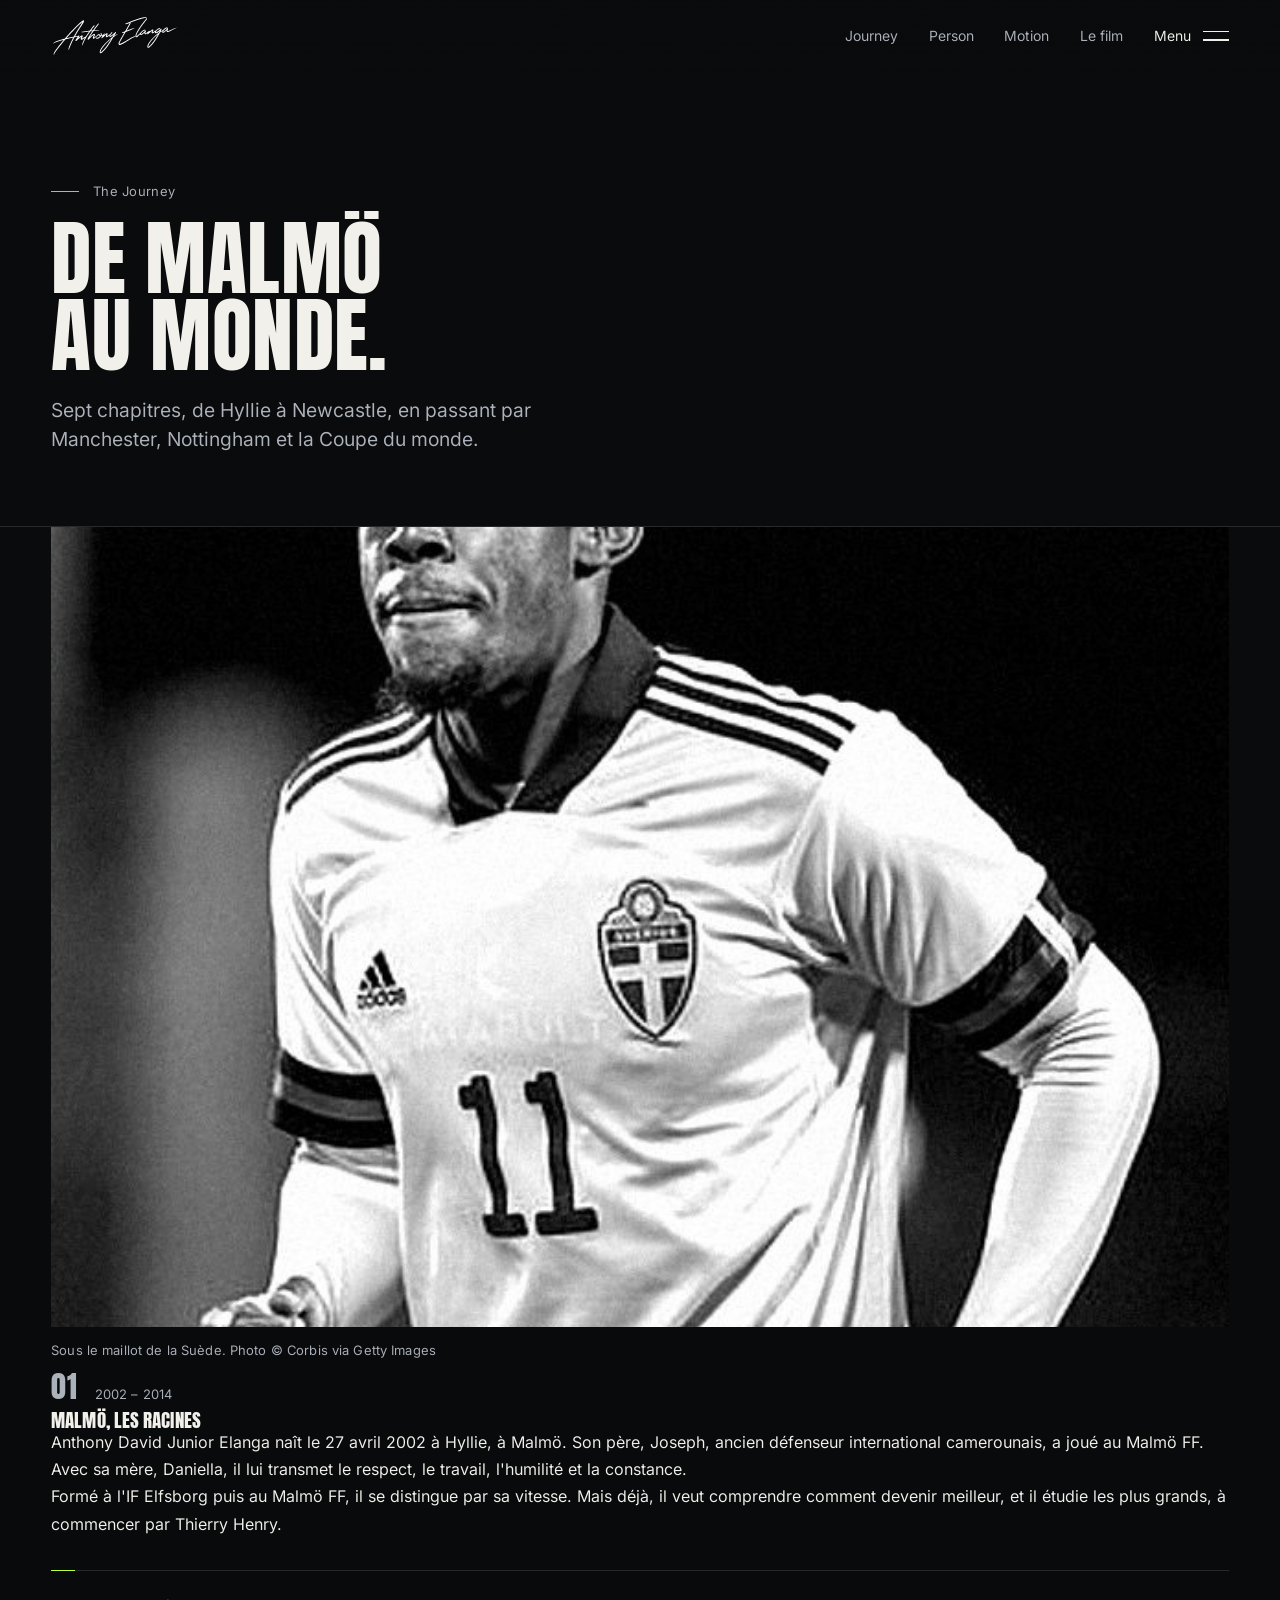
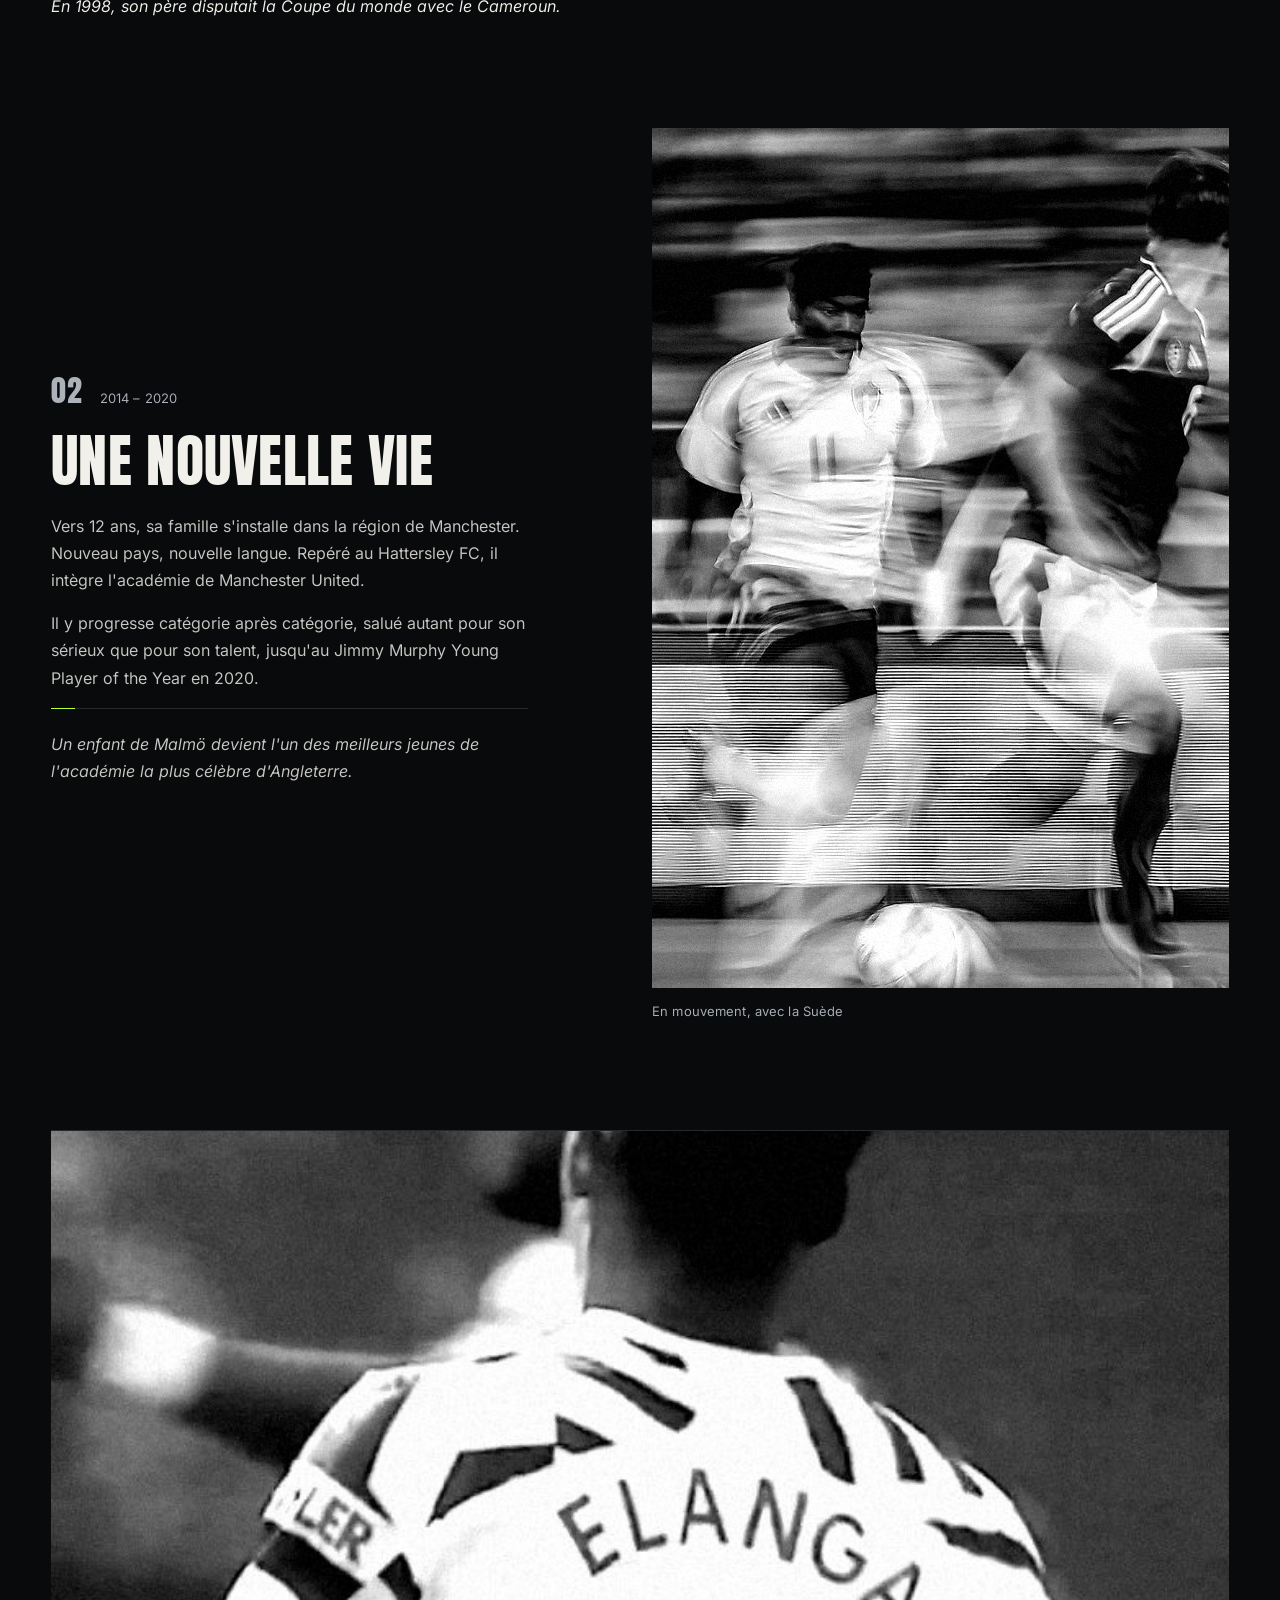
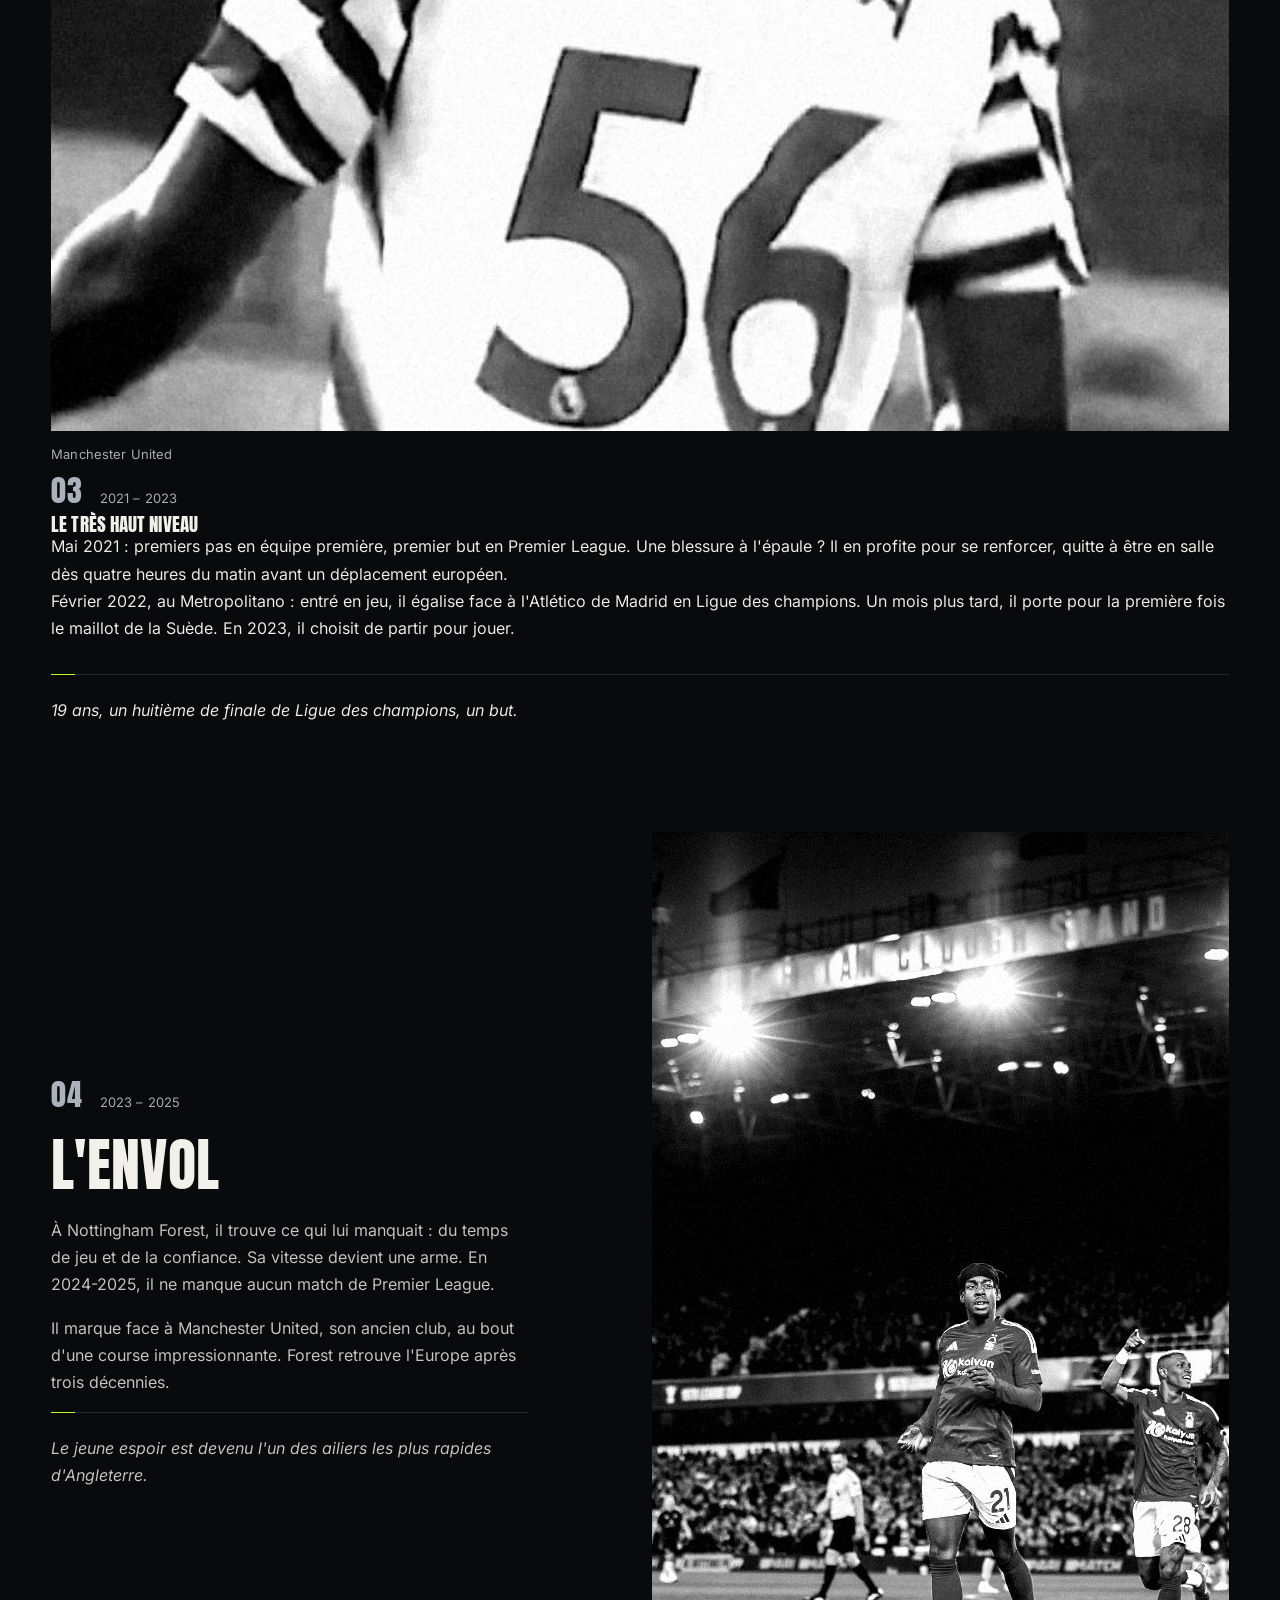
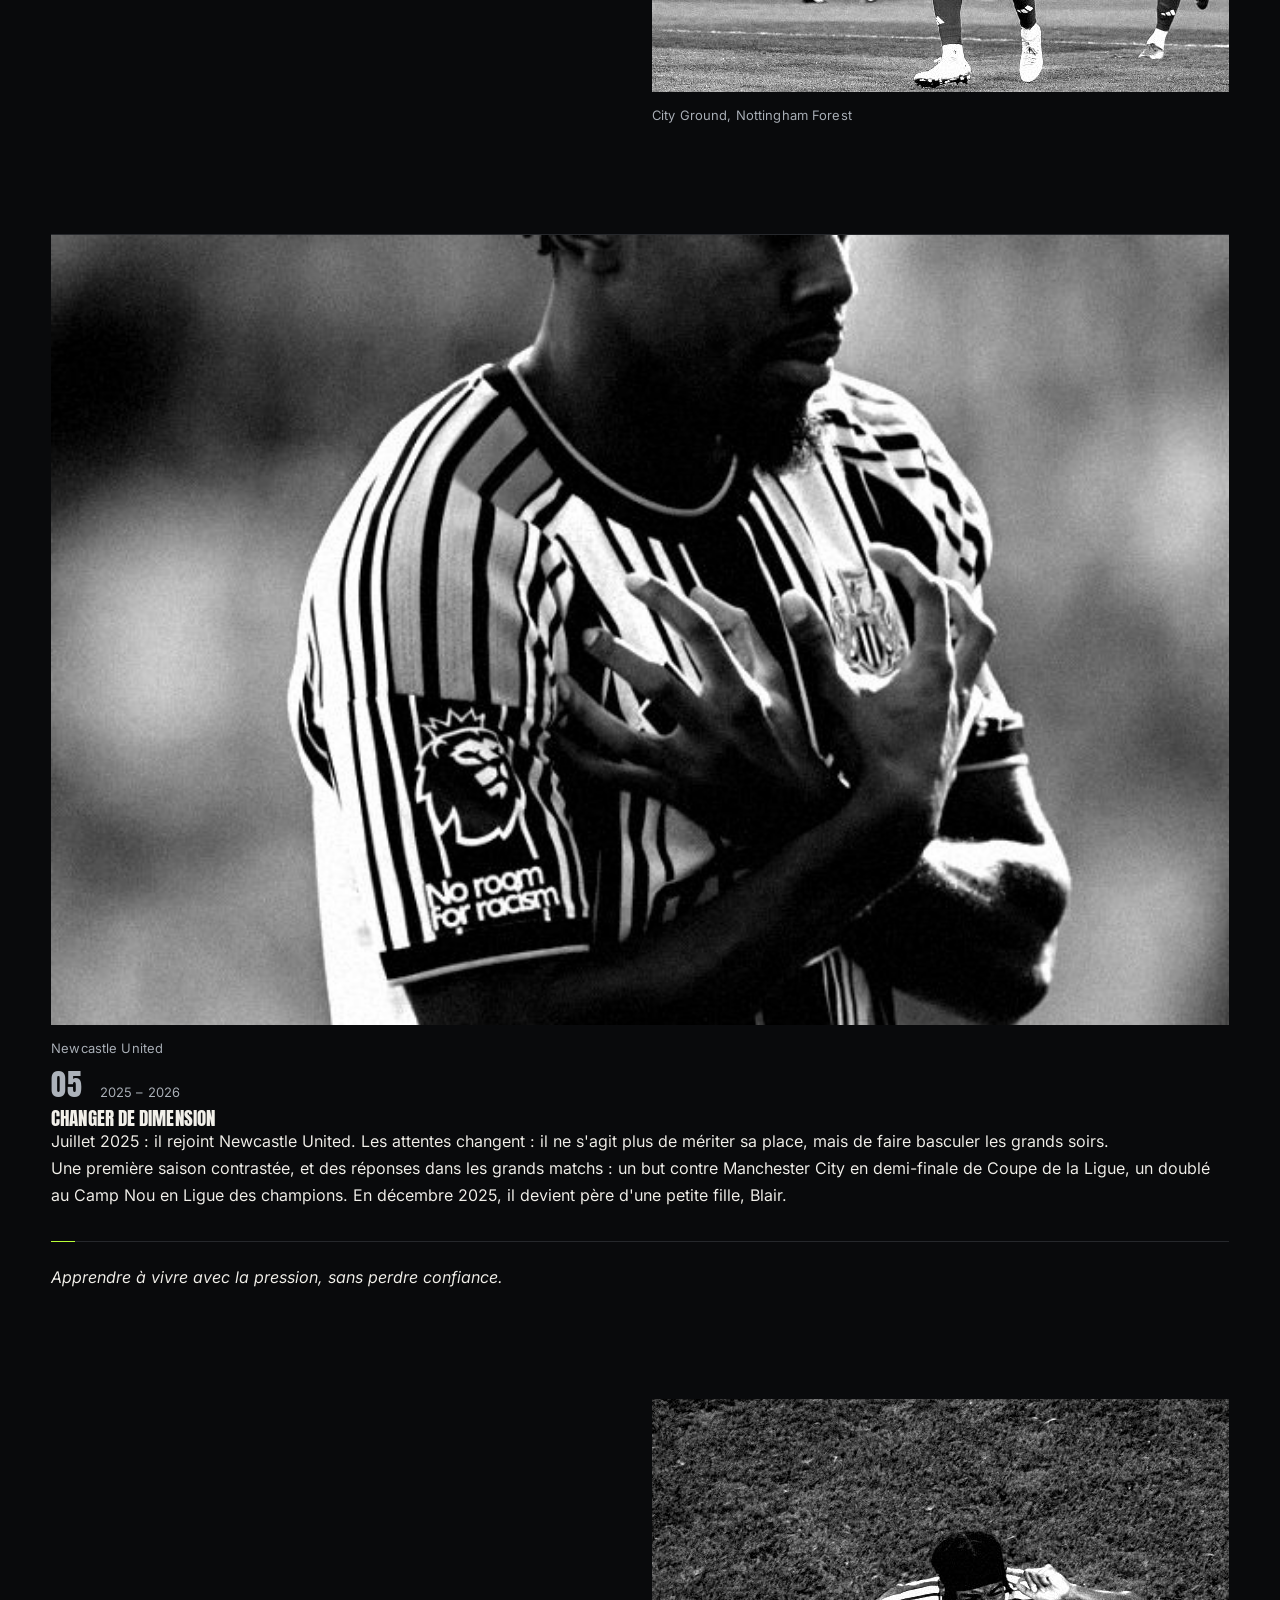
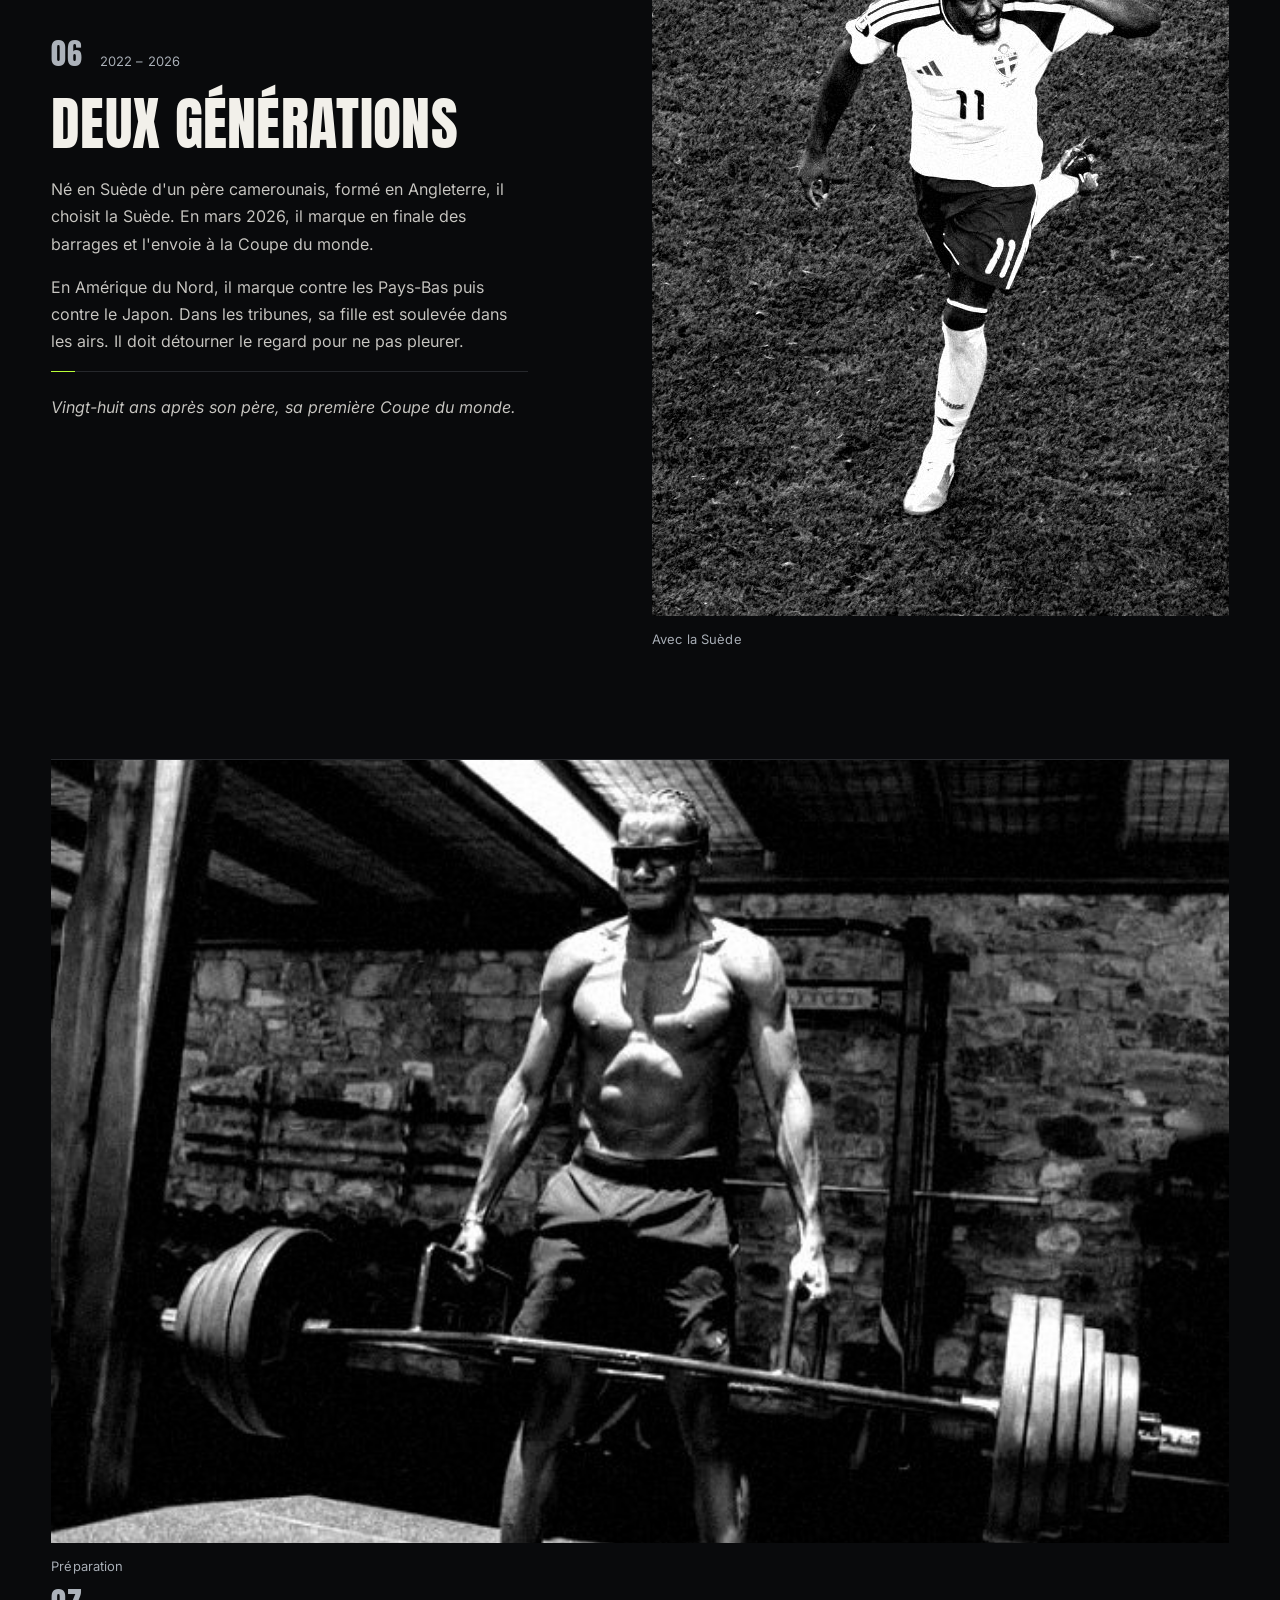
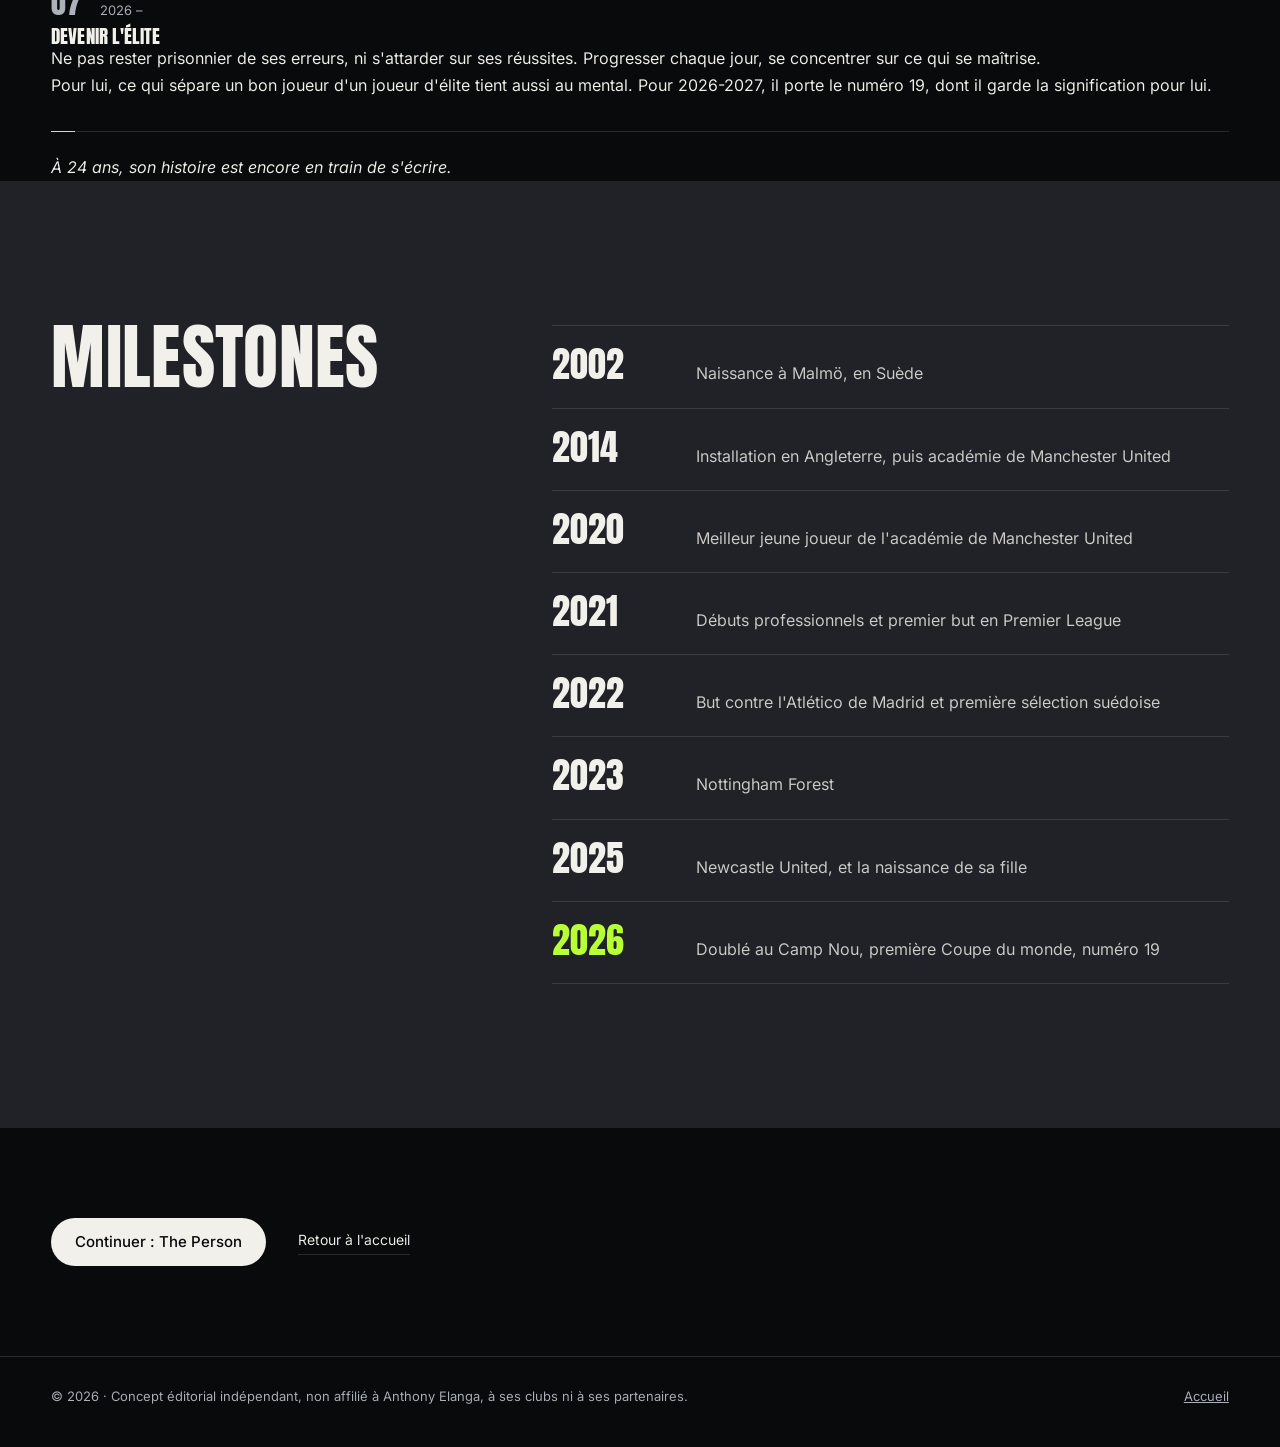
==== journey.html @ 8689186d "M2 : récit de la page d'accueil - 02 Statement : bascule vers fond Bone, « Speed is a gift. Progress" ====
<!DOCTYPE html>
<html lang="fr">
<head>
<meta charset="utf-8">
<meta name="viewport" content="width=device-width, initial-scale=1">
<title>The Journey — Anthony Elanga (concept éditorial)</title>
<meta name="description" content="Le parcours d'Anthony Elanga en sept chapitres, de Malmö à la Coupe du monde 2026. Concept éditorial indépendant.">
<meta name="theme-color" content="#090A0C">
<link rel="preload" href="fonts/anton-latin.woff2" as="font" type="font/woff2" crossorigin>
<link rel="preload" href="fonts/inter-latin.woff2" as="font" type="font/woff2" crossorigin>
<link rel="stylesheet" href="css/tokens.css">
<link rel="stylesheet" href="css/base.css">
<link rel="stylesheet" href="css/experience.css">
<link rel="stylesheet" href="css/home.css">
<link rel="stylesheet" href="css/legacy.css">
<script>
  (function () {
    var d = document.documentElement; d.classList.add('js');
    
  })();
</script>
</head>
<body class="page-journey is-ready">
<a class="skip-link" href="#main">Aller au contenu</a>

<!-- ===== Header ===== -->
<header class="site-header">
  <a class="brand" href="index.html" aria-label="Anthony Elanga, accueil">
    <img src="assets/signature-blanc.svg" width="1978" height="660" alt="">
  </a>
  <div class="header-actions">
    <nav class="header-nav" aria-label="Navigation principale">
      <a href="journey.html" aria-current="page">Journey</a>
      <a href="index.html#person">Person</a>
      <a href="index.html#motion">Motion</a>
    </nav>
    <button class="header-film" type="button" data-open-film>Le film</button>
    <button class="menu-btn" id="menu-btn" type="button" aria-expanded="false" aria-controls="menu">
      <span class="label">Menu</span><span class="bars" aria-hidden="true"></span>
    </button>
  </div>
  <div class="progress" aria-hidden="true"></div>
</header>

<!-- ===== Menu overlay ===== -->
<nav class="menu" id="menu" aria-label="Menu" inert>
  <div class="wrap">
    <ul>
      <li><a href="index.html">Experience</a></li>
      <li><a href="journey.html">The Journey</a></li>
      <li><a href="index.html#person">The Person</a></li>
      <li><a href="index.html#motion">The Motion</a></li>
      <li><span class="as-link is-soon" aria-disabled="true">Partnerships<span class="soon">bientôt</span></span></li>
    </ul>
    <p class="menu-foot">Concept éditorial indépendant. Always forward.</p>
  </div>
</nav>

<main id="main" class="legacy journey-page">
  <header class="page-head wrap">
    <p class="section-label">The Journey</p>
    <h1 class="display reveal"><span class="ln"><span>De Malmö</span></span><span class="ln"><span>au monde.</span></span></h1>
    <p class="page-lede">Sept chapitres, de Hyllie à Newcastle, en passant par Manchester, Nottingham et la Coupe du monde.</p>
  </header>
  <section id="parcours">
    <div class="wrap">

      <article class="sceneNone" id="chapitre-1">
        <figure class="media"><img src="media/photo-01.jpg" width="640" height="800" alt="Anthony Elanga sous le maillot de la Suède" loading="lazy" decoding="async"><figcaption class="meta">Sous le maillot de la Suède. Photo © Corbis via Getty Images</figcaption></figure>
        <div class="text">
          <div class="scene-no"><b>01</b><span class="meta">2002 – 2014</span></div>
          <h3 class="title">Malmö, les racines</h3>
          <p>Anthony David Junior Elanga naît le 27 avril 2002 à Hyllie, à Malmö. Son père, Joseph, ancien défenseur international camerounais, a joué au Malmö FF. Avec sa mère, Daniella, il lui transmet le respect, le travail, l'humilité et la constance.</p>
          <p>Formé à l'IF Elfsborg puis au Malmö FF, il se distingue par sa vitesse. Mais déjà, il veut comprendre comment devenir meilleur, et il étudie les plus grands, à commencer par Thierry Henry.</p>
          <p class="moment">En 1998, son père disputait la Coupe du monde avec le Cameroun.</p>
        </div>
      </article>

      <article class="scene flip" id="chapitre-2">
        <figure class="media"><img src="media/photo-02.jpg" width="688" height="860" alt="Anthony Elanga en pleine course, ballon au pied, avec la Suède" loading="lazy" decoding="async"><figcaption class="meta">En mouvement, avec la Suède</figcaption></figure>
        <div class="text">
          <div class="scene-no"><b>02</b><span class="meta">2014 – 2020</span></div>
          <h3 class="title">Une nouvelle vie</h3>
          <p>Vers 12 ans, sa famille s'installe dans la région de Manchester. Nouveau pays, nouvelle langue. Repéré au Hattersley FC, il intègre l'académie de Manchester United.</p>
          <p>Il y progresse catégorie après catégorie, salué autant pour son sérieux que pour son talent, jusqu'au Jimmy Murphy Young Player of the Year en 2020.</p>
          <p class="moment">Un enfant de Malmö devient l'un des meilleurs jeunes de l'académie la plus célèbre d'Angleterre.</p>
        </div>
      </article>

      <article class="sceneNone" id="chapitre-3">
        <figure class="media"><img src="media/bw-56.jpg" width="720" height="900" alt="Anthony Elanga de dos, maillot Elanga 56" loading="lazy" decoding="async"><figcaption class="meta">Manchester United</figcaption></figure>
        <div class="text">
          <div class="scene-no"><b>03</b><span class="meta">2021 – 2023</span></div>
          <h3 class="title">Le très haut niveau</h3>
          <p>Mai 2021 : premiers pas en équipe première, premier but en Premier League. Une blessure à l'épaule ? Il en profite pour se renforcer, quitte à être en salle dès quatre heures du matin avant un déplacement européen.</p>
          <p>Février 2022, au Metropolitano : entré en jeu, il égalise face à l'Atlético de Madrid en Ligue des champions. Un mois plus tard, il porte pour la première fois le maillot de la Suède. En 2023, il choisit de partir pour jouer.</p>
          <p class="moment">19 ans, un huitième de finale de Ligue des champions, un but.</p>
        </div>
      </article>

      <article class="scene flip" id="chapitre-4">
        <figure class="media"><img src="media/photo-04.jpg" width="688" height="860" alt="Anthony Elanga sous les projecteurs du City Ground, maillot de Nottingham Forest" loading="lazy" decoding="async"><figcaption class="meta">City Ground, Nottingham Forest</figcaption></figure>
        <div class="text">
          <div class="scene-no"><b>04</b><span class="meta">2023 – 2025</span></div>
          <h3 class="title">L'envol</h3>
          <p>À Nottingham Forest, il trouve ce qui lui manquait : du temps de jeu et de la confiance. Sa vitesse devient une arme. En 2024-2025, il ne manque aucun match de Premier League.</p>
          <p>Il marque face à Manchester United, son ancien club, au bout d'une course impressionnante. Forest retrouve l'Europe après trois décennies.</p>
          <p class="moment">Le jeune espoir est devenu l'un des ailiers les plus rapides d'Angleterre.</p>
        </div>
      </article>

      <article class="sceneNone" id="chapitre-5">
        <figure class="media"><img src="media/photo-05.jpg" width="632" height="790" alt="Anthony Elanga, mains croisées sur le cœur, maillot de Newcastle United" loading="lazy" decoding="async"><figcaption class="meta">Newcastle United</figcaption></figure>
        <div class="text">
          <div class="scene-no"><b>05</b><span class="meta">2025 – 2026</span></div>
          <h3 class="title">Changer de dimension</h3>
          <p>Juillet 2025 : il rejoint Newcastle United. Les attentes changent : il ne s'agit plus de mériter sa place, mais de faire basculer les grands soirs.</p>
          <p>Une première saison contrastée, et des réponses dans les grands matchs : un but contre Manchester City en demi-finale de Coupe de la Ligue, un doublé au Camp Nou en Ligue des champions. En décembre 2025, il devient père d'une petite fille, Blair.</p>
          <p class="moment">Apprendre à vivre avec la pression, sans perdre confiance.</p>
        </div>
      </article>

      <article class="scene flip" id="chapitre-6">
        <figure class="media"><img src="media/photo-06.jpg" width="654" height="817" alt="Anthony Elanga célèbre un but avec la Suède, main à l'oreille" loading="lazy" decoding="async"><figcaption class="meta">Avec la Suède</figcaption></figure>
        <div class="text">
          <div class="scene-no"><b>06</b><span class="meta">2022 – 2026</span></div>
          <h3 class="title">Deux générations</h3>
          <p>Né en Suède d'un père camerounais, formé en Angleterre, il choisit la Suède. En mars 2026, il marque en finale des barrages et l'envoie à la Coupe du monde.</p>
          <p>En Amérique du Nord, il marque contre les Pays-Bas puis contre le Japon. Dans les tribunes, sa fille est soulevée dans les airs. Il doit détourner le regard pour ne pas pleurer.</p>
          <p class="moment">Vingt-huit ans après son père, sa première Coupe du monde.</p>
        </div>
      </article>

      <article class="sceneNone" id="chapitre-7">
        <figure class="media"><img src="media/photo-07.jpg" width="627" height="783" alt="Anthony Elanga à l'entraînement, soulevé de terre en plein air" loading="lazy" decoding="async"><figcaption class="meta">Préparation</figcaption></figure>
        <div class="text">
          <div class="scene-no"><b>07</b><span class="meta">2026 –</span></div>
          <h3 class="title">Devenir l'élite</h3>
          <p>Ne pas rester prisonnier de ses erreurs, ni s'attarder sur ses réussites. Progresser chaque jour, se concentrer sur ce qui se maîtrise.</p>
          <p>Pour lui, ce qui sépare un bon joueur d'un joueur d'élite tient aussi au mental. Pour 2026-2027, il porte le numéro 19, dont il garde la signification pour lui.</p>
          <p class="moment">À 24 ans, son histoire est encore en train de s'écrire.</p>
        </div>
      </article>
    </div>
  </section>
  <section class="milestones">
    <div class="wrap">
      <h2 class="title">Milestones</h2>
      <ol class="credits">
        <li><span class="y">2002</span><span class="t">Naissance à Malmö, en Suède</span></li>
        <li><span class="y">2014</span><span class="t">Installation en Angleterre, puis académie de Manchester United</span></li>
        <li><span class="y">2020</span><span class="t">Meilleur jeune joueur de l'académie de Manchester United</span></li>
        <li><span class="y">2021</span><span class="t">Débuts professionnels et premier but en Premier League</span></li>
        <li><span class="y">2022</span><span class="t">But contre l'Atlético de Madrid et première sélection suédoise</span></li>
        <li><span class="y">2023</span><span class="t">Nottingham Forest</span></li>
        <li><span class="y">2025</span><span class="t">Newcastle United, et la naissance de sa fille</span></li>
        <li><span class="y">2026</span><span class="t">Doublé au Camp Nou, première Coupe du monde, numéro 19</span></li>
      </ol>
    </div>
  </section>

  <section class="page-end wrap">
    <a class="btn btn-primary" href="index.html#person">Continuer : The Person</a>
    <a class="link-btn" href="index.html">Retour à l'accueil</a>
  </section>
</main>

<footer class="site-footer">
  <div class="wrap">
    <span>© 2026 · Concept éditorial indépendant, non affilié à Anthony Elanga, à ses clubs ni à ses partenaires.</span>
    <a href="index.html">Accueil</a>
  </div>
</footer>

<!-- ===== Film dialog ===== -->
<dialog class="film-dialog" id="film" aria-labelledby="film-title">
  <div class="film-inner">
    <div class="film-head">
      <h2 id="film-title">Le film · Manchester United, 2014 – 2023</h2>
      <button class="film-close" type="button" aria-label="Fermer le film">
        <svg viewBox="0 0 14 14" aria-hidden="true"><path d="M1 1l12 12M13 1L1 13"/></svg>
      </button>
    </div>
    <div class="film-screen">
      <video data-src="media/elanga-manchester.mp4" poster="media/poster.jpg" controls playsinline loop preload="none"></video>
      <p class="film-error" hidden>La vidéo n'a pas pu être chargée.</p>
    </div>
    <div class="film-foot">
      <span class="meta">Lecture sans son par défaut</span>
      <button class="sound-btn" type="button" aria-pressed="false"><span>Activer le son</span></button>
    </div>
  </div>
</dialog>

<div class="grain" aria-hidden="true"></div>

<script src="data/signature.js"></script>
<script src="js/signature.js"></script>
<script src="js/main.js"></script>
</body>
</html>
---- css/tokens.css ----
/* ==========================================================
   THE ELANGA EXPERIENCE — design tokens
   Source : ELANGA_DESIGN_BRIEF.md (Design system)
   ========================================================== */

@font-face{
  font-family:"Anton";
  src:url("../fonts/anton-latin.woff2") format("woff2");
  font-weight:400;font-style:normal;font-display:swap;
}
@font-face{
  font-family:"Inter";
  src:url("../fonts/inter-latin.woff2") format("woff2");
  font-weight:100 900;font-style:normal;font-display:swap;
}
@font-face{
  font-family:"Inter";
  src:url("../fonts/inter-latin-italic.woff2") format("woff2");
  font-weight:100 900;font-style:italic;font-display:swap;
}

:root{
  /* Colour — 80 % dark, Volt ≈ 5 % */
  --obsidian:#090A0C;     /* background */
  --carbon:#202228;       /* surfaces */
  --bone:#F2F0EA;         /* primary text, light sections */
  --titanium:#ACB2BA;     /* muted text, details */
  --volt:#B8FF36;         /* interactive states, progress, fine rules */
  --hair:rgba(172,178,186,.18);
  --scrim:rgba(9,10,12,.94);

  /* Type */
  --font-display:"Anton","Impact","Arial Narrow",sans-serif;
  --font-body:"Inter",system-ui,-apple-system,"Segoe UI",sans-serif;
  --fs-hero:clamp(56px,min(10vw,17vh),160px);   /* brief : desktop 90–160, mobile 44–72 */
  --fs-h2:clamp(48px,6.4vw,112px);
  --fs-h3:clamp(40px,4.6vw,80px);
  --fs-lede:clamp(18px,1.5vw,22px);
  --fs-body:16px;
  --fs-small:13px;

  /* Layout — 12 columns, max ≈ 1440 */
  --max:1440px;
  --pad:clamp(20px,4vw,64px);
  --gutter:24px;
  --header-h:72px;

  /* Motion — 300–700 ms */
  --t-fast:300ms;
  --t-med:500ms;
  --t-slow:700ms;
  --ease:cubic-bezier(.7,0,.2,1);
  --ease-out:cubic-bezier(.2,.7,.2,1);
}
---- css/base.css ----
/* ==========================================================
   Base : reset, grid, utilities
   ========================================================== */
*,*::before,*::after{box-sizing:border-box;margin:0;padding:0}
html{background:var(--obsidian);color:var(--bone);scroll-behavior:smooth;-webkit-text-size-adjust:100%}
body{font-family:var(--font-body);font-size:var(--fs-body);line-height:1.7;font-weight:380;
  -webkit-font-smoothing:antialiased;text-rendering:optimizeLegibility}
img,video,svg{display:block;max-width:100%}
a{color:inherit}
button{font:inherit;color:inherit;background:none;border:0;cursor:pointer}
:focus-visible{outline:2px solid var(--volt);outline-offset:4px}
::selection{background:var(--volt);color:var(--obsidian)}

/* While the intro plays, the page underneath does not scroll */
html.intro-on body{overflow:hidden}

.wrap{max-width:var(--max);margin:0 auto;padding:0 var(--pad)}
.grid{display:grid;grid-template-columns:repeat(12,minmax(0,1fr));gap:var(--gutter)}

.display{font-family:var(--font-display);font-weight:400;text-transform:uppercase;line-height:.9;letter-spacing:.005em}
.meta{font-size:var(--fs-small);color:var(--titanium);letter-spacing:.01em}

.sr-only{position:absolute!important;width:1px;height:1px;padding:0;margin:-1px;overflow:hidden;clip:rect(0,0,0,0);white-space:nowrap;border:0}
.skip-link{position:fixed;left:var(--pad);top:12px;z-index:100;padding:10px 14px;background:var(--volt);color:var(--obsidian);
  font-weight:600;transform:translateY(-200%);transition:transform var(--t-fast) var(--ease)}
.skip-link:focus{transform:none}
[hidden]{display:none!important}

.grain{position:fixed;inset:0;z-index:90;pointer-events:none;opacity:.05;mix-blend-mode:overlay;
  background-image:url("data:image/svg+xml;utf8,<svg xmlns='http://www.w3.org/2000/svg' width='180' height='180'><filter id='n'><feTurbulence type='fractalNoise' baseFrequency='.85' numOctaves='2' stitchTiles='stitch'/></filter><rect width='100%' height='100%' filter='url(%23n)'/></svg>")}

@media (prefers-reduced-motion:reduce){
  html{scroll-behavior:auto}
  *,*::before,*::after{animation-duration:.01ms!important;animation-iteration-count:1!important;transition-duration:.01ms!important}
}
---- css/experience.css ----
/* ==========================================================
   M1 — Intro, header, menu, cinematic hero, film dialog
   ========================================================== */

/* ---------- Intro : the signature writes itself ---------- */
.intro{position:fixed;inset:0;z-index:80;display:none;place-items:center;background:var(--obsidian);
  transition:background-color var(--t-med) ease}
html.intro-on .intro{display:grid}
.intro::before{content:"";position:absolute;inset:-20%;pointer-events:none;
  background:radial-gradient(50% 40% at 50% 50%,rgba(242,240,234,.06),transparent 70%);transition:opacity var(--t-med)}
.intro-sig{position:relative;width:min(80vw,1040px);transform-origin:0 0}
.intro-skip{position:absolute;right:var(--pad);bottom:28px;padding:8px 0;font-size:var(--fs-small);color:var(--titanium);
  transition:color var(--t-fast)}
.intro-skip:hover{color:var(--bone)}
.intro.leaving{background-color:transparent}
.intro.leaving::before,.intro.leaving .intro-skip{opacity:0}
.intro-sig.fly{transition:transform 800ms var(--ease)}

.sig-svg{width:100%;height:auto;overflow:visible}
.sig-svg .strokes path{fill:none;stroke:#fff;stroke-linecap:round;stroke-linejoin:round;opacity:0}
.sig-svg .crisp{opacity:0;transition:opacity 400ms ease}
.sig-svg.written .crisp{opacity:1}

/* ---------- Header ---------- */
.site-header{position:fixed;inset:0 0 auto;z-index:50;height:var(--header-h);
  display:flex;align-items:center;justify-content:space-between;padding:0 var(--pad);
  background:linear-gradient(rgba(9,10,12,.82),rgba(9,10,12,0));transition:background-color var(--t-med)}
.brand{display:block;width:128px}
.brand img{width:100%;height:auto}
.header-actions{display:flex;align-items:center;gap:clamp(16px,2.4vw,36px);font-size:14px}
.header-nav{display:flex;gap:clamp(16px,2.4vw,36px)}
.header-nav a,.header-film{text-decoration:none;color:var(--titanium);transition:color var(--t-fast)}
.header-nav a:hover,.header-film:hover{color:var(--bone)}
.menu-btn{display:flex;align-items:center;gap:12px;padding:8px 0;color:var(--bone)}
.menu-btn .bars{position:relative;width:26px;height:10px}
.menu-btn .bars::before,.menu-btn .bars::after{content:"";position:absolute;left:0;right:0;height:1.5px;background:currentColor;
  transition:transform var(--t-fast) var(--ease),top var(--t-fast) var(--ease)}
.menu-btn .bars::before{top:0}
.menu-btn .bars::after{top:8.5px}
.menu-btn[aria-expanded="true"] .bars::before{top:4.25px;transform:rotate(45deg)}
.menu-btn[aria-expanded="true"] .bars::after{top:4.25px;transform:rotate(-45deg)}
.menu-btn:hover{color:var(--volt)}
.progress{position:absolute;left:0;bottom:0;width:100%;height:1px;background:var(--volt);transform-origin:0 50%;transform:scaleX(0)}

/* ---------- Menu overlay ---------- */
.menu{position:fixed;inset:0;z-index:45;background:var(--scrim);backdrop-filter:blur(6px);
  display:grid;align-items:center;opacity:0;visibility:hidden;transition:opacity var(--t-med) ease,visibility 0s linear var(--t-med)}
.menu.open{opacity:1;visibility:visible;transition:opacity var(--t-med) ease}
.menu .wrap{width:100%}
.menu ul{list-style:none}
.menu li{overflow:hidden}
.menu a,.menu .as-link{display:inline-block;font-family:var(--font-display);text-transform:uppercase;line-height:1.02;
  font-size:clamp(44px,7vw,104px);text-decoration:none;color:var(--bone);
  transform:translateY(105%);transition:transform var(--t-slow) var(--ease),color var(--t-fast)}
.menu.open a,.menu.open .as-link{transform:none}
.menu li:nth-child(2) a{transition-delay:40ms}
.menu li:nth-child(3) a{transition-delay:80ms}
.menu li:nth-child(4) .as-link{transition-delay:120ms}
.menu li:nth-child(5) a{transition-delay:160ms}
.menu a:hover,.menu .as-link:hover,.menu a:focus-visible,.menu .as-link:focus-visible{color:var(--volt)}
.menu .soon{display:inline-block;margin-left:14px;vertical-align:middle;font-family:var(--font-body);font-size:12px;
  text-transform:none;color:var(--titanium);letter-spacing:.02em}
.menu-foot{margin-top:clamp(32px,6vh,56px);color:var(--titanium);font-size:var(--fs-small)}

/* ---------- Hero ---------- */
.hero{position:relative;min-height:100svh;display:grid;grid-template-columns:minmax(0,1fr) min(50vw,calc(100svh * .8));
  background:var(--obsidian);overflow:hidden}
.hero-copy{align-self:center;padding:calc(var(--header-h) + 24px) var(--pad) 96px;
  padding-left:max(var(--pad),calc((100vw - var(--max)) / 2 + var(--pad)))}
.kicker{display:flex;align-items:center;gap:16px;font-family:var(--font-display);text-transform:uppercase;
  font-size:clamp(18px,1.6vw,26px);letter-spacing:.06em}
.kicker::before{content:"";width:40px;height:1px;background:var(--volt)}
.hero-name{margin-top:clamp(18px,3vh,32px);font-size:var(--fs-hero)}
.hero-name .line{display:block;overflow:hidden;padding:.12em 0 .02em;margin-top:-.12em}
.hero-name .line > span{display:block;transition:transform var(--t-slow) var(--ease)}
.js .hero-name .line > span{transform:translateY(105%)}
.hero-name .line + .line > span{transition-delay:90ms}
.is-ready .hero-name .line > span{transform:none}
.hero-lede{margin-top:clamp(20px,3.4vh,36px);max-width:40ch;font-size:var(--fs-lede);font-weight:300;line-height:1.5;color:var(--bone)}
.hero-ctas{margin-top:clamp(28px,4.4vh,44px);display:flex;flex-wrap:wrap;gap:14px 28px;align-items:center}
.btn{display:inline-flex;align-items:center;gap:12px;min-height:48px;padding:0 24px;border-radius:999px;
  font-size:15px;font-weight:500;text-decoration:none;transition:background-color var(--t-fast),color var(--t-fast),border-color var(--t-fast)}
.btn-primary{background:var(--bone);color:var(--obsidian)}
.btn-primary:hover{background:var(--volt)}
.btn-ghost{padding:0;color:var(--bone)}
.btn-ghost .play{display:grid;place-items:center;width:48px;height:48px;border:1px solid var(--hair);border-radius:50%;
  transition:border-color var(--t-fast),background-color var(--t-fast)}
.btn-ghost .play svg{width:12px;height:14px;margin-left:2px;fill:currentColor}
.btn-ghost:hover .play{border-color:var(--volt);background:var(--volt);color:var(--obsidian)}
.hero-copy > *:not(.hero-name){transition:opacity var(--t-slow) ease,transform var(--t-slow) var(--ease-out)}
.js .hero-copy > *:not(.hero-name){opacity:0;transform:translateY(12px)}
.js.is-ready .hero-copy > *:not(.hero-name),.is-ready .hero-copy > *:not(.hero-name){opacity:1;transform:none}
.is-ready .hero-lede{transition-delay:250ms}
.is-ready .hero-ctas{transition-delay:350ms}

.hero-media{position:relative;margin:0;overflow:hidden;background:var(--carbon)}
.hero-media img{width:100%;height:100%;object-fit:cover;object-position:50% 20%;
  transform:scale(1.05);transition:transform 1400ms var(--ease-out)}
.is-ready .hero-media img{transform:scale(1)}
.hero-media::after{content:"";position:absolute;inset:0;pointer-events:none;
  background:linear-gradient(90deg,var(--obsidian) 0,rgba(9,10,12,0) 22%),linear-gradient(0deg,rgba(9,10,12,.55),rgba(9,10,12,0) 30%)}
.hero-media figcaption{position:absolute;right:var(--pad);bottom:28px;z-index:1}

.scroll-cue{position:absolute;left:max(var(--pad),calc((100vw - var(--max)) / 2 + var(--pad)));bottom:28px;
  display:flex;align-items:center;gap:14px;text-decoration:none;transition:opacity var(--t-slow) ease 600ms}
.js .scroll-cue{opacity:0}
.is-ready .scroll-cue{opacity:1}
.scroll-cue .rail{position:relative;width:1px;height:44px;background:var(--hair);overflow:hidden}
.scroll-cue .rail::after{content:"";position:absolute;left:0;top:-40%;width:1px;height:40%;background:var(--volt);animation:cue 2.4s var(--ease) infinite}
@keyframes cue{to{top:100%}}

/* ---------- Film dialog ---------- */
.film-dialog{width:100%;height:100%;max-width:none;max-height:none;margin:0;border:0;padding:0;background:transparent;color:var(--bone)}
.film-dialog::backdrop{background:var(--scrim)}
.film-dialog[open]{display:grid;place-items:center;animation:fade var(--t-med) ease}
@keyframes fade{from{opacity:0}}
.film-inner{width:min(92vw,calc(78svh * .8));}
.film-head{display:flex;justify-content:space-between;align-items:center;gap:16px;margin-bottom:14px}
.film-head h2{font-family:var(--font-display);text-transform:uppercase;font-weight:400;font-size:24px;letter-spacing:.03em}
.film-close{display:grid;place-items:center;width:44px;height:44px;border:1px solid var(--hair);border-radius:50%;transition:border-color var(--t-fast),color var(--t-fast)}
.film-close:hover{border-color:var(--volt);color:var(--volt)}
.film-close svg{width:14px;height:14px;stroke:currentColor;stroke-width:1.6}
.film-screen{position:relative;aspect-ratio:4/5;background:#000}
.film-screen video{position:absolute;inset:0;width:100%;height:100%;object-fit:cover}
.film-error{position:absolute;inset:0;display:grid;place-items:center;padding:24px;text-align:center;background:rgba(9,10,12,.7)}
.film-foot{display:flex;justify-content:space-between;align-items:center;gap:16px;margin-top:14px}
.sound-btn{display:inline-flex;align-items:center;gap:10px;min-height:44px;padding:0 18px;border:1px solid var(--hair);border-radius:999px;
  font-size:14px;transition:border-color var(--t-fast),background-color var(--t-fast),color var(--t-fast)}
.sound-btn:hover,.sound-btn[aria-pressed="true"]{border-color:var(--volt)}
.sound-btn[aria-pressed="true"]{background:var(--volt);color:var(--obsidian)}

/* ---------- Footer ---------- */
.site-footer{padding:28px 0 40px;border-top:1px solid var(--hair)}
.site-footer .wrap{display:flex;flex-wrap:wrap;gap:12px 40px;justify-content:space-between;font-size:var(--fs-small);color:var(--titanium)}
.site-footer button:hover{color:var(--bone)}

/* ---------- Responsive ---------- */
@media (max-width:1023px){
  .header-nav,.header-film{display:none}
}
@media (max-width:900px){
  .hero{grid-template-columns:1fr;grid-template-rows:auto auto;min-height:auto}
  .hero-media{grid-row:1;height:min(64svh,560px)}
  .hero-media::after{background:linear-gradient(0deg,var(--obsidian) 0,rgba(9,10,12,0) 45%)}
  .hero-media figcaption{top:calc(var(--header-h) + 4px);bottom:auto}
  .hero-copy{grid-row:2;margin-top:-96px;position:relative;z-index:1;padding:0 var(--pad) 88px}
  .hero-name{font-size:clamp(44px,18vw,72px)}
  .scroll-cue{display:none}
}
@media (max-width:480px){
  .btn-primary{flex:1 1 100%;justify-content:center}
}
@media (min-width:1600px){
  .brand{width:148px}
}
---- css/home.css ----
/* ==========================================================
   M2 — Home narrative
   02 Statement · 03 Motion · 04 Journey · 05 Person · 06 Next Chapter
   ========================================================== */

section[id]{scroll-margin-top:var(--header-h)}
.section-label{display:flex;align-items:center;gap:14px;font-size:var(--fs-small);color:var(--titanium);letter-spacing:.02em}
.section-label::before{content:"";width:28px;height:1px;background:currentColor}

/* Header turns solid once the hero is behind us (needed over Bone sections) */
.site-header.solid{background:rgba(9,10,12,.92);backdrop-filter:blur(8px)}

/* ---------- Reversible text-mask reveal ---------- */
.reveal .ln{display:block;overflow:hidden;padding:.14em 0 .04em;margin-top:-.14em}
.reveal .ln > span{display:block;transition:transform var(--t-slow) var(--ease)}
.js .reveal .ln > span{transform:translateY(105%)}
.js .reveal.in .ln > span{transform:none}
.reveal .ln:nth-child(2) > span{transition-delay:80ms}
.reveal .ln:nth-child(3) > span{transition-delay:160ms}
.reveal .ln:nth-child(4) > span{transition-delay:240ms}
.fade{transition:opacity var(--t-slow) ease,transform var(--t-slow) var(--ease-out)}
.js .fade{opacity:0;transform:translateY(16px)}
.js .fade.in{opacity:1;transform:none}

/* ---------- 02 Statement (abrupt shift to Bone) ---------- */
.statement{background:var(--bone);color:var(--obsidian);padding:clamp(110px,18vh,200px) 0 clamp(96px,16vh,180px)}
.statement .section-label{color:#5d636b}
.statement h2{margin-top:clamp(28px,5vh,48px);font-size:clamp(52px,9.2vw,168px);line-height:.9}
.statement-body{margin-top:clamp(40px,7vh,72px);display:grid;grid-template-columns:repeat(12,minmax(0,1fr));gap:var(--gutter)}
.statement-body p{grid-column:7/12;font-size:var(--fs-lede);line-height:1.55;font-weight:350;color:#2a2d33;max-width:46ch}
.statement-body .note{grid-column:1/5;align-self:end;font-size:var(--fs-small);color:#5d636b}

/* ---------- 03 Motion ---------- */
.motion{padding:clamp(100px,16vh,180px) 0;border-bottom:1px solid var(--hair)}
.motion-grid{display:grid;grid-template-columns:repeat(12,minmax(0,1fr));gap:var(--gutter)}
.motion-stage{grid-column:1/6;position:sticky;top:calc(var(--header-h) + 24px);align-self:start}
.motion-stage .screen{position:relative;aspect-ratio:4/5;background:var(--carbon);overflow:hidden}
.motion-stage video,.motion-stage img{position:absolute;inset:0;width:100%;height:100%;object-fit:cover}
.motion-stage .bar{display:flex;justify-content:space-between;align-items:center;gap:16px;margin-top:14px}
.link-btn{font-size:14px;color:var(--bone);text-decoration:none;border-bottom:1px solid var(--hair);padding-bottom:2px;transition:border-color var(--t-fast),color var(--t-fast)}
.link-btn:hover{border-color:var(--volt);color:var(--volt)}
.motion-text{grid-column:7/13;position:relative;padding-left:clamp(24px,3vw,48px)}
.motion-text h2{margin-top:20px;font-size:var(--fs-h2)}
.motion-text > p{margin-top:20px;color:var(--titanium);max-width:44ch}
.motion-track{position:absolute;left:0;top:0;bottom:0;width:1px;background:var(--hair)}
.motion-track span{position:absolute;left:0;top:0;width:1px;height:100%;background:var(--volt);transform-origin:50% 0;transform:scaleY(0)}
.beat{min-height:min(62vh,560px);display:flex;flex-direction:column;justify-content:center;padding:48px 0;border-top:1px solid var(--hair)}
.beat:first-of-type{margin-top:clamp(48px,8vh,88px)}
.beat .k{font-size:var(--fs-small);color:var(--titanium)}
.beat h3{margin-top:10px;font-size:var(--fs-h3)}
.beat p{margin-top:16px;max-width:42ch;color:rgba(242,240,234,.82)}

/* ---------- 04 Journey teasers ---------- */
.journey{position:relative;padding:clamp(100px,16vh,180px) 0}
.journey-top{display:flex;justify-content:space-between;align-items:flex-end;gap:24px;flex-wrap:wrap}
.journey-top h2{margin-top:20px;font-size:var(--fs-h2)}
.stops{list-style:none;margin-top:clamp(40px,7vh,72px);border-top:1px solid var(--hair)}
.stop a{display:grid;grid-template-columns:120px minmax(0,1fr) minmax(0,.9fr) 40px;gap:var(--gutter);align-items:center;
  padding:clamp(22px,3.4vh,34px) 0;border-bottom:1px solid var(--hair);text-decoration:none;transition:color var(--t-fast)}
.stop .yr{font-size:var(--fs-small);color:var(--titanium);font-variant-numeric:tabular-nums}
.stop .place{font-family:var(--font-display);text-transform:uppercase;font-size:clamp(40px,6vw,96px);line-height:.95;transition:transform var(--t-med) var(--ease)}
.stop .what{color:var(--titanium);max-width:40ch;font-size:15px}
.stop .go{justify-self:end;width:40px;height:40px;border:1px solid var(--hair);border-radius:50%;display:grid;place-items:center;
  transition:border-color var(--t-fast),background-color var(--t-fast),color var(--t-fast)}
.stop .go svg{width:14px;height:14px;stroke:currentColor;stroke-width:1.5;fill:none}
.stop .thumb{display:none}
.stop a:focus-visible .place{transform:translateX(14px)}
@media (hover:hover) and (pointer:fine){.stop a:hover .place{transform:translateX(14px)}}
.stop a:hover .go,.stop a:focus-visible .go{border-color:var(--volt);background:var(--volt);color:var(--obsidian)}
.journey-cta{margin-top:clamp(36px,6vh,56px)}
.stop a{position:relative}
.preview{position:fixed;left:0;top:0;z-index:0;width:clamp(240px,22vw,320px);aspect-ratio:4/5;pointer-events:none;overflow:hidden;
  opacity:0;transform:translate(-50%,-50%) scale(.92);transition:opacity var(--t-fast) ease,transform var(--t-fast) var(--ease)}
.preview.on{opacity:1;transform:translate(-50%,-50%) scale(1)}
.journey.previewing .stop .place,.journey.previewing .stop .what,.journey.previewing .stop .yr{mix-blend-mode:difference}
.preview img{width:100%;height:100%;object-fit:cover}
@media (hover:none),(pointer:coarse){
  .preview{display:none}
  .stop a{grid-template-columns:88px minmax(0,1fr);grid-template-areas:"thumb place" "thumb what" "thumb yr";row-gap:4px;column-gap:18px}
  .stop .thumb{display:block;grid-area:thumb;align-self:start;width:88px;height:auto;aspect-ratio:4/5;object-fit:cover}
  .stop .place{grid-area:place;font-size:clamp(34px,9vw,56px)}
  .stop .what{grid-area:what}
  .stop .yr{grid-area:yr}
  .stop .go{display:none}
}

/* ---------- 05 Person (magazine on Bone) ---------- */
.person{background:var(--bone);color:var(--obsidian);padding:clamp(100px,16vh,180px) 0}
.person .section-label{color:#5d636b}
.person-head{display:grid;grid-template-columns:repeat(12,minmax(0,1fr));gap:var(--gutter);align-items:end}
.person-head > div{grid-column:1/8}
.person-head h2{margin-top:20px;font-size:var(--fs-h2)}
.person-head p{grid-column:8/13;color:#3a3e45;max-width:36ch;font-size:var(--fs-lede);line-height:1.5}
.spread{margin-top:clamp(48px,8vh,96px);display:grid;grid-template-columns:repeat(12,minmax(0,1fr));gap:clamp(32px,5vh,56px) var(--gutter)}
.spread figure{margin:0}
.spread figure img{width:100%;height:auto;aspect-ratio:4/5;object-fit:cover}
.spread figcaption{margin-top:10px;font-size:var(--fs-small);color:#5d636b}
.fig-a{grid-column:1/6;grid-row:1/3}
.fig-b{grid-column:9/13;grid-row:3/5}
.trait{border-top:1.5px solid var(--obsidian);padding-top:18px}
.trait h3{font-size:clamp(34px,3.6vw,56px)}
.trait p{margin-top:12px;color:#2a2d33;max-width:40ch}
.t-roots{grid-column:7/12;grid-row:1}
.t-mind{grid-column:7/12;grid-row:2;align-self:end}
.t-style{grid-column:1/6;grid-row:3}
.t-amb{grid-column:1/6;grid-row:4;align-self:end}

/* ---------- 06 Next chapter ---------- */
.next{padding:clamp(120px,20vh,220px) 0 clamp(64px,10vh,110px);text-align:left}
.next h2{font-size:clamp(52px,9.2vw,168px);line-height:.9}
.next h2 .ln:nth-child(2) > span{color:var(--titanium)}
.next-sig{width:min(100%,820px);margin:clamp(64px,10vh,120px) 0 0 auto}
.next-foot{margin-top:clamp(40px,7vh,72px);display:flex;flex-wrap:wrap;gap:20px 40px;justify-content:space-between;align-items:center;
  padding-top:28px;border-top:1px solid var(--hair)}
.next-foot .kicker{font-size:clamp(20px,1.8vw,28px)}
.next-links{display:flex;flex-wrap:wrap;gap:12px 28px;font-size:15px}
.next-links a,.next-links button{color:var(--titanium);text-decoration:none;transition:color var(--t-fast)}
.next-links a:hover,.next-links button:hover{color:var(--volt)}

/* ---------- Responsive ---------- */
@media (max-width:900px){
  .statement-body p,.statement-body .note{grid-column:1/-1}
  .statement-body .note{order:2}
  .motion-stage,.motion-text{grid-column:1/-1;position:static}
  .motion-text{margin-top:40px}
  .beat{min-height:0;padding:36px 0}
  .person-head > div,.person-head p{grid-column:1/-1}
  .fig-a,.fig-b,.t-roots,.t-mind,.t-style,.t-amb{grid-column:1/-1;grid-row:auto}
  .fig-b{grid-column:3/-1}
}
@media (max-width:900px) and (hover:hover) and (pointer:fine){
  .stop a{grid-template-columns:72px minmax(0,1fr) 40px}
  .stop .what{grid-column:2/3}
}

/* ---------- Menu : item not available yet ---------- */
.menu .is-soon{cursor:default;color:var(--titanium)}
.menu .is-soon:hover{color:var(--titanium)}
.menu li:nth-child(4) a{transition-delay:120ms}

/* ---------- Journey page (chapters kept from the previous version until M3) ---------- */
.journey-page{padding-top:var(--header-h)}
.page-head{padding-top:clamp(64px,12vh,140px);padding-bottom:clamp(48px,8vh,88px);border-bottom:1px solid var(--hair)}
.page-head h1{margin-top:20px;font-size:var(--fs-h2)}
.page-lede{margin-top:20px;max-width:46ch;color:var(--titanium);font-size:var(--fs-lede);line-height:1.5}
.page-end{display:flex;flex-wrap:wrap;gap:20px 32px;align-items:center;padding-top:clamp(64px,10vh,120px);padding-bottom:clamp(64px,10vh,120px)}
---- css/legacy.css ----
/* ==========================================================
   LEGACY — sections from the previous version, kept as-is until
   they are rebuilt in M2 (statement, motion, journey, person, closing).
   Old variable names are mapped onto the new tokens.
   ========================================================== */
.legacy{--ivory:var(--bone);--steel:var(--titanium);--gold:var(--volt);--graphite:var(--carbon)}
.legacy .title{font-family:var(--font-display);font-weight:400;line-height:.92;letter-spacing:.005em;text-transform:uppercase}

.legacy section[id]{scroll-margin-top:80px}
  /* ============ BEYOND THE GAME ============ */
.legacy .beyond{padding:clamp(120px,20vh,220px) 0}
.legacy .beyond .wrap{display:grid;grid-template-columns:repeat(12,1fr);gap:24px;align-items:end}
.legacy .beyond h2{grid-column:1/8;font-size:clamp(67px,8.8vw,152px)}
.legacy .beyond .lede{grid-column:1/7;margin-top:clamp(32px,5vh,56px);font-size:clamp(20px,1.8vw,26px);line-height:1.45;font-weight:300;max-width:34ch}
.legacy .beyond .lede + p{grid-column:1/7;margin-top:20px;color:var(--steel);max-width:52ch}
.legacy .beyond figure{grid-column:8/13;grid-row:1/4;align-self:stretch}
.legacy .beyond figure img{width:100%;aspect-ratio:4/5;object-fit:cover}
.legacy .beyond figcaption{margin-top:12px}
.legacy .rule-gold{display:block;width:32px;height:1px;background:var(--gold);margin-bottom:22px}

/* ============ THE JOURNEY ============ */
.legacy .journey-head{display:flex;justify-content:space-between;align-items:flex-end;gap:24px;padding-bottom:clamp(40px,6vh,64px);border-bottom:1px solid var(--hair)}
.legacy .journey-head h2{font-size:clamp(58px,7.2vw,128px)}
.legacy .journey-head p{max-width:30ch;color:var(--steel);text-align:right}
.legacy .scene{display:grid;grid-template-columns:repeat(12,1fr);gap:24px;align-items:center;padding:clamp(72px,12vh,140px) 0;border-bottom:1px solid var(--hair)}
.legacy .scene .media{grid-column:1/7}
.legacy .scene .text{grid-column:8/13;max-width:56ch}
.legacy .scene.flip .media{grid-column:7/13;grid-row:1}
.legacy .scene.flip .text{grid-column:1/6;grid-row:1}
.legacy .media img,.ph{width:100%;aspect-ratio:4/5;object-fit:cover;background:var(--graphite)}
.legacy .media figcaption{margin-top:12px}
.legacy .ph{position:relative;display:flex;align-items:flex-end;padding:18px;color:var(--steel);font-size:13px;
  background:radial-gradient(80% 60% at 30% 35%,#2a2e35,var(--graphite) 70%)}
.legacy .scene-no{display:flex;align-items:baseline;gap:16px}
.legacy .scene-no b{font-family:var(--font-display);font-weight:400;font-size:30px;color:var(--steel);letter-spacing:.04em}
.legacy .scene h3{margin:18px 0 26px;font-size:clamp(42px,4.5vw,77px)}
.legacy .scene p{color:rgba(244,241,235,.82)}
.legacy .scene p + p{margin-top:1em}
.legacy .moment{margin-top:32px;padding-top:22px;border-top:1px solid var(--hair);font-style:italic;color:var(--ivory)}
.legacy .moment::before{content:"";display:block;width:24px;height:1px;background:var(--gold);margin:-23px 0 22px}

/* ============ BEYOND FOOTBALL ============ */
.legacy .man{padding:clamp(120px,18vh,200px) 0}
.legacy .man h2{font-size:clamp(58px,7.2vw,128px)}
.legacy .man > .wrap > p{margin-top:24px;color:var(--steel);max-width:52ch}
.legacy .pillars{margin-top:clamp(48px,8vh,88px);display:grid;grid-template-columns:repeat(4,1fr);gap:24px}
.legacy .pillars .ph{aspect-ratio:3/4}
.legacy .pillars h3{margin:22px 0 10px;font-size:32px}
.legacy .pillars p{font-size:15px;color:rgba(244,241,235,.78)}

/* ============ MILESTONES (credits) ============ */
.legacy .milestones{padding:clamp(100px,16vh,180px) 0;background:var(--graphite)}
.legacy .milestones .wrap{display:grid;grid-template-columns:repeat(12,1fr);gap:24px}
.legacy .milestones h2{grid-column:1/5;font-size:clamp(51px,5.6vw,96px);align-self:start;position:sticky;top:110px}
.legacy .credits{grid-column:6/13;list-style:none}
.legacy .credits li{display:grid;grid-template-columns:120px 1fr;gap:24px;align-items:baseline;padding:20px 0;border-bottom:1px solid var(--hair)}
.legacy .credits li:first-child{border-top:1px solid var(--hair)}
.legacy .credits .y{font-family:var(--font-display);font-size:36px;line-height:1}
.legacy .credits li:last-child .y{color:var(--gold)}
.legacy .credits .t{color:rgba(244,241,235,.82)}

/* ============ CLOSING ============ */
.legacy .closing{padding:clamp(120px,18vh,220px) 0 clamp(60px,8vh,96px)}
.legacy .closing blockquote{font-size:clamp(24px,2.6vw,38px);line-height:1.3;font-weight:300;max-width:30ch}
.legacy .foot-sig{width:min(100%,900px);margin:clamp(72px,12vh,140px) 0 0 auto}
.legacy .still{margin-top:18px;text-align:right}
.legacy .contact{margin-top:clamp(80px,12vh,140px);display:grid;grid-template-columns:repeat(12,1fr);gap:24px;
  padding-top:40px;border-top:1px solid var(--hair)}
.legacy .contact h2{grid-column:1/6;font-size:clamp(38px,4.0vw,64px)}
.legacy .contact div{grid-column:7/13;color:var(--steel)}
.legacy .contact div strong{display:block;color:var(--ivory);font-weight:450;margin-bottom:6px}

@media (max-width:900px){
  .legacy .beyond .wrap,.legacy .scene,.legacy .contact,.legacy .milestones .wrap{grid-template-columns:1fr}
  .legacy .beyond h2,.legacy .beyond .lede,.legacy .beyond .lede + p,.legacy .beyond figure,
  .legacy .scene .media,.legacy .scene .text,.legacy .scene.flip .media,.legacy .scene.flip .text,
  .legacy .contact h2,.legacy .contact div,.legacy .milestones h2,.legacy .credits{grid-column:1/-1;grid-row:auto}
  .legacy .beyond figure{margin-top:40px}
  .legacy .milestones h2{position:static}
  .legacy .journey-head{flex-direction:column;align-items:flex-start}
  .legacy .journey-head p{text-align:left}
  .legacy .pillars{grid-template-columns:1fr 1fr}
  .legacy .credits li{grid-template-columns:72px 1fr}
  .legacy .credits .y{font-size:34px}
}
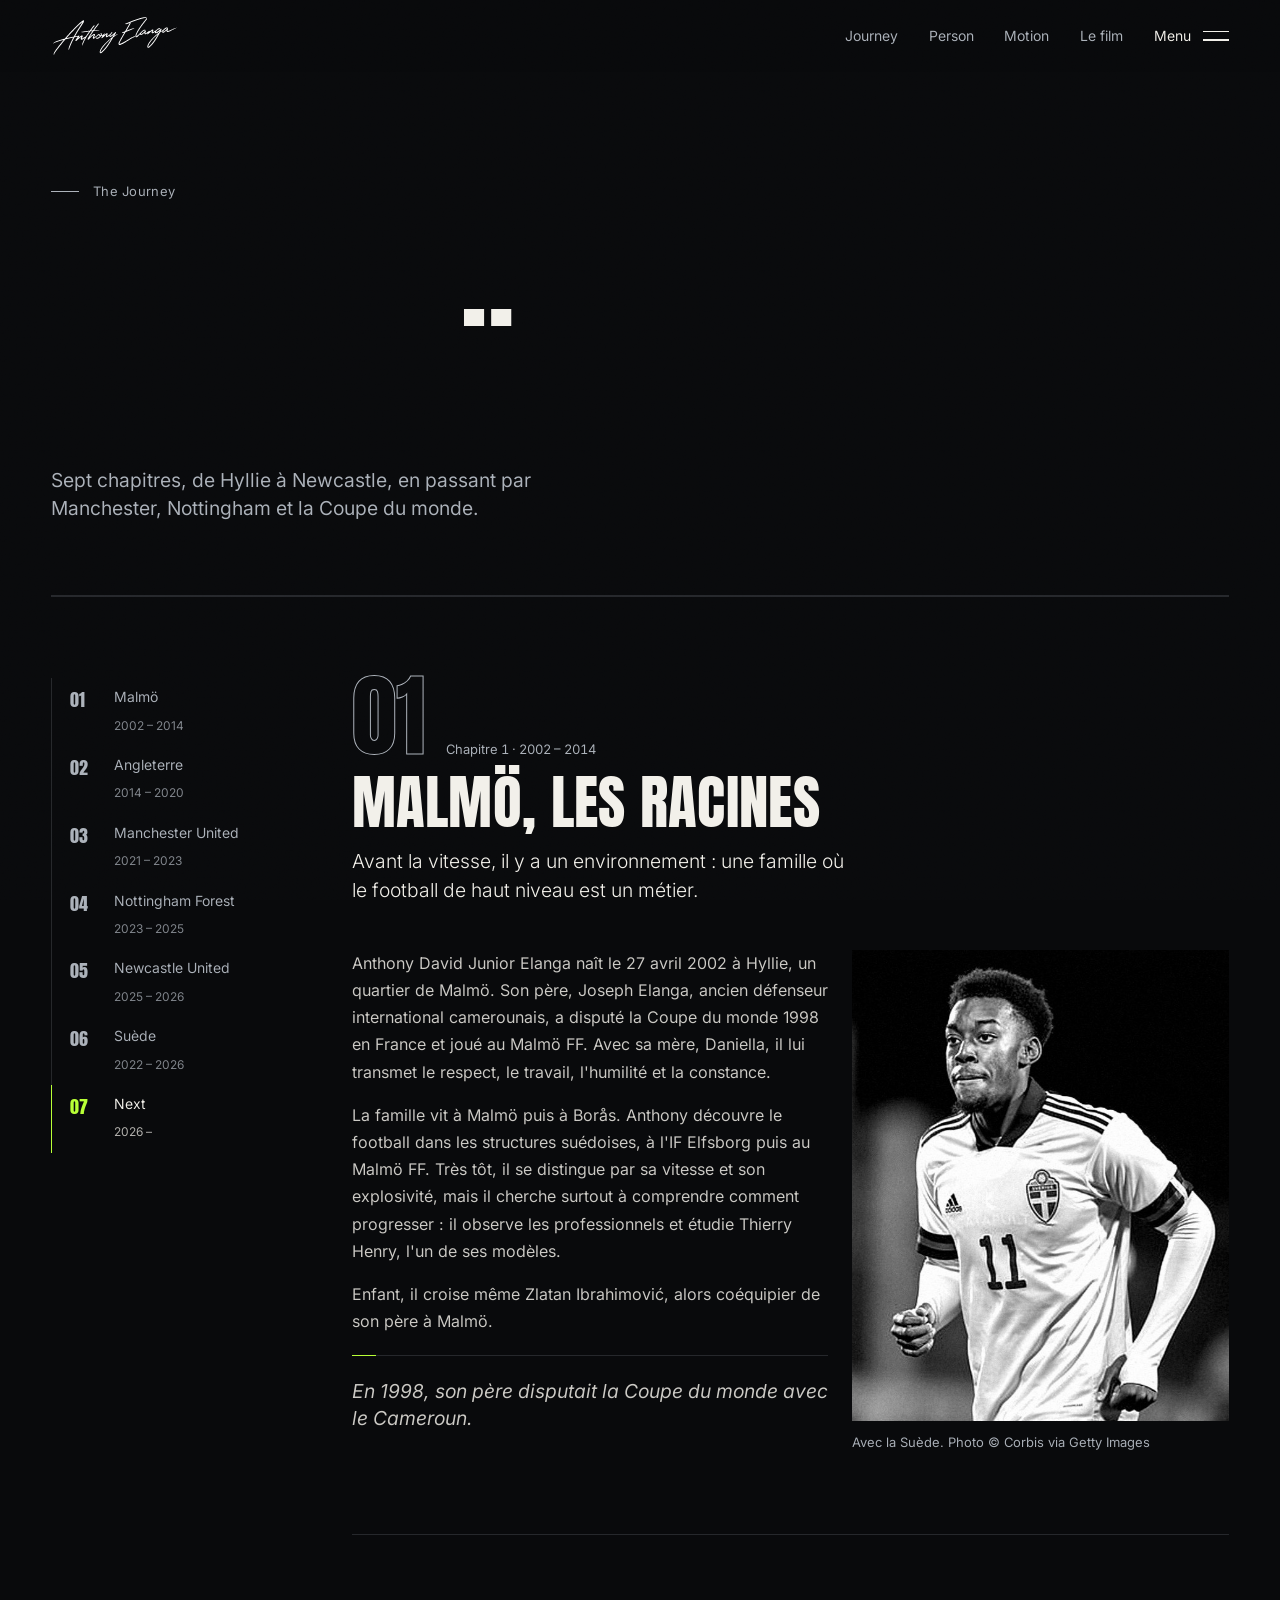
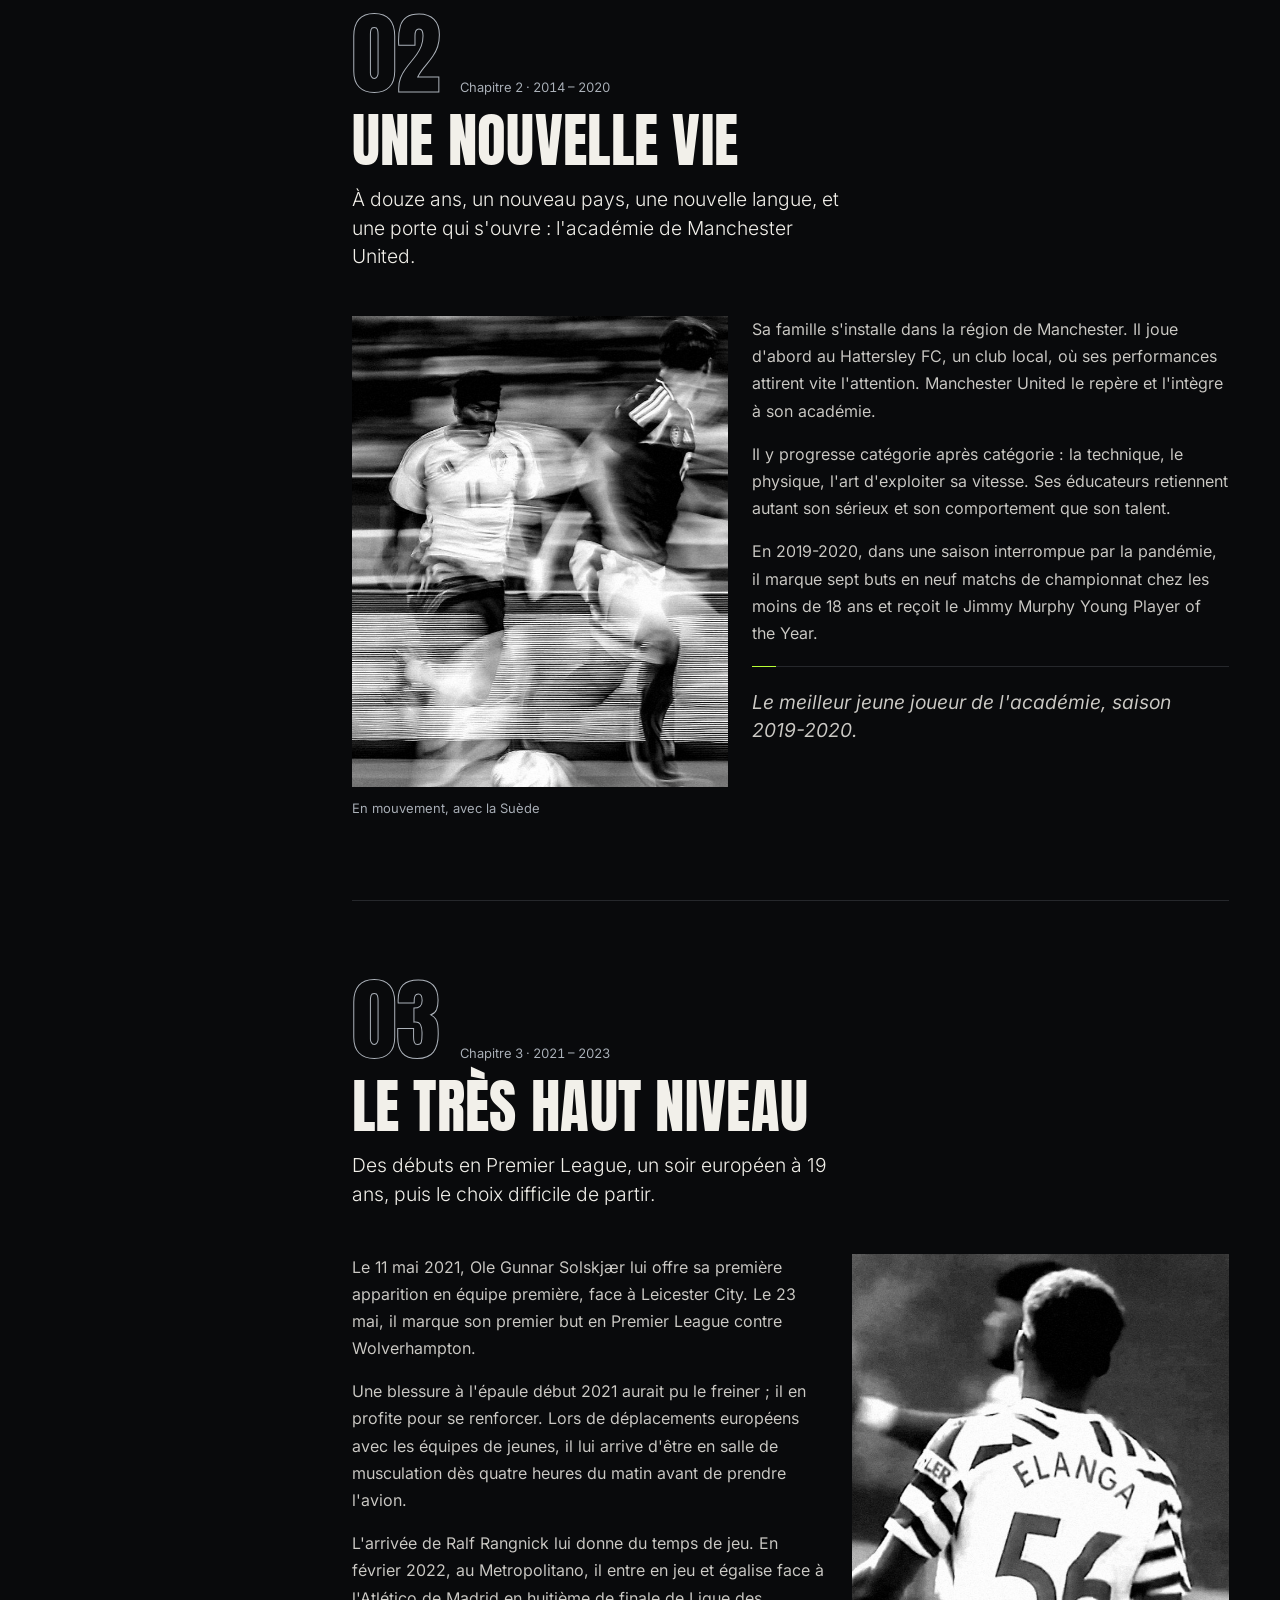
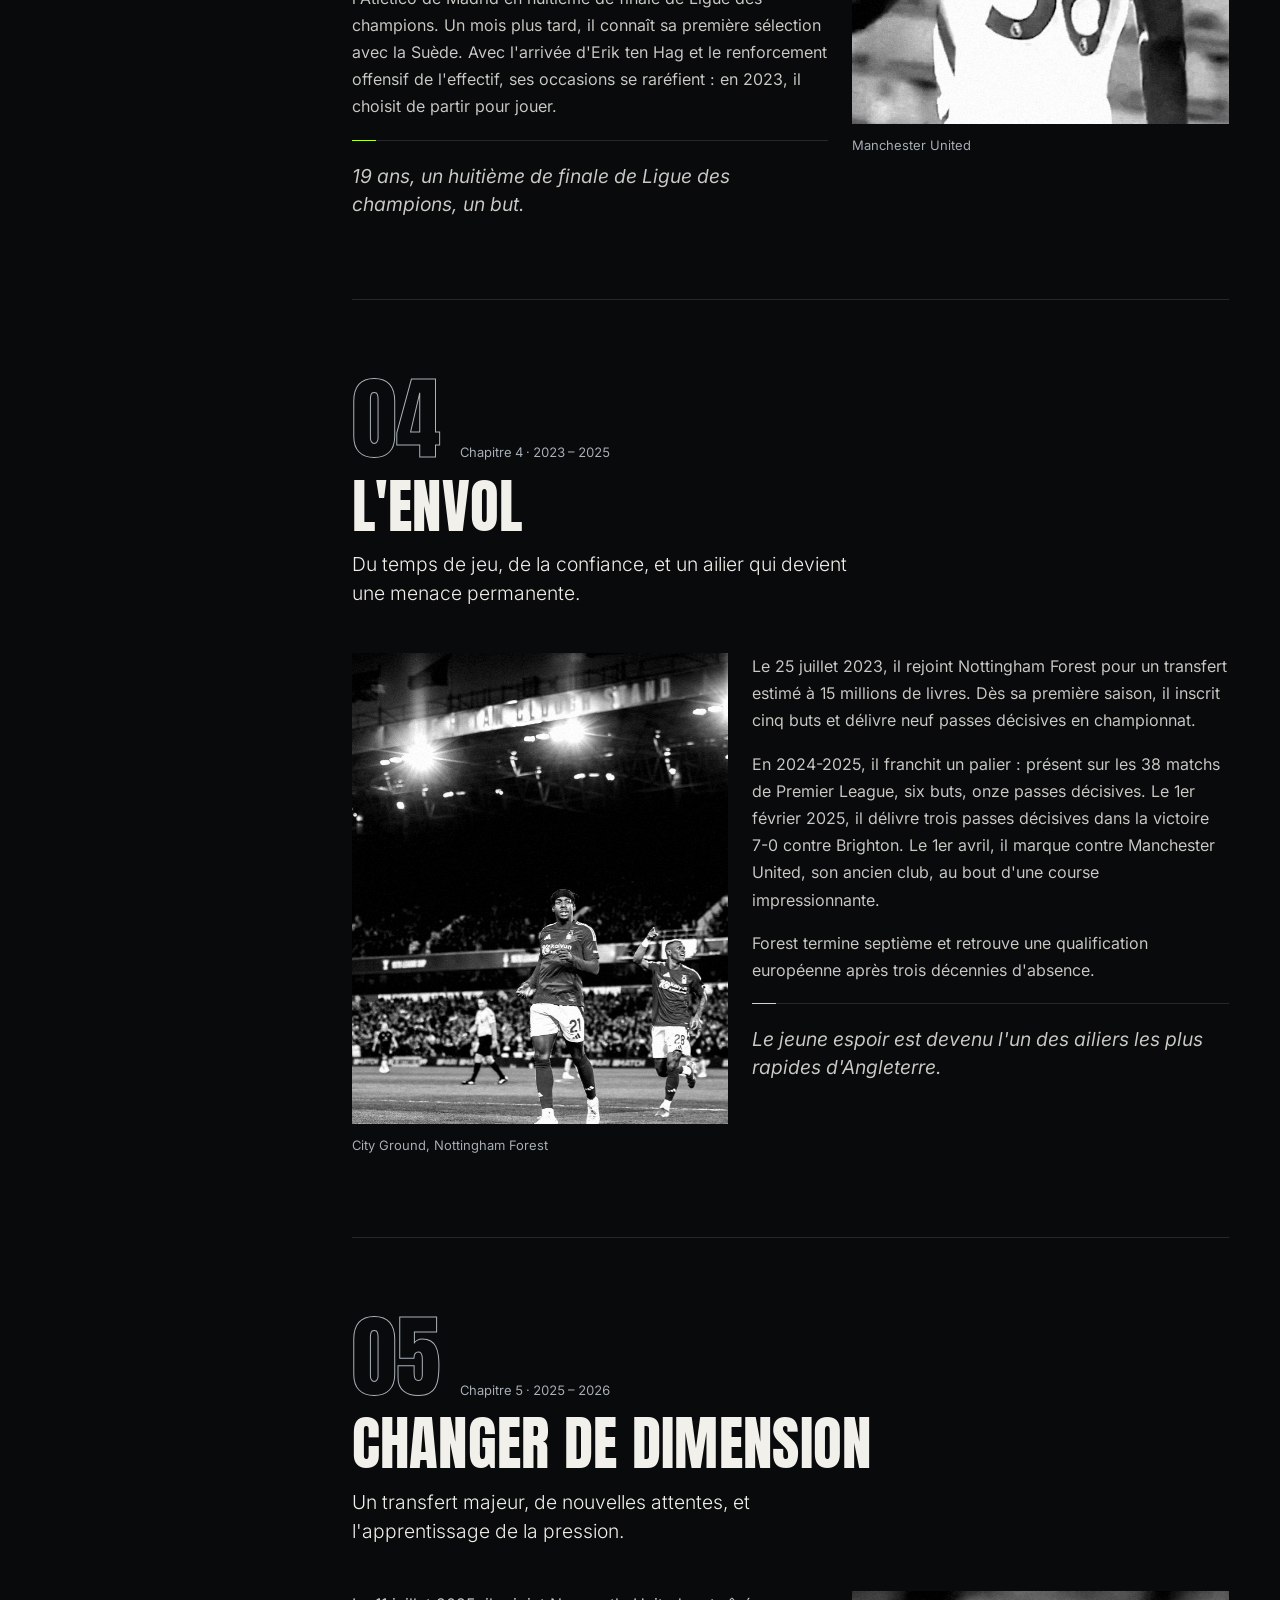
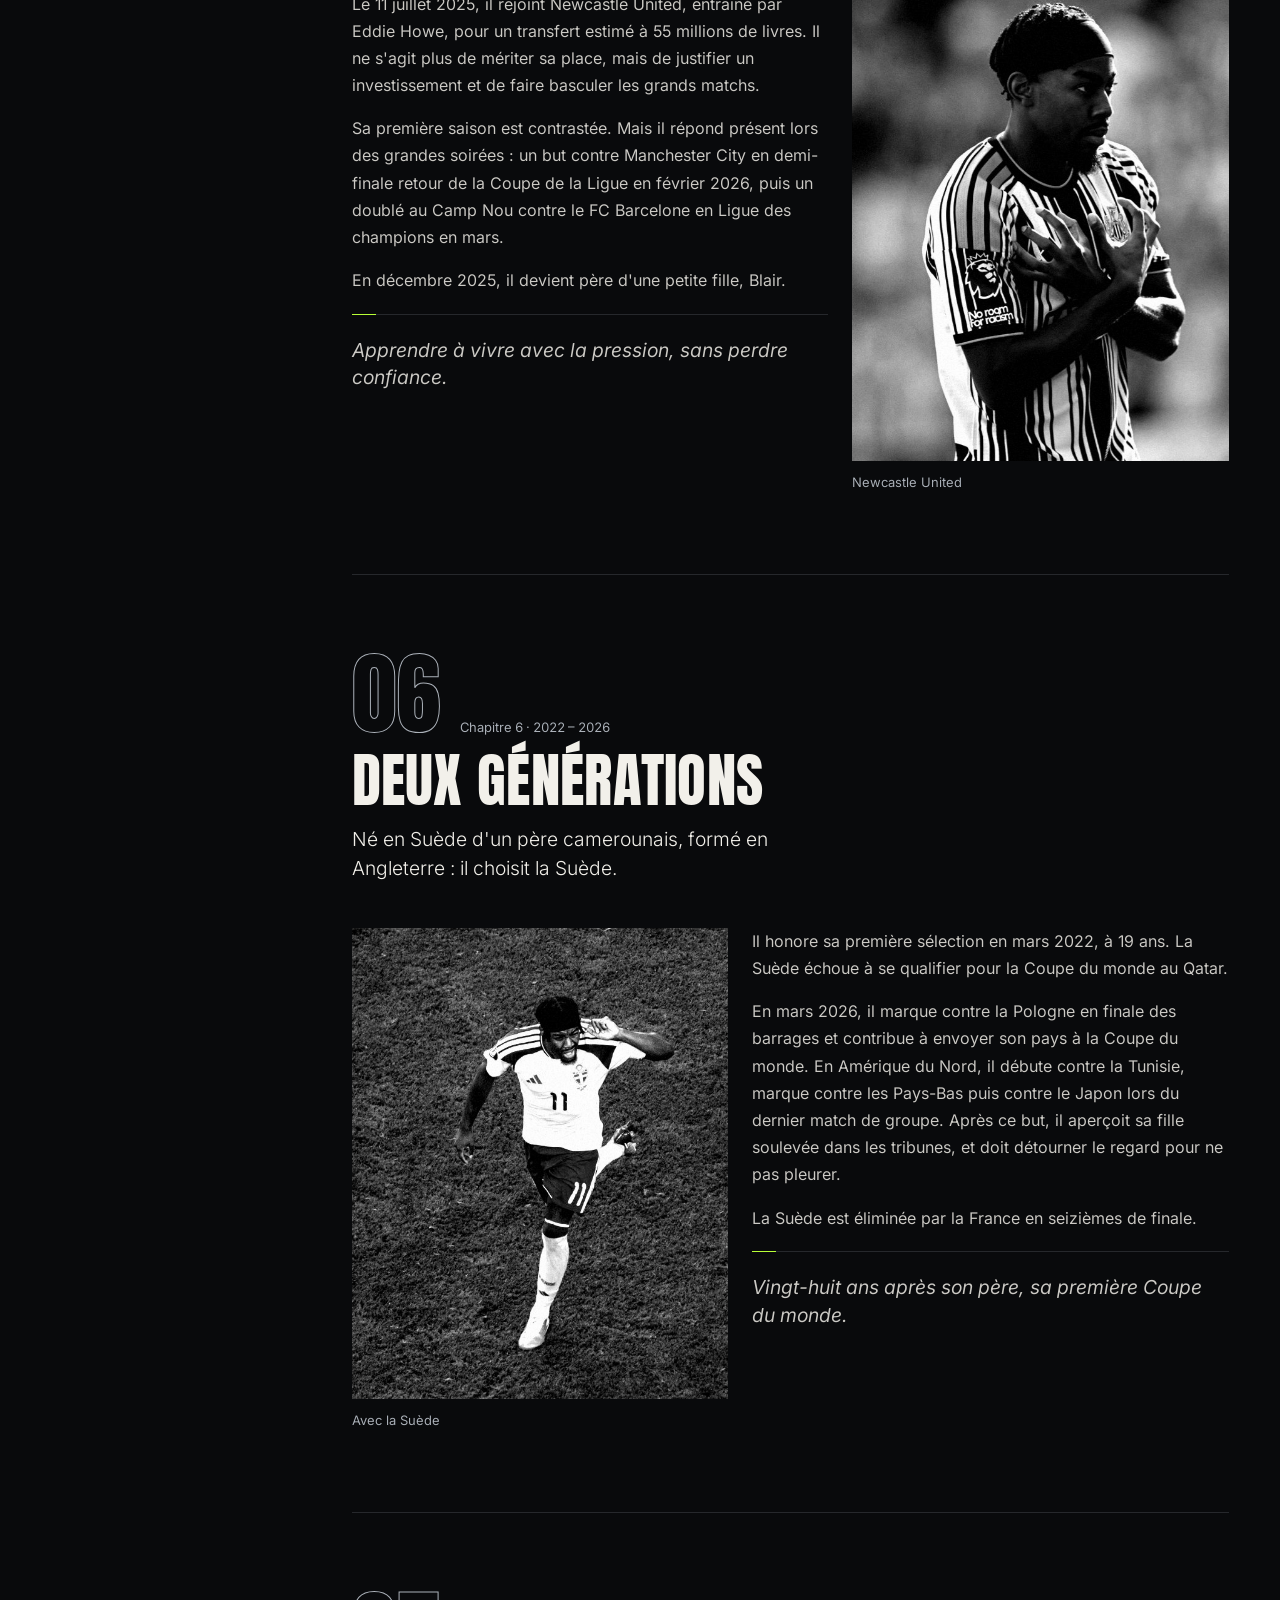
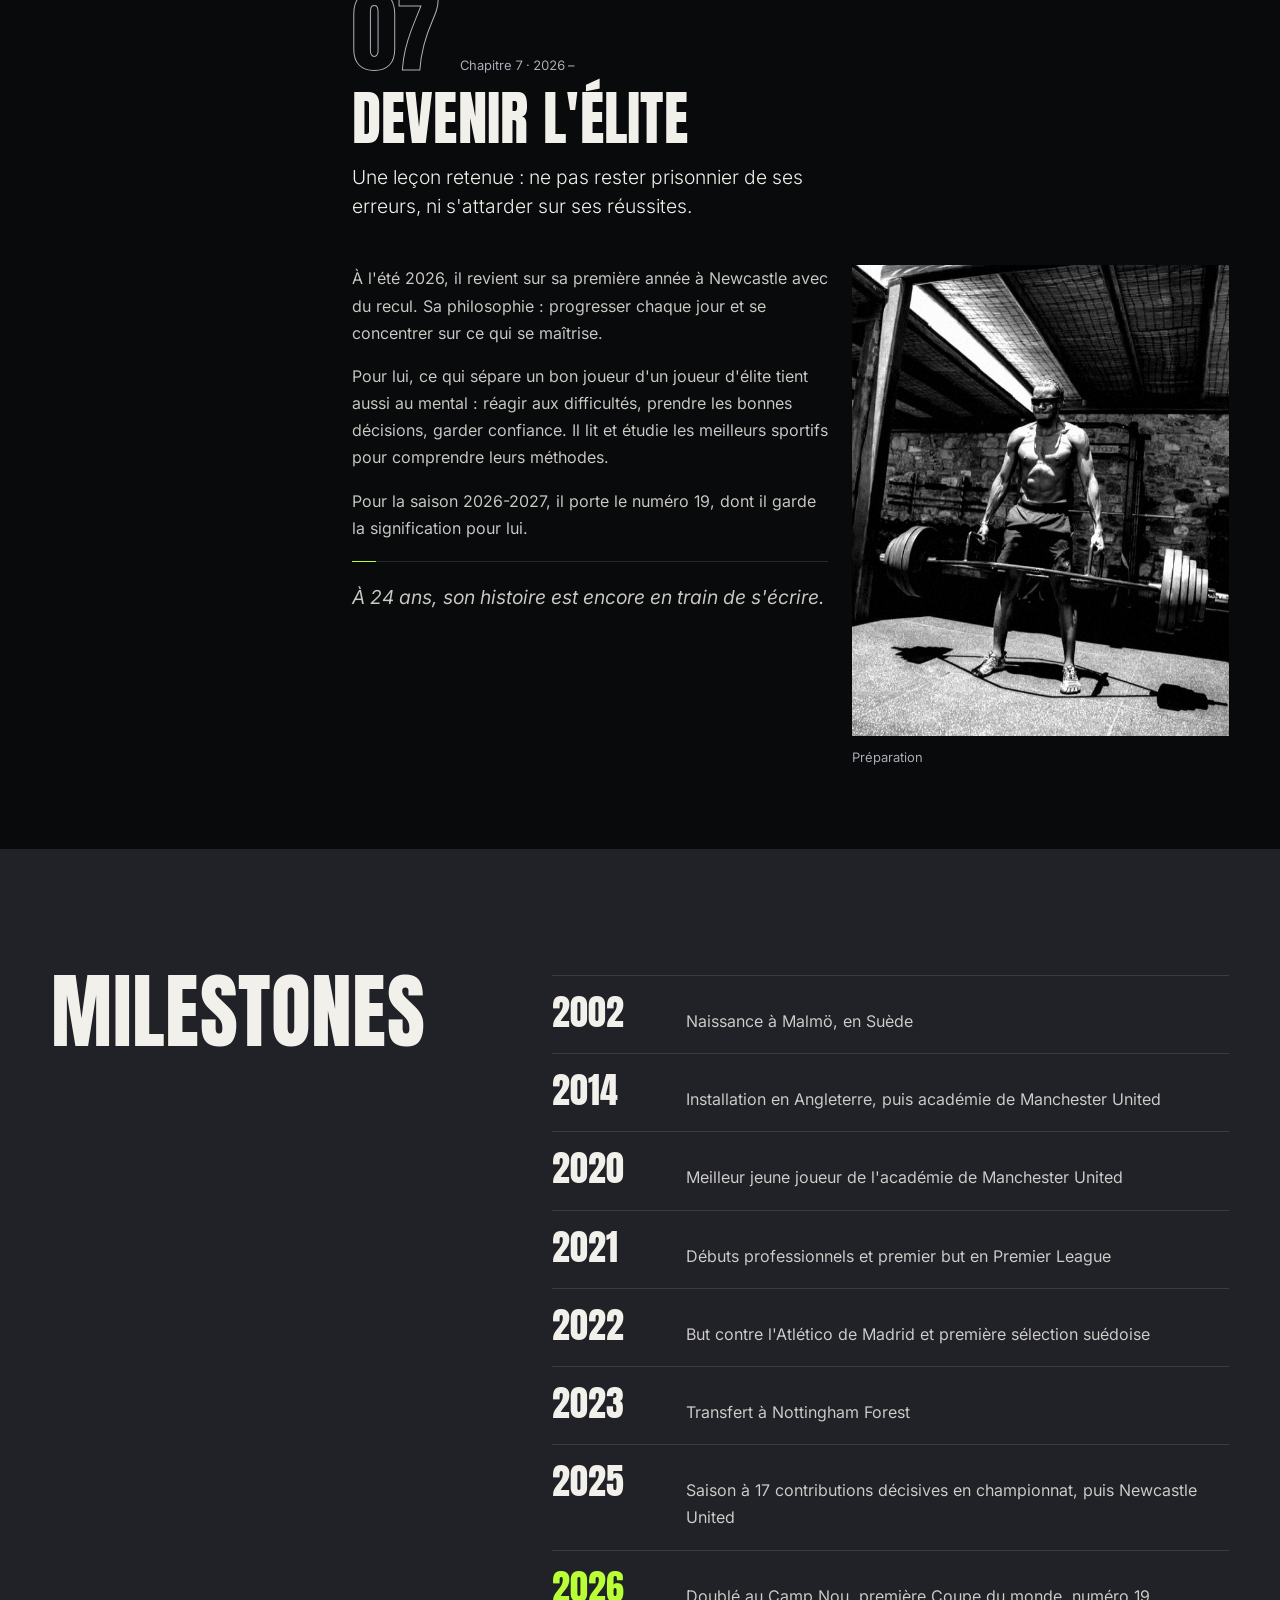
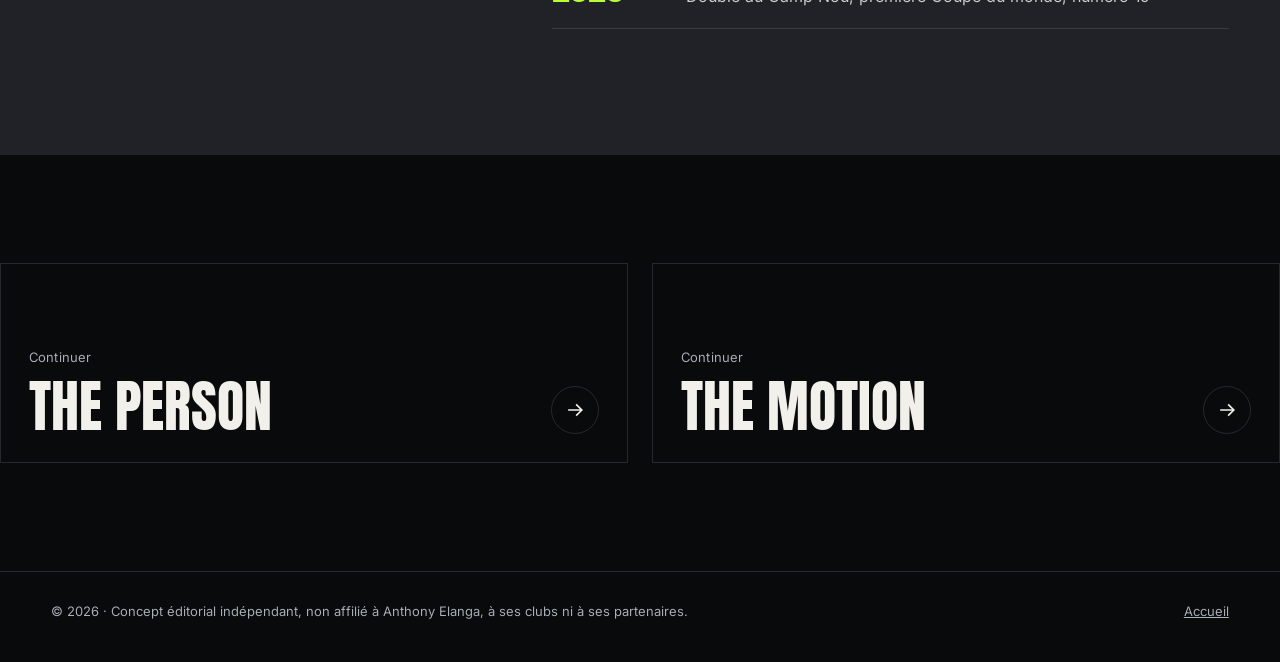
==== commit be361da4: "M3 : pages Journey, Person et Motion - journey.html : format documentaire, rail de chapitres collant" ====
--- a/journey.html
+++ b/journey.html
@@ -12,7 +12,7 @@
 <link rel="stylesheet" href="css/base.css">
 <link rel="stylesheet" href="css/experience.css">
 <link rel="stylesheet" href="css/home.css">
-<link rel="stylesheet" href="css/legacy.css">
+<link rel="stylesheet" href="css/pages.css">
 <script>
   (function () {
     var d = document.documentElement; d.classList.add('js');
@@ -20,7 +20,7 @@
   })();
 </script>
 </head>
-<body class="page-journey is-ready">
+<body class="page-journey">
 <a class="skip-link" href="#main">Aller au contenu</a>
 
 <!-- ===== Header ===== -->
@@ -31,8 +31,8 @@
   <div class="header-actions">
     <nav class="header-nav" aria-label="Navigation principale">
       <a href="journey.html" aria-current="page">Journey</a>
-      <a href="index.html#person">Person</a>
-      <a href="index.html#motion">Motion</a>
+      <a href="person.html">Person</a>
+      <a href="motion.html">Motion</a>
     </nav>
     <button class="header-film" type="button" data-open-film>Le film</button>
     <button class="menu-btn" id="menu-btn" type="button" aria-expanded="false" aria-controls="menu">
@@ -47,122 +47,103 @@
   <div class="wrap">
     <ul>
       <li><a href="index.html">Experience</a></li>
-      <li><a href="journey.html">The Journey</a></li>
-      <li><a href="index.html#person">The Person</a></li>
-      <li><a href="index.html#motion">The Motion</a></li>
+      <li><a href="journey.html" aria-current="page">The Journey</a></li>
+      <li><a href="person.html">The Person</a></li>
+      <li><a href="motion.html">The Motion</a></li>
       <li><span class="as-link is-soon" aria-disabled="true">Partnerships<span class="soon">bientôt</span></span></li>
     </ul>
     <p class="menu-foot">Concept éditorial indépendant. Always forward.</p>
   </div>
 </nav>
 
-<main id="main" class="legacy journey-page">
-  <header class="page-head wrap">
-    <p class="section-label">The Journey</p>
-    <h1 class="display reveal"><span class="ln"><span>De Malmö</span></span><span class="ln"><span>au monde.</span></span></h1>
-    <p class="page-lede">Sept chapitres, de Hyllie à Newcastle, en passant par Manchester, Nottingham et la Coupe du monde.</p>
-  </header>
-  <section id="parcours">
-    <div class="wrap">
-
-      <article class="sceneNone" id="chapitre-1">
-        <figure class="media"><img src="media/photo-01.jpg" width="640" height="800" alt="Anthony Elanga sous le maillot de la Suède" loading="lazy" decoding="async"><figcaption class="meta">Sous le maillot de la Suède. Photo © Corbis via Getty Images</figcaption></figure>
-        <div class="text">
-          <div class="scene-no"><b>01</b><span class="meta">2002 – 2014</span></div>
-          <h3 class="title">Malmö, les racines</h3>
-          <p>Anthony David Junior Elanga naît le 27 avril 2002 à Hyllie, à Malmö. Son père, Joseph, ancien défenseur international camerounais, a joué au Malmö FF. Avec sa mère, Daniella, il lui transmet le respect, le travail, l'humilité et la constance.</p>
-          <p>Formé à l'IF Elfsborg puis au Malmö FF, il se distingue par sa vitesse. Mais déjà, il veut comprendre comment devenir meilleur, et il étudie les plus grands, à commencer par Thierry Henry.</p>
-          <p class="moment">En 1998, son père disputait la Coupe du monde avec le Cameroun.</p>
+<main id="main" class="page">
+  <div class="wrap">
+    <header class="page-head">
+      <p class="section-label">The Journey</p>
+      <h1 class="display reveal"><span class="ln"><span>De Malmö</span></span><span class="ln"><span>au monde.</span></span></h1>
+      <p class="page-lede">Sept chapitres, de Hyllie à Newcastle, en passant par Manchester, Nottingham et la Coupe du monde.</p>
+    </header>
+    <div class="jr">
+      <nav class="rail" aria-label="Chapitres"><ol><li><a href="#chapitre-1"><span class="n">01</span><span class="t">Malmö</span><span class="y">2002 – 2014</span></a></li><li><a href="#chapitre-2"><span class="n">02</span><span class="t">Angleterre</span><span class="y">2014 – 2020</span></a></li><li><a href="#chapitre-3"><span class="n">03</span><span class="t">Manchester United</span><span class="y">2021 – 2023</span></a></li><li><a href="#chapitre-4"><span class="n">04</span><span class="t">Nottingham Forest</span><span class="y">2023 – 2025</span></a></li><li><a href="#chapitre-5"><span class="n">05</span><span class="t">Newcastle United</span><span class="y">2025 – 2026</span></a></li><li><a href="#chapitre-6"><span class="n">06</span><span class="t">Suède</span><span class="y">2022 – 2026</span></a></li><li><a href="#chapitre-7"><span class="n">07</span><span class="t">Next</span><span class="y">2026 –</span></a></li></ol></nav>
+      <div class="chapters">
+      <article class="chapter" id="chapitre-1" aria-labelledby="ch1-title">
+        <div class="ch-top"><span class="ch-n" aria-hidden="true">01</span><span class="ch-years">Chapitre 1 · 2002 – 2014</span></div>
+        <h2 class="display" id="ch1-title">Malmö, les racines</h2>
+        <p class="ch-lede">Avant la vitesse, il y a un environnement : une famille où le football de haut niveau est un métier.</p>
+        <div class="ch-body">
+          <div class="ch-text"><p>Anthony David Junior Elanga naît le 27 avril 2002 à Hyllie, un quartier de Malmö. Son père, Joseph Elanga, ancien défenseur international camerounais, a disputé la Coupe du monde 1998 en France et joué au Malmö FF. Avec sa mère, Daniella, il lui transmet le respect, le travail, l'humilité et la constance.</p><p>La famille vit à Malmö puis à Borås. Anthony découvre le football dans les structures suédoises, à l'IF Elfsborg puis au Malmö FF. Très tôt, il se distingue par sa vitesse et son explosivité, mais il cherche surtout à comprendre comment progresser : il observe les professionnels et étudie Thierry Henry, l'un de ses modèles.</p><p>Enfant, il croise même Zlatan Ibrahimović, alors coéquipier de son père à Malmö.</p><p class="moment">En 1998, son père disputait la Coupe du monde avec le Cameroun.</p></div>
+          <figure class="fig portrait"><div class="frame"><img src="media/photo-01.jpg" width="640" height="800" alt="Anthony Elanga sous le maillot de la Suède" loading="lazy" decoding="async"></div><figcaption>Avec la Suède. Photo © Corbis via Getty Images</figcaption></figure>
         </div>
       </article>
-
-      <article class="scene flip" id="chapitre-2">
-        <figure class="media"><img src="media/photo-02.jpg" width="688" height="860" alt="Anthony Elanga en pleine course, ballon au pied, avec la Suède" loading="lazy" decoding="async"><figcaption class="meta">En mouvement, avec la Suède</figcaption></figure>
-        <div class="text">
-          <div class="scene-no"><b>02</b><span class="meta">2014 – 2020</span></div>
-          <h3 class="title">Une nouvelle vie</h3>
-          <p>Vers 12 ans, sa famille s'installe dans la région de Manchester. Nouveau pays, nouvelle langue. Repéré au Hattersley FC, il intègre l'académie de Manchester United.</p>
-          <p>Il y progresse catégorie après catégorie, salué autant pour son sérieux que pour son talent, jusqu'au Jimmy Murphy Young Player of the Year en 2020.</p>
-          <p class="moment">Un enfant de Malmö devient l'un des meilleurs jeunes de l'académie la plus célèbre d'Angleterre.</p>
+      <article class="chapter alt" id="chapitre-2" aria-labelledby="ch2-title">
+        <div class="ch-top"><span class="ch-n" aria-hidden="true">02</span><span class="ch-years">Chapitre 2 · 2014 – 2020</span></div>
+        <h2 class="display" id="ch2-title">Une nouvelle vie</h2>
+        <p class="ch-lede">À douze ans, un nouveau pays, une nouvelle langue, et une porte qui s'ouvre : l'académie de Manchester United.</p>
+        <div class="ch-body">
+          <div class="ch-text"><p>Sa famille s'installe dans la région de Manchester. Il joue d'abord au Hattersley FC, un club local, où ses performances attirent vite l'attention. Manchester United le repère et l'intègre à son académie.</p><p>Il y progresse catégorie après catégorie : la technique, le physique, l'art d'exploiter sa vitesse. Ses éducateurs retiennent autant son sérieux et son comportement que son talent.</p><p>En 2019-2020, dans une saison interrompue par la pandémie, il marque sept buts en neuf matchs de championnat chez les moins de 18 ans et reçoit le Jimmy Murphy Young Player of the Year.</p><p class="moment">Le meilleur jeune joueur de l'académie, saison 2019-2020.</p></div>
+          <figure class="fig portrait"><div class="frame"><img src="media/photo-02.jpg" width="688" height="860" alt="Anthony Elanga en pleine course, ballon au pied, avec la Suède" loading="lazy" decoding="async"></div><figcaption>En mouvement, avec la Suède</figcaption></figure>
         </div>
       </article>
-
-      <article class="sceneNone" id="chapitre-3">
-        <figure class="media"><img src="media/bw-56.jpg" width="720" height="900" alt="Anthony Elanga de dos, maillot Elanga 56" loading="lazy" decoding="async"><figcaption class="meta">Manchester United</figcaption></figure>
-        <div class="text">
-          <div class="scene-no"><b>03</b><span class="meta">2021 – 2023</span></div>
-          <h3 class="title">Le très haut niveau</h3>
-          <p>Mai 2021 : premiers pas en équipe première, premier but en Premier League. Une blessure à l'épaule ? Il en profite pour se renforcer, quitte à être en salle dès quatre heures du matin avant un déplacement européen.</p>
-          <p>Février 2022, au Metropolitano : entré en jeu, il égalise face à l'Atlético de Madrid en Ligue des champions. Un mois plus tard, il porte pour la première fois le maillot de la Suède. En 2023, il choisit de partir pour jouer.</p>
-          <p class="moment">19 ans, un huitième de finale de Ligue des champions, un but.</p>
+      <article class="chapter" id="chapitre-3" aria-labelledby="ch3-title">
+        <div class="ch-top"><span class="ch-n" aria-hidden="true">03</span><span class="ch-years">Chapitre 3 · 2021 – 2023</span></div>
+        <h2 class="display" id="ch3-title">Le très haut niveau</h2>
+        <p class="ch-lede">Des débuts en Premier League, un soir européen à 19 ans, puis le choix difficile de partir.</p>
+        <div class="ch-body">
+          <div class="ch-text"><p>Le 11 mai 2021, Ole Gunnar Solskjær lui offre sa première apparition en équipe première, face à Leicester City. Le 23 mai, il marque son premier but en Premier League contre Wolverhampton.</p><p>Une blessure à l'épaule début 2021 aurait pu le freiner ; il en profite pour se renforcer. Lors de déplacements européens avec les équipes de jeunes, il lui arrive d'être en salle de musculation dès quatre heures du matin avant de prendre l'avion.</p><p>L'arrivée de Ralf Rangnick lui donne du temps de jeu. En février 2022, au Metropolitano, il entre en jeu et égalise face à l'Atlético de Madrid en huitième de finale de Ligue des champions. Un mois plus tard, il connaît sa première sélection avec la Suède. Avec l'arrivée d'Erik ten Hag et le renforcement offensif de l'effectif, ses occasions se raréfient : en 2023, il choisit de partir pour jouer.</p><p class="moment">19 ans, un huitième de finale de Ligue des champions, un but.</p></div>
+          <figure class="fig portrait"><div class="frame"><img src="media/bw-56.jpg" width="720" height="900" alt="Anthony Elanga de dos, maillot Elanga 56" loading="lazy" decoding="async"></div><figcaption>Manchester United</figcaption></figure>
         </div>
       </article>
-
-      <article class="scene flip" id="chapitre-4">
-        <figure class="media"><img src="media/photo-04.jpg" width="688" height="860" alt="Anthony Elanga sous les projecteurs du City Ground, maillot de Nottingham Forest" loading="lazy" decoding="async"><figcaption class="meta">City Ground, Nottingham Forest</figcaption></figure>
-        <div class="text">
-          <div class="scene-no"><b>04</b><span class="meta">2023 – 2025</span></div>
-          <h3 class="title">L'envol</h3>
-          <p>À Nottingham Forest, il trouve ce qui lui manquait : du temps de jeu et de la confiance. Sa vitesse devient une arme. En 2024-2025, il ne manque aucun match de Premier League.</p>
-          <p>Il marque face à Manchester United, son ancien club, au bout d'une course impressionnante. Forest retrouve l'Europe après trois décennies.</p>
-          <p class="moment">Le jeune espoir est devenu l'un des ailiers les plus rapides d'Angleterre.</p>
+      <article class="chapter alt" id="chapitre-4" aria-labelledby="ch4-title">
+        <div class="ch-top"><span class="ch-n" aria-hidden="true">04</span><span class="ch-years">Chapitre 4 · 2023 – 2025</span></div>
+        <h2 class="display" id="ch4-title">L'envol</h2>
+        <p class="ch-lede">Du temps de jeu, de la confiance, et un ailier qui devient une menace permanente.</p>
+        <div class="ch-body">
+          <div class="ch-text"><p>Le 25 juillet 2023, il rejoint Nottingham Forest pour un transfert estimé à 15 millions de livres. Dès sa première saison, il inscrit cinq buts et délivre neuf passes décisives en championnat.</p><p>En 2024-2025, il franchit un palier : présent sur les 38 matchs de Premier League, six buts, onze passes décisives. Le 1er février 2025, il délivre trois passes décisives dans la victoire 7-0 contre Brighton. Le 1er avril, il marque contre Manchester United, son ancien club, au bout d'une course impressionnante.</p><p>Forest termine septième et retrouve une qualification européenne après trois décennies d'absence.</p><p class="moment">Le jeune espoir est devenu l'un des ailiers les plus rapides d'Angleterre.</p></div>
+          <figure class="fig portrait"><div class="frame"><img src="media/photo-04.jpg" width="688" height="860" alt="Anthony Elanga sous les projecteurs du City Ground, maillot de Nottingham Forest" loading="lazy" decoding="async"></div><figcaption>City Ground, Nottingham Forest</figcaption></figure>
         </div>
       </article>
-
-      <article class="sceneNone" id="chapitre-5">
-        <figure class="media"><img src="media/photo-05.jpg" width="632" height="790" alt="Anthony Elanga, mains croisées sur le cœur, maillot de Newcastle United" loading="lazy" decoding="async"><figcaption class="meta">Newcastle United</figcaption></figure>
-        <div class="text">
-          <div class="scene-no"><b>05</b><span class="meta">2025 – 2026</span></div>
-          <h3 class="title">Changer de dimension</h3>
-          <p>Juillet 2025 : il rejoint Newcastle United. Les attentes changent : il ne s'agit plus de mériter sa place, mais de faire basculer les grands soirs.</p>
-          <p>Une première saison contrastée, et des réponses dans les grands matchs : un but contre Manchester City en demi-finale de Coupe de la Ligue, un doublé au Camp Nou en Ligue des champions. En décembre 2025, il devient père d'une petite fille, Blair.</p>
-          <p class="moment">Apprendre à vivre avec la pression, sans perdre confiance.</p>
+      <article class="chapter" id="chapitre-5" aria-labelledby="ch5-title">
+        <div class="ch-top"><span class="ch-n" aria-hidden="true">05</span><span class="ch-years">Chapitre 5 · 2025 – 2026</span></div>
+        <h2 class="display" id="ch5-title">Changer de dimension</h2>
+        <p class="ch-lede">Un transfert majeur, de nouvelles attentes, et l'apprentissage de la pression.</p>
+        <div class="ch-body">
+          <div class="ch-text"><p>Le 11 juillet 2025, il rejoint Newcastle United, entraîné par Eddie Howe, pour un transfert estimé à 55 millions de livres. Il ne s'agit plus de mériter sa place, mais de justifier un investissement et de faire basculer les grands matchs.</p><p>Sa première saison est contrastée. Mais il répond présent lors des grandes soirées : un but contre Manchester City en demi-finale retour de la Coupe de la Ligue en février 2026, puis un doublé au Camp Nou contre le FC Barcelone en Ligue des champions en mars.</p><p>En décembre 2025, il devient père d'une petite fille, Blair.</p><p class="moment">Apprendre à vivre avec la pression, sans perdre confiance.</p></div>
+          <figure class="fig portrait"><div class="frame"><img src="media/photo-05.jpg" width="632" height="790" alt="Anthony Elanga, mains croisées sur la poitrine, maillot de Newcastle United" loading="lazy" decoding="async"></div><figcaption>Newcastle United</figcaption></figure>
         </div>
       </article>
-
-      <article class="scene flip" id="chapitre-6">
-        <figure class="media"><img src="media/photo-06.jpg" width="654" height="817" alt="Anthony Elanga célèbre un but avec la Suède, main à l'oreille" loading="lazy" decoding="async"><figcaption class="meta">Avec la Suède</figcaption></figure>
-        <div class="text">
-          <div class="scene-no"><b>06</b><span class="meta">2022 – 2026</span></div>
-          <h3 class="title">Deux générations</h3>
-          <p>Né en Suède d'un père camerounais, formé en Angleterre, il choisit la Suède. En mars 2026, il marque en finale des barrages et l'envoie à la Coupe du monde.</p>
-          <p>En Amérique du Nord, il marque contre les Pays-Bas puis contre le Japon. Dans les tribunes, sa fille est soulevée dans les airs. Il doit détourner le regard pour ne pas pleurer.</p>
-          <p class="moment">Vingt-huit ans après son père, sa première Coupe du monde.</p>
+      <article class="chapter alt" id="chapitre-6" aria-labelledby="ch6-title">
+        <div class="ch-top"><span class="ch-n" aria-hidden="true">06</span><span class="ch-years">Chapitre 6 · 2022 – 2026</span></div>
+        <h2 class="display" id="ch6-title">Deux générations</h2>
+        <p class="ch-lede">Né en Suède d'un père camerounais, formé en Angleterre : il choisit la Suède.</p>
+        <div class="ch-body">
+          <div class="ch-text"><p>Il honore sa première sélection en mars 2022, à 19 ans. La Suède échoue à se qualifier pour la Coupe du monde au Qatar.</p><p>En mars 2026, il marque contre la Pologne en finale des barrages et contribue à envoyer son pays à la Coupe du monde. En Amérique du Nord, il débute contre la Tunisie, marque contre les Pays-Bas puis contre le Japon lors du dernier match de groupe. Après ce but, il aperçoit sa fille soulevée dans les tribunes, et doit détourner le regard pour ne pas pleurer.</p><p>La Suède est éliminée par la France en seizièmes de finale.</p><p class="moment">Vingt-huit ans après son père, sa première Coupe du monde.</p></div>
+          <figure class="fig portrait"><div class="frame"><img src="media/photo-06.jpg" width="654" height="817" alt="Anthony Elanga célèbre un but avec la Suède, main à l'oreille" loading="lazy" decoding="async"></div><figcaption>Avec la Suède</figcaption></figure>
         </div>
       </article>
-
-      <article class="sceneNone" id="chapitre-7">
-        <figure class="media"><img src="media/photo-07.jpg" width="627" height="783" alt="Anthony Elanga à l'entraînement, soulevé de terre en plein air" loading="lazy" decoding="async"><figcaption class="meta">Préparation</figcaption></figure>
-        <div class="text">
-          <div class="scene-no"><b>07</b><span class="meta">2026 –</span></div>
-          <h3 class="title">Devenir l'élite</h3>
-          <p>Ne pas rester prisonnier de ses erreurs, ni s'attarder sur ses réussites. Progresser chaque jour, se concentrer sur ce qui se maîtrise.</p>
-          <p>Pour lui, ce qui sépare un bon joueur d'un joueur d'élite tient aussi au mental. Pour 2026-2027, il porte le numéro 19, dont il garde la signification pour lui.</p>
-          <p class="moment">À 24 ans, son histoire est encore en train de s'écrire.</p>
+      <article class="chapter" id="chapitre-7" aria-labelledby="ch7-title">
+        <div class="ch-top"><span class="ch-n" aria-hidden="true">07</span><span class="ch-years">Chapitre 7 · 2026 –</span></div>
+        <h2 class="display" id="ch7-title">Devenir l'élite</h2>
+        <p class="ch-lede">Une leçon retenue : ne pas rester prisonnier de ses erreurs, ni s'attarder sur ses réussites.</p>
+        <div class="ch-body">
+          <div class="ch-text"><p>À l'été 2026, il revient sur sa première année à Newcastle avec du recul. Sa philosophie : progresser chaque jour et se concentrer sur ce qui se maîtrise.</p><p>Pour lui, ce qui sépare un bon joueur d'un joueur d'élite tient aussi au mental : réagir aux difficultés, prendre les bonnes décisions, garder confiance. Il lit et étudie les meilleurs sportifs pour comprendre leurs méthodes.</p><p>Pour la saison 2026-2027, il porte le numéro 19, dont il garde la signification pour lui.</p><p class="moment">À 24 ans, son histoire est encore en train de s'écrire.</p></div>
+          <figure class="fig portrait"><div class="frame"><img src="media/photo-07.jpg" width="627" height="783" alt="Anthony Elanga à l'entraînement, soulevé de terre en plein air" loading="lazy" decoding="async"></div><figcaption>Préparation</figcaption></figure>
         </div>
       </article>
+      </div>
     </div>
-  </section>
-  <section class="milestones">
-    <div class="wrap">
-      <h2 class="title">Milestones</h2>
-      <ol class="credits">
-        <li><span class="y">2002</span><span class="t">Naissance à Malmö, en Suède</span></li>
-        <li><span class="y">2014</span><span class="t">Installation en Angleterre, puis académie de Manchester United</span></li>
-        <li><span class="y">2020</span><span class="t">Meilleur jeune joueur de l'académie de Manchester United</span></li>
-        <li><span class="y">2021</span><span class="t">Débuts professionnels et premier but en Premier League</span></li>
-        <li><span class="y">2022</span><span class="t">But contre l'Atlético de Madrid et première sélection suédoise</span></li>
-        <li><span class="y">2023</span><span class="t">Nottingham Forest</span></li>
-        <li><span class="y">2025</span><span class="t">Newcastle United, et la naissance de sa fille</span></li>
-        <li><span class="y">2026</span><span class="t">Doublé au Camp Nou, première Coupe du monde, numéro 19</span></li>
-      </ol>
+  </div>
+
+  <section class="credits-sec" aria-labelledby="credits-title">
+    <div class="wrap grid">
+      <h2 class="display" id="credits-title">Milestones</h2>
+      <ol class="credits"><li><span class="y">2002</span><span class="t">Naissance à Malmö, en Suède</span></li><li><span class="y">2014</span><span class="t">Installation en Angleterre, puis académie de Manchester United</span></li><li><span class="y">2020</span><span class="t">Meilleur jeune joueur de l'académie de Manchester United</span></li><li><span class="y">2021</span><span class="t">Débuts professionnels et premier but en Premier League</span></li><li><span class="y">2022</span><span class="t">But contre l'Atlético de Madrid et première sélection suédoise</span></li><li><span class="y">2023</span><span class="t">Transfert à Nottingham Forest</span></li><li><span class="y">2025</span><span class="t">Saison à 17 contributions décisives en championnat, puis Newcastle United</span></li><li><span class="y">2026</span><span class="t">Doublé au Camp Nou, première Coupe du monde, numéro 19</span></li></ol>
     </div>
   </section>
 
-  <section class="page-end wrap">
-    <a class="btn btn-primary" href="index.html#person">Continuer : The Person</a>
-    <a class="link-btn" href="index.html">Retour à l'accueil</a>
-  </section>
+  <div class="wrap next-pages">
+    <a class="next-card" href="person.html"><span><span class="meta">Continuer</span><strong>The Person</strong></span><span class="go"><svg viewBox="0 0 14 14" aria-hidden="true"><path d="M1 7h12M8 2l5 5-5 5"/></svg></span></a>
+    <a class="next-card" href="motion.html"><span><span class="meta">Continuer</span><strong>The Motion</strong></span><span class="go"><svg viewBox="0 0 14 14" aria-hidden="true"><path d="M1 7h12M8 2l5 5-5 5"/></svg></span></a>
+  </div>
 </main>
 
 <footer class="site-footer">
--- a/css/pages.css
+++ b/css/pages.css
@@ -0,0 +1,151 @@
+/* ==========================================================
+   M3 — Detail pages : Journey · Person · Motion
+   ========================================================== */
+
+main.page{padding-top:var(--header-h)}
+.page-head{padding-top:clamp(64px,12vh,140px);padding-bottom:clamp(48px,8vh,88px)}
+.page-head h1{margin-top:20px;font-size:clamp(56px,9vw,160px);line-height:.9}
+.page-lede{margin-top:clamp(20px,3vh,32px);max-width:46ch;color:var(--titanium);font-size:var(--fs-lede);line-height:1.5}
+.page-meta{margin-top:18px}
+
+.fig{margin:0}
+.fig img{width:100%;height:auto;object-fit:cover;transform:scale(1.05);transition:transform 900ms var(--ease-out)}
+.fig .frame{overflow:hidden;background:var(--carbon)}
+.fig.in img,.no-js .fig img{transform:none}
+.fig figcaption{margin-top:10px;font-size:var(--fs-small);color:var(--titanium)}
+html:not(.js) .fig img{transform:none}
+
+.moment{margin-top:32px;padding-top:22px;border-top:1px solid var(--hair);font-style:italic;font-size:var(--fs-lede);line-height:1.45}
+.moment::before{content:"";display:block;width:24px;height:1px;background:var(--volt);margin:-23px 0 22px}
+
+.next-pages{display:grid;grid-template-columns:repeat(2,minmax(0,1fr));gap:var(--gutter);padding:clamp(72px,12vh,140px) 0}
+.next-card{display:flex;justify-content:space-between;align-items:flex-end;gap:16px;min-height:200px;padding:28px;
+  border:1px solid var(--hair);text-decoration:none;transition:border-color var(--t-fast),background-color var(--t-fast)}
+.next-card .meta{display:block;margin-bottom:12px}
+.next-card strong{display:block;font-family:var(--font-display);font-weight:400;text-transform:uppercase;font-size:clamp(40px,4.4vw,72px);line-height:.95}
+.next-card .go{flex:none;width:48px;height:48px;border:1px solid var(--hair);border-radius:50%;display:grid;place-items:center;transition:all var(--t-fast)}
+.next-card .go svg{width:16px;height:16px;stroke:currentColor;stroke-width:1.5;fill:none}
+.next-card:hover,.next-card:focus-visible{border-color:var(--volt)}
+.next-card:hover .go,.next-card:focus-visible .go{background:var(--volt);border-color:var(--volt);color:var(--obsidian)}
+
+/* ---------------- Journey ---------------- */
+.jr{display:grid;grid-template-columns:repeat(12,minmax(0,1fr));gap:var(--gutter);border-top:1px solid var(--hair)}
+.rail{grid-column:1/4;position:sticky;top:calc(var(--header-h) + 32px);align-self:start;padding-top:clamp(56px,9vh,104px)}
+.rail ol{list-style:none;border-left:1px solid var(--hair)}
+.rail a{display:grid;grid-template-columns:34px 1fr;gap:4px 10px;padding:10px 0 10px 18px;margin-left:-1px;border-left:1px solid transparent;
+  text-decoration:none;color:var(--titanium);transition:color var(--t-fast),border-color var(--t-fast)}
+.rail .n{font-family:var(--font-display);font-size:18px;line-height:1.3}
+.rail .t{font-size:14px;line-height:1.35}
+.rail .y{grid-column:2;font-size:12px;opacity:.75}
+.rail a:hover{color:var(--bone)}
+.rail a[aria-current="true"]{color:var(--bone);border-left-color:var(--volt)}
+.rail a[aria-current="true"] .n{color:var(--volt)}
+.chapters{grid-column:4/13}
+.chapter{padding:clamp(56px,9vh,104px) 0;border-bottom:1px solid var(--hair);scroll-margin-top:var(--header-h)}
+.chapter:last-child{border-bottom:0}
+.ch-top{display:flex;align-items:baseline;gap:20px}
+.ch-n{font-family:var(--font-display);font-size:clamp(64px,7vw,120px);line-height:.85;color:transparent;-webkit-text-stroke:1px var(--titanium)}
+.ch-years{font-size:var(--fs-small);color:var(--titanium);font-variant-numeric:tabular-nums}
+.chapter h2{margin-top:16px;font-size:var(--fs-h3)}
+.ch-lede{margin-top:18px;max-width:42ch;font-size:var(--fs-lede);font-weight:300;line-height:1.5}
+.ch-body{margin-top:clamp(32px,5vh,48px);display:grid;grid-template-columns:repeat(9,minmax(0,1fr));gap:var(--gutter);align-items:start}
+.ch-text{grid-column:1/6;max-width:60ch}
+.ch-text p{color:rgba(242,240,234,.84)}
+.ch-text p + p{margin-top:1em}
+.ch-body .fig{grid-column:6/10}
+.chapter.alt .ch-text{grid-column:5/10;grid-row:1}
+.chapter.alt .fig{grid-column:1/5;grid-row:1}
+.fig.portrait img{aspect-ratio:4/5}
+
+.credits-sec{background:var(--carbon);padding:clamp(88px,14vh,160px) 0}
+.credits-sec .grid > h2{grid-column:1/5;font-size:var(--fs-h2);align-self:start;position:sticky;top:calc(var(--header-h) + 32px)}
+.credits{grid-column:6/13;list-style:none}
+.credits li{display:grid;grid-template-columns:110px 1fr;gap:var(--gutter);align-items:baseline;padding:18px 0;border-bottom:1px solid var(--hair)}
+.credits li:first-child{border-top:1px solid var(--hair)}
+.credits .y{font-family:var(--font-display);font-size:36px;line-height:1}
+.credits li:last-child .y{color:var(--volt)}
+.credits .t{color:rgba(242,240,234,.84)}
+
+/* ---------------- Person (Bone page) ---------------- */
+.page-person{background:var(--bone);color:var(--obsidian)}
+.page-person .section-label,.page-person .page-lede,.page-person .fig figcaption,.page-person .meta{color:#555b63}
+.page-person .moment{border-color:rgba(9,10,12,.18)}
+.page-person .moment::before{background:var(--obsidian)}
+.p-hero{display:grid;grid-template-columns:repeat(12,minmax(0,1fr));gap:var(--gutter);align-items:end;padding-bottom:clamp(64px,10vh,120px)}
+.p-hero .page-head{grid-column:1/8;padding-bottom:0}
+.p-hero .fig{grid-column:9/13}
+.p-sec{display:grid;grid-template-columns:repeat(12,minmax(0,1fr));gap:var(--gutter);padding:clamp(72px,12vh,140px) 0;border-top:1.5px solid var(--obsidian)}
+.p-sec .p-head{grid-column:1/5}
+.p-sec .p-head h2{margin-top:16px;font-size:clamp(52px,6vw,104px)}
+.p-sec .p-text{grid-column:6/10}
+.p-sec .p-text p{color:#2a2d33}
+.p-sec .p-text p + p{margin-top:1em}
+.p-sec .fig{grid-column:10/13}
+.p-sec.wide .p-text{grid-column:6/12}
+.style-panel{grid-column:10/13;display:flex;flex-direction:column;justify-content:space-between;aspect-ratio:4/5;padding:24px;
+  background:var(--obsidian);color:var(--bone)}
+.style-panel strong{font-family:var(--font-display);font-weight:400;text-transform:uppercase;font-size:clamp(56px,6vw,96px);line-height:.85}
+.style-panel span{font-size:var(--fs-small);color:var(--titanium)}
+.gen{margin-top:28px;display:grid;grid-template-columns:1fr 1fr;border-top:1px solid rgba(9,10,12,.18)}
+.gen div{padding:18px 0}
+.gen div + div{padding-left:var(--gutter);border-left:1px solid rgba(9,10,12,.18)}
+.gen b{display:block;font-family:var(--font-display);font-weight:400;font-size:clamp(44px,4.6vw,72px);line-height:1}
+.gen span{font-size:14px;color:#3a3e45}
+.page-person .next-card{border-color:rgba(9,10,12,.18)}
+.page-person .next-card .go{border-color:rgba(9,10,12,.25)}
+.page-person .next-card:hover,.page-person .next-card:focus-visible{border-color:var(--obsidian);background:var(--obsidian);color:var(--bone)}
+.page-person .next-card:hover .meta{color:var(--titanium)}
+
+/* ---------------- Motion ---------------- */
+.feature{display:grid;grid-template-columns:repeat(12,minmax(0,1fr));gap:var(--gutter);align-items:center;padding-bottom:clamp(72px,12vh,140px)}
+.player{grid-column:1/7}
+.player .screen{position:relative;aspect-ratio:4/5;max-height:80svh;margin:0 auto;background:#000}
+.player video{position:absolute;inset:0;width:100%;height:100%;object-fit:cover}
+.player .film-error{position:absolute;inset:0;display:grid;place-items:center;padding:24px;text-align:center;background:rgba(9,10,12,.7)}
+.feature-info{grid-column:8/13}
+.feature-info h2{font-size:var(--fs-h3)}
+.feature-info dl{margin-top:24px;display:grid;grid-template-columns:auto 1fr;gap:8px 24px;font-size:14px}
+.feature-info dt{color:var(--titanium)}
+.feature-info p{margin-top:24px;color:rgba(242,240,234,.84);max-width:44ch}
+.feature-info .actions{margin-top:28px;display:flex;flex-wrap:wrap;gap:12px}
+.stills{border-top:1px solid var(--hair);padding:clamp(72px,12vh,140px) 0}
+.stills h2,.moments h2{margin-top:16px;font-size:var(--fs-h2)}
+.stills-grid{margin-top:clamp(40px,6vh,64px);display:grid;grid-template-columns:repeat(12,minmax(0,1fr));gap:var(--gutter);align-items:start}
+.stills-grid .fig img{aspect-ratio:4/5}
+.stills-grid .fig:nth-child(1){grid-column:1/6}
+.stills-grid .fig:nth-child(2){grid-column:7/10;margin-top:18vh}
+.stills-grid .fig:nth-child(3){grid-column:10/13}
+.stills-grid .fig:nth-child(4){grid-column:2/5}
+.stills-grid .fig:nth-child(5){grid-column:6/11;margin-top:-10vh}
+.moments{border-top:1px solid var(--hair);padding:clamp(72px,12vh,140px) 0}
+.moment-list{margin-top:clamp(40px,6vh,64px);list-style:none;border-top:1px solid var(--hair)}
+.moment-list li{display:grid;grid-template-columns:170px minmax(0,1.2fr) minmax(0,1fr) 150px;gap:var(--gutter);align-items:baseline;padding:22px 0;border-bottom:1px solid var(--hair)}
+.moment-list time{font-size:14px;color:var(--titanium);font-variant-numeric:tabular-nums}
+.moment-list strong{font-family:var(--font-display);font-weight:400;text-transform:uppercase;font-size:clamp(26px,2.4vw,38px);line-height:1}
+.moment-list .ctx{color:rgba(242,240,234,.8);font-size:15px}
+.moment-list .st{justify-self:end;font-size:12px;color:var(--titanium);border:1px solid var(--hair);border-radius:999px;padding:3px 10px;white-space:nowrap}
+.sources{margin-top:24px}
+
+/* ---------------- Responsive ---------------- */
+@media (max-width:900px){
+  .jr{display:block}
+  .rail{position:sticky;top:var(--header-h);z-index:20;padding:0;margin:0 calc(var(--pad) * -1);background:rgba(9,10,12,.95);backdrop-filter:blur(8px);
+    border-bottom:1px solid var(--hair);overflow-x:auto;scrollbar-width:none}
+  .rail ol{display:flex;border:0;padding:0 var(--pad)}
+  .rail a{grid-template-columns:auto auto;padding:12px 14px 12px 0;margin:0;border:0;border-bottom:2px solid transparent;white-space:nowrap}
+  .rail .y{display:none}
+  .rail a[aria-current="true"]{border-bottom-color:var(--volt)}
+  .ch-body,.chapter.alt .ch-body{grid-template-columns:1fr}
+  .ch-text,.ch-body .fig,.chapter.alt .ch-text,.chapter.alt .fig{grid-column:1/-1;grid-row:auto}
+  .credits-sec .grid > h2,.credits{grid-column:1/-1;position:static}
+  .credits li{grid-template-columns:72px 1fr}
+  .next-pages{grid-template-columns:1fr}
+  .p-hero .page-head,.p-hero .fig,.p-sec .p-head,.p-sec .p-text,.p-sec.wide .p-text,.p-sec .fig,.style-panel{grid-column:1/-1}
+  .p-hero .fig,.p-sec .fig,.style-panel{max-width:440px}
+  .player,.feature-info{grid-column:1/-1}
+  .stills-grid .fig:nth-child(n){grid-column:span 6;margin-top:0}
+  .stills-grid .fig:nth-child(1){grid-column:1/-1}
+  .moment-list li{grid-template-columns:1fr;gap:6px}
+  .moment-list .st{justify-self:start}
+}
+.page-person .site-footer{background:var(--obsidian);border-top:0}
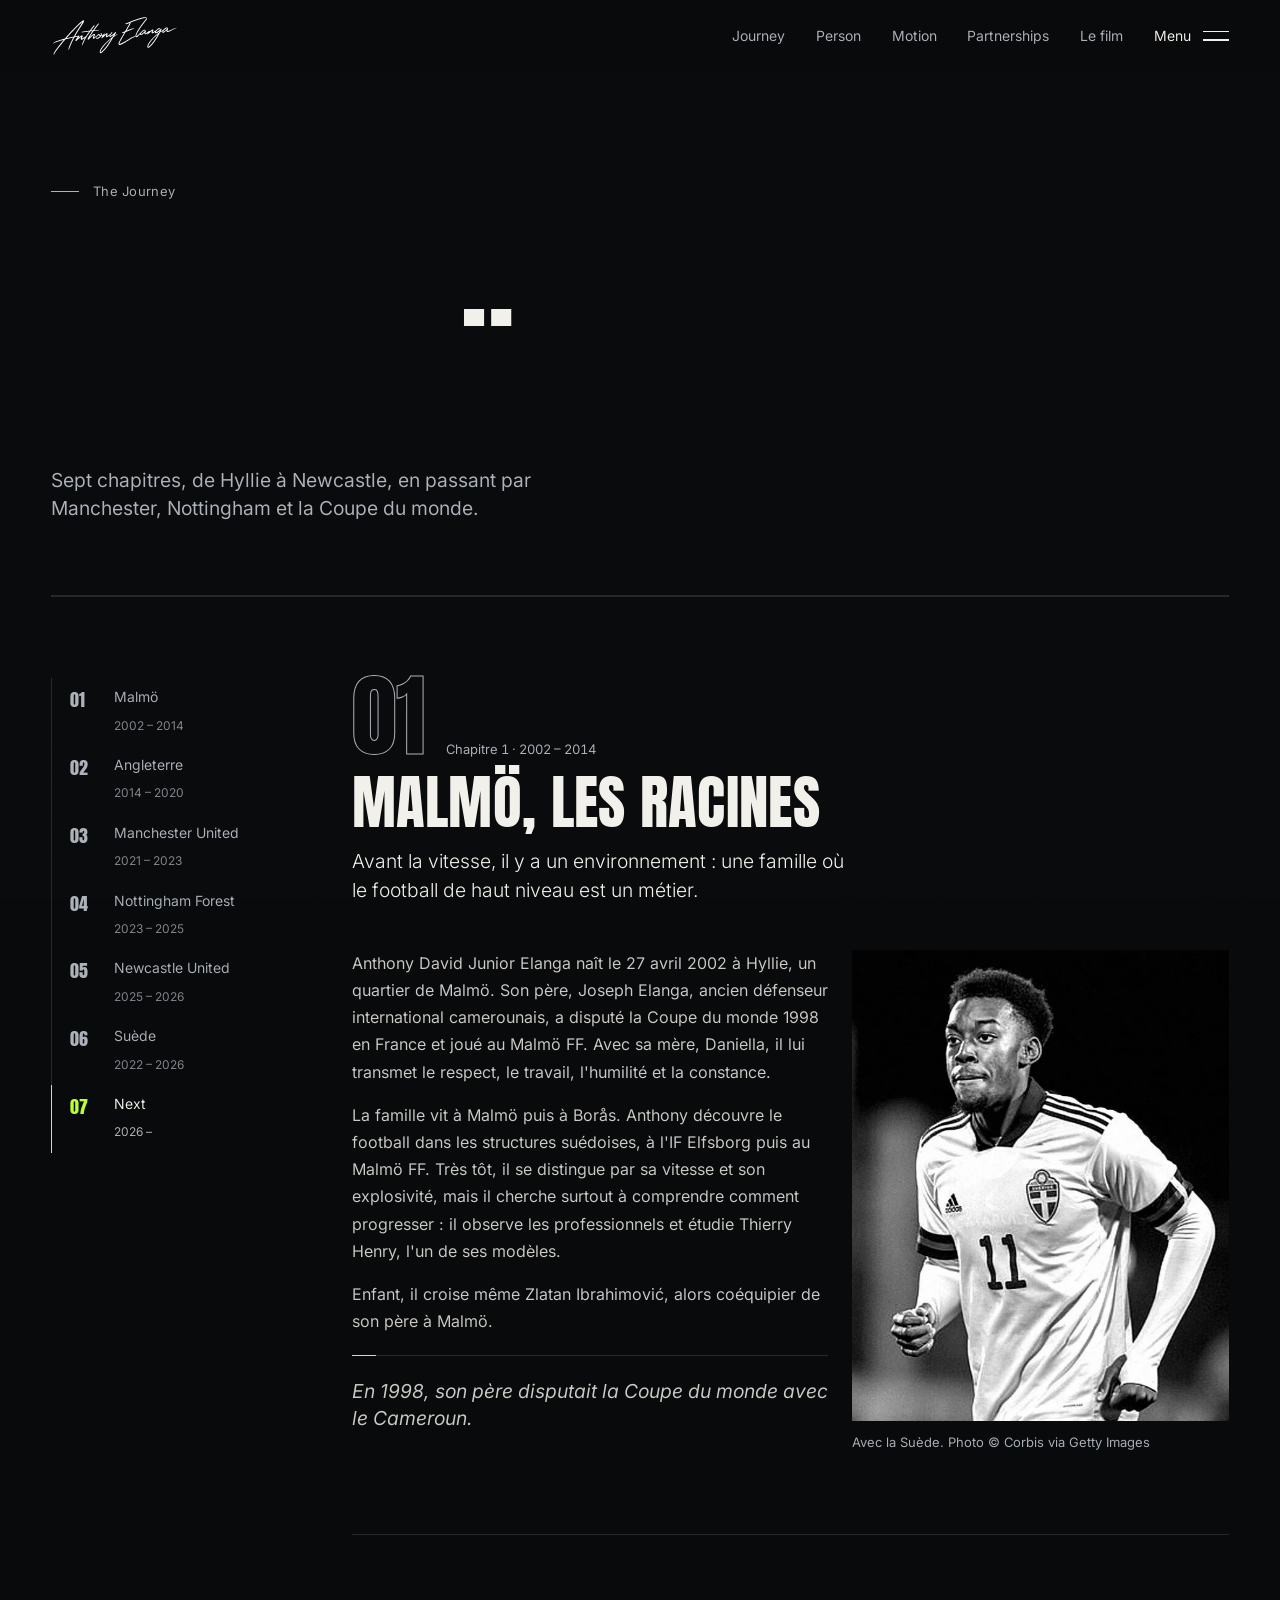
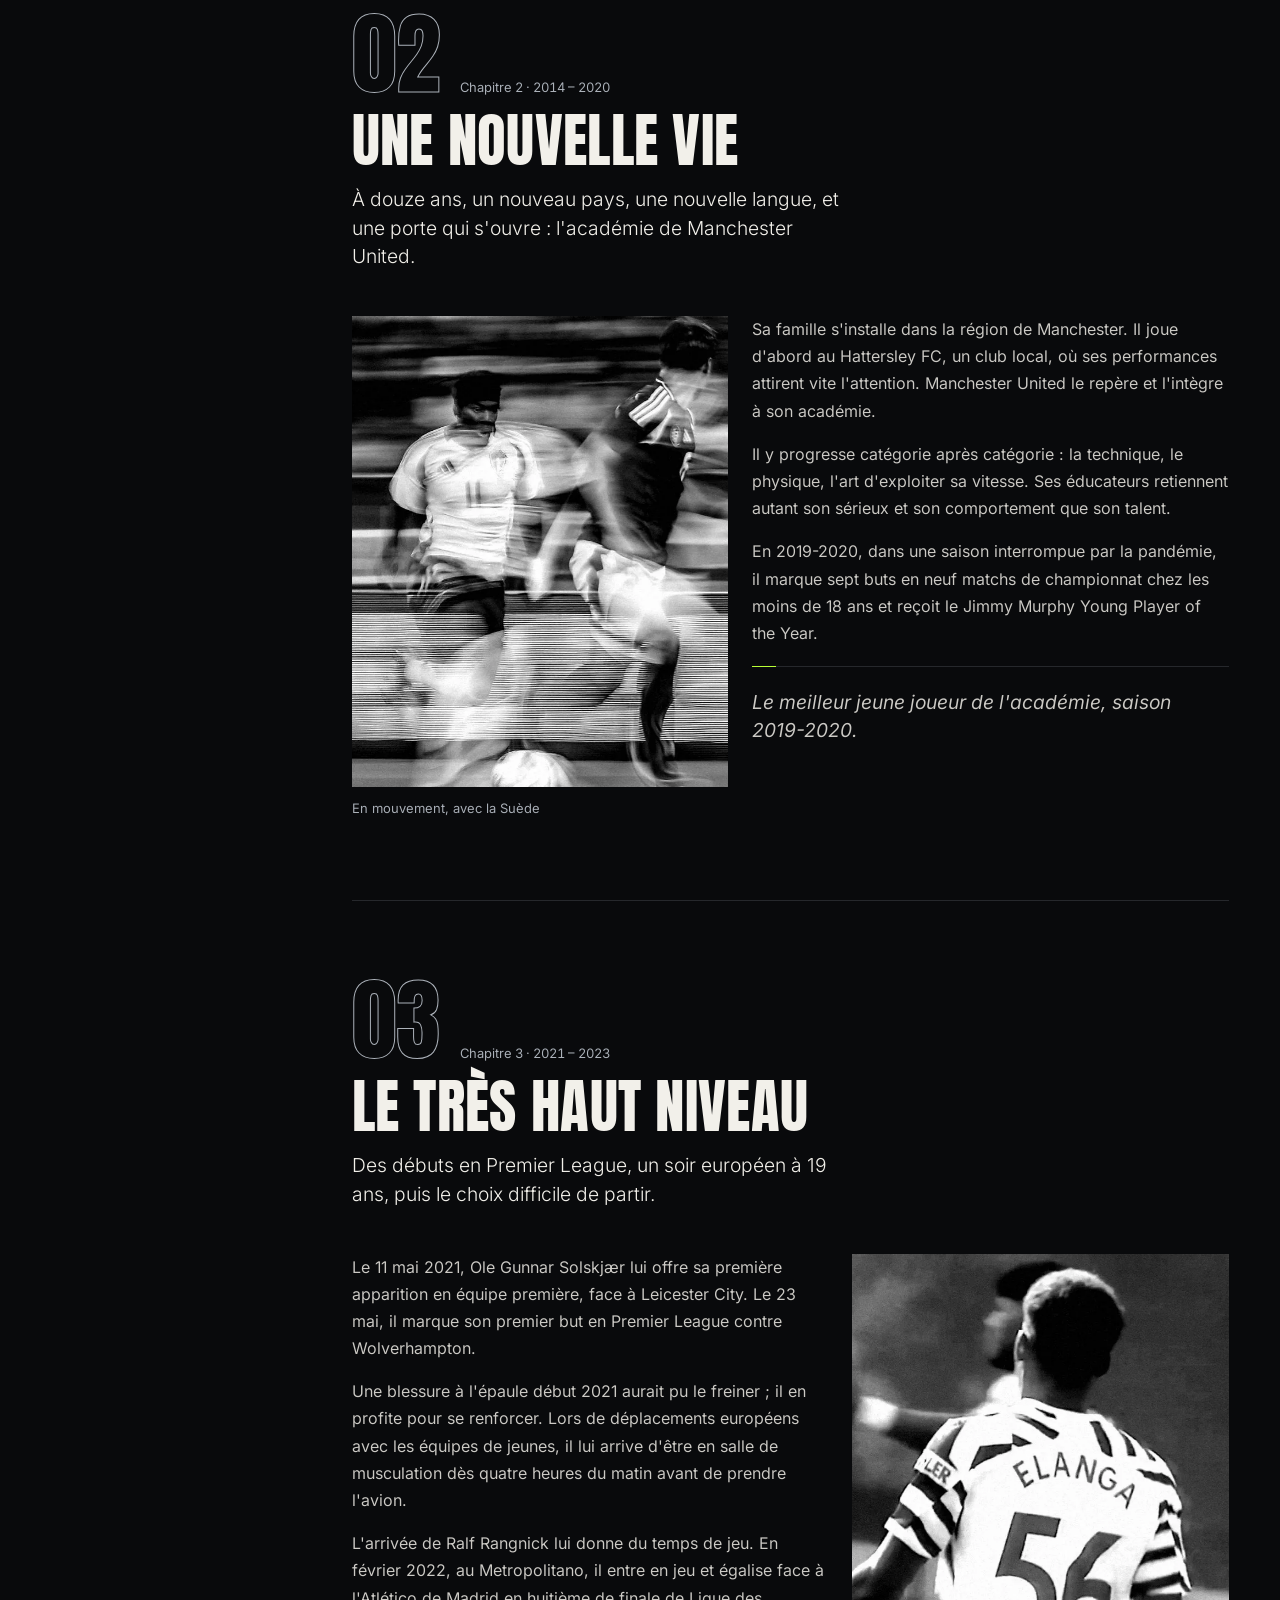
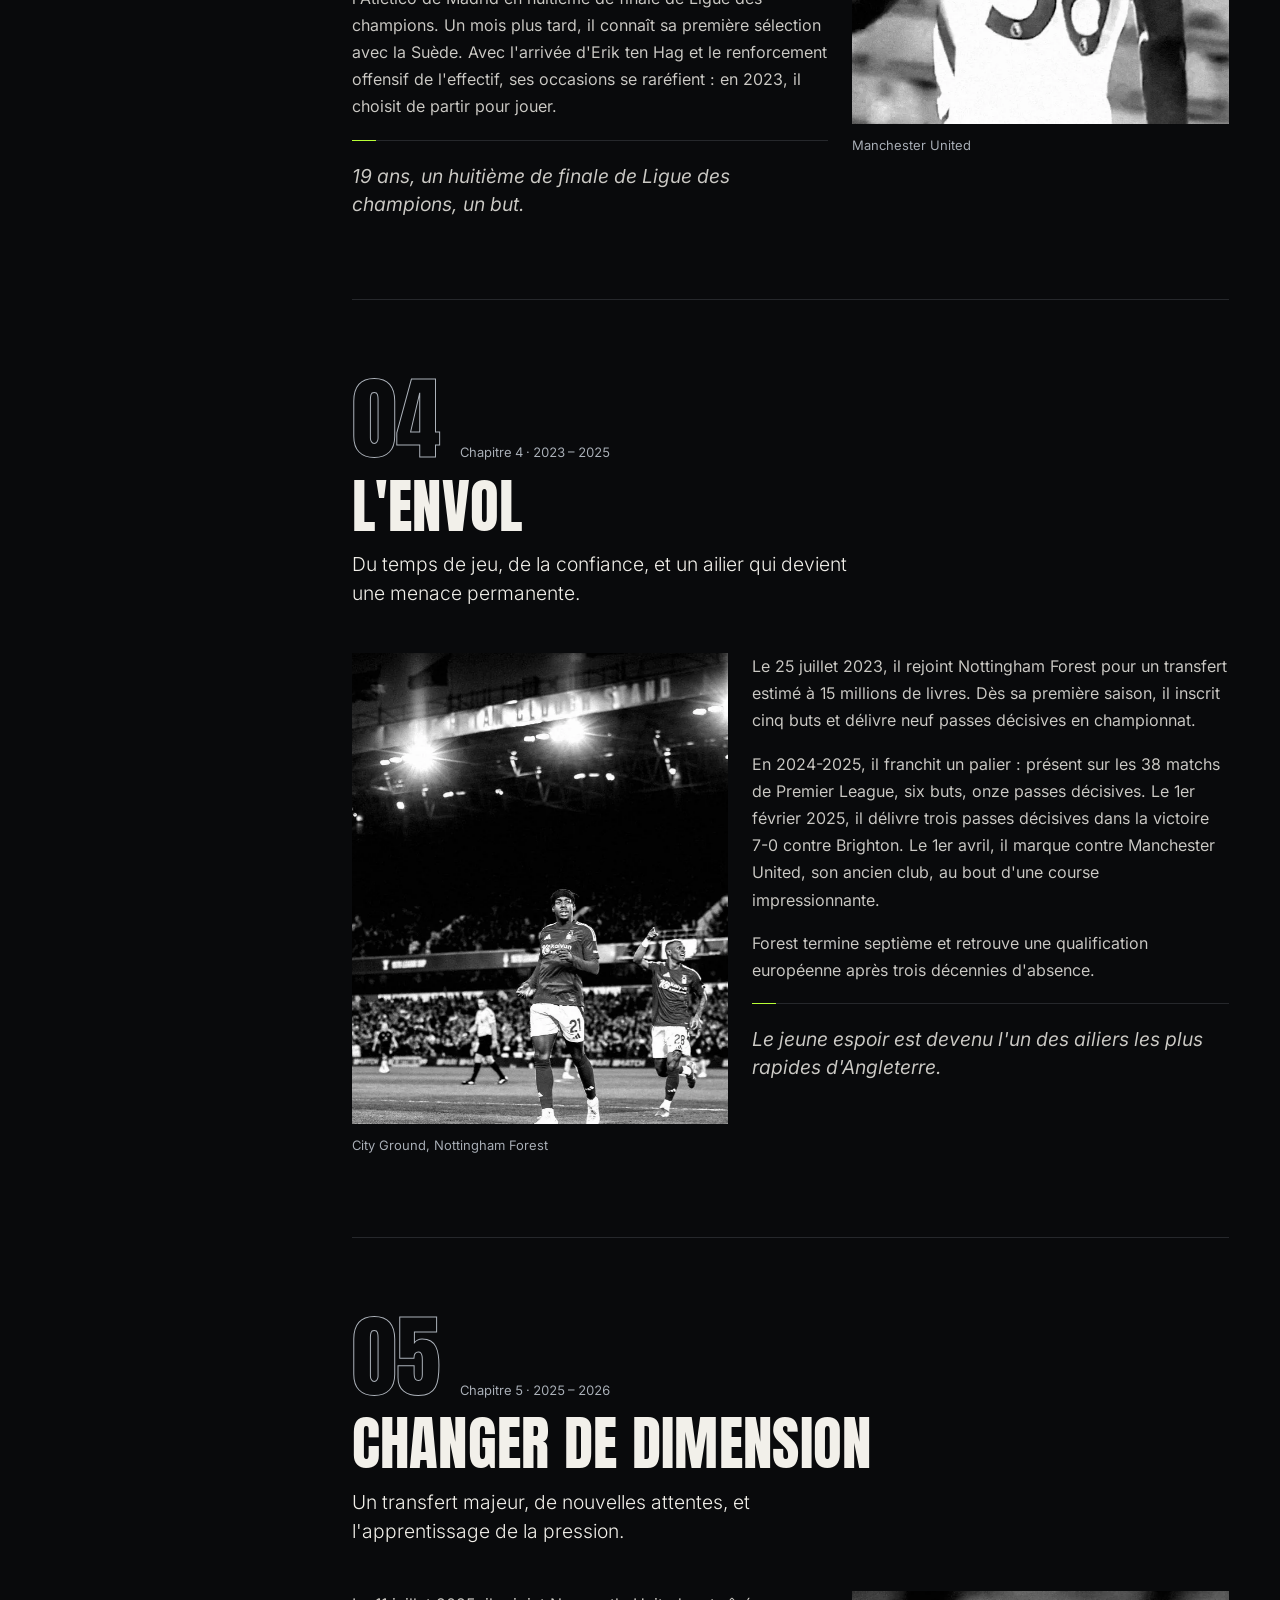
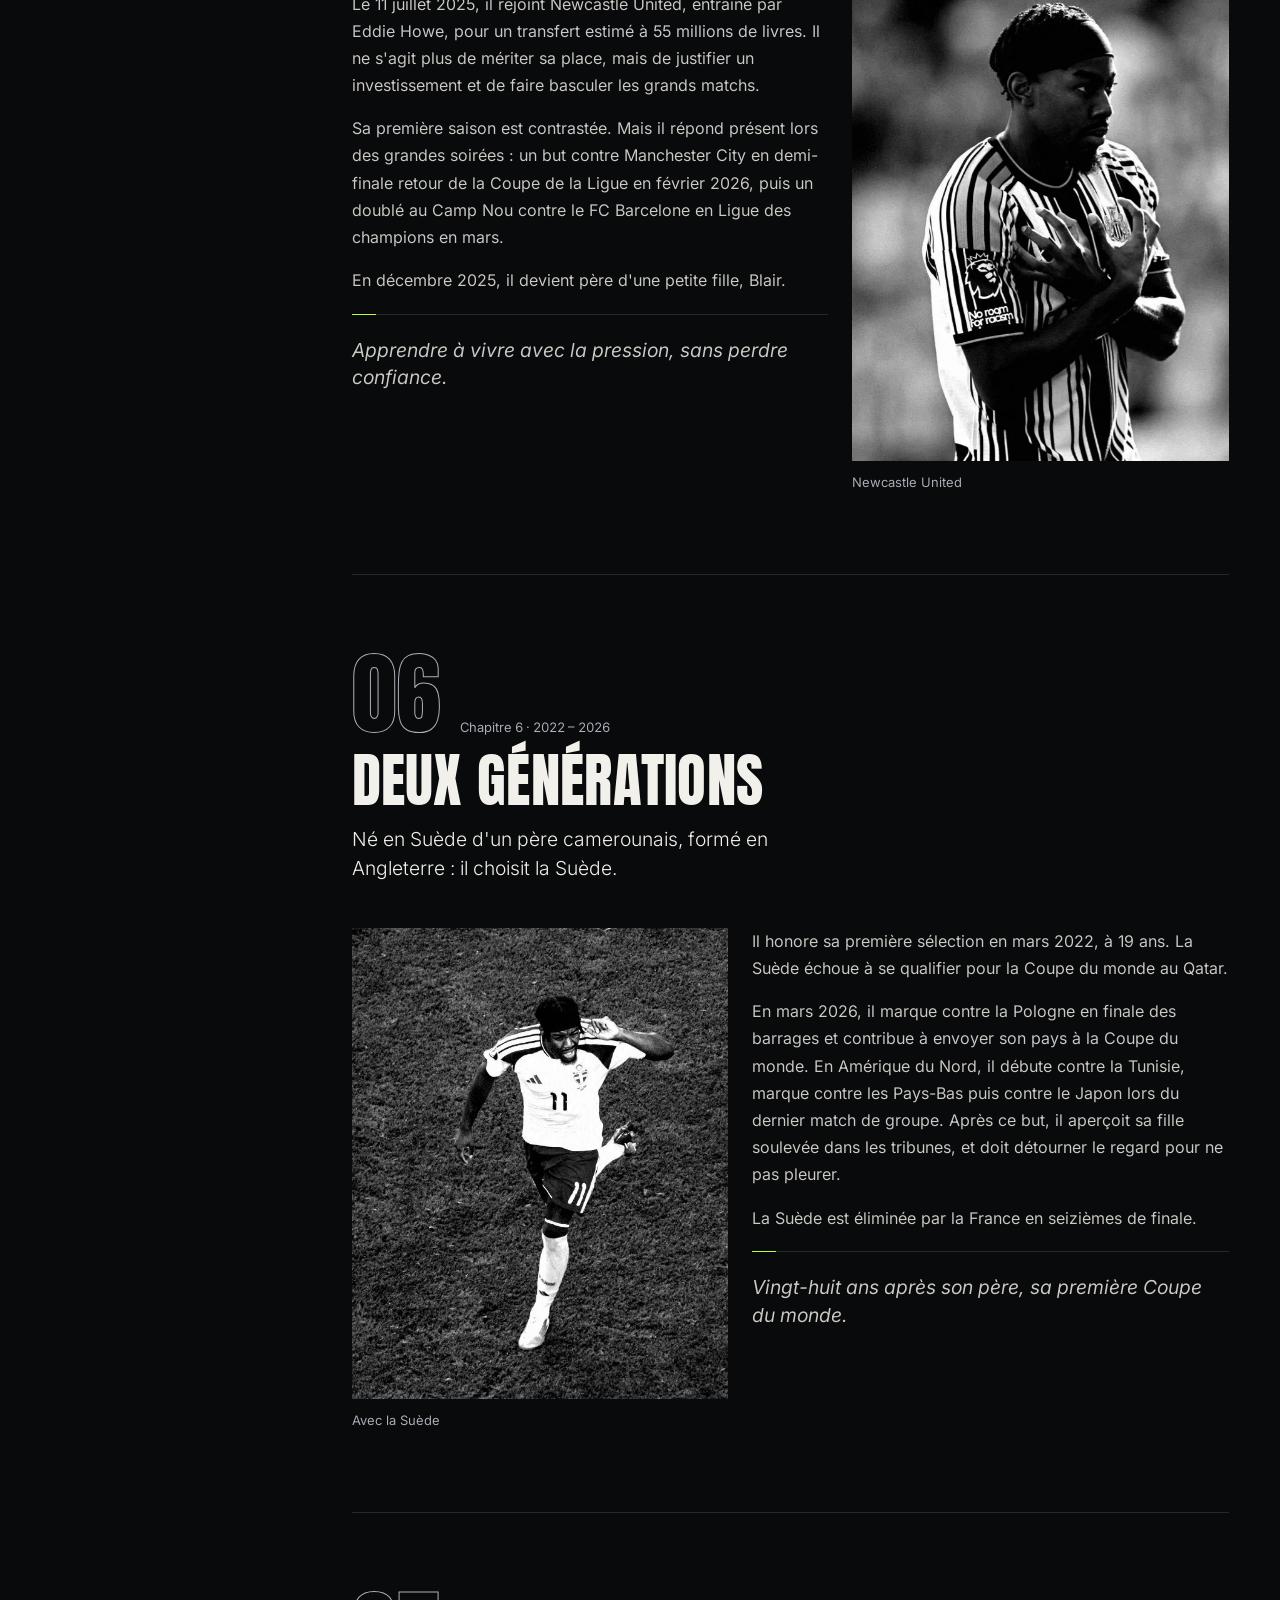
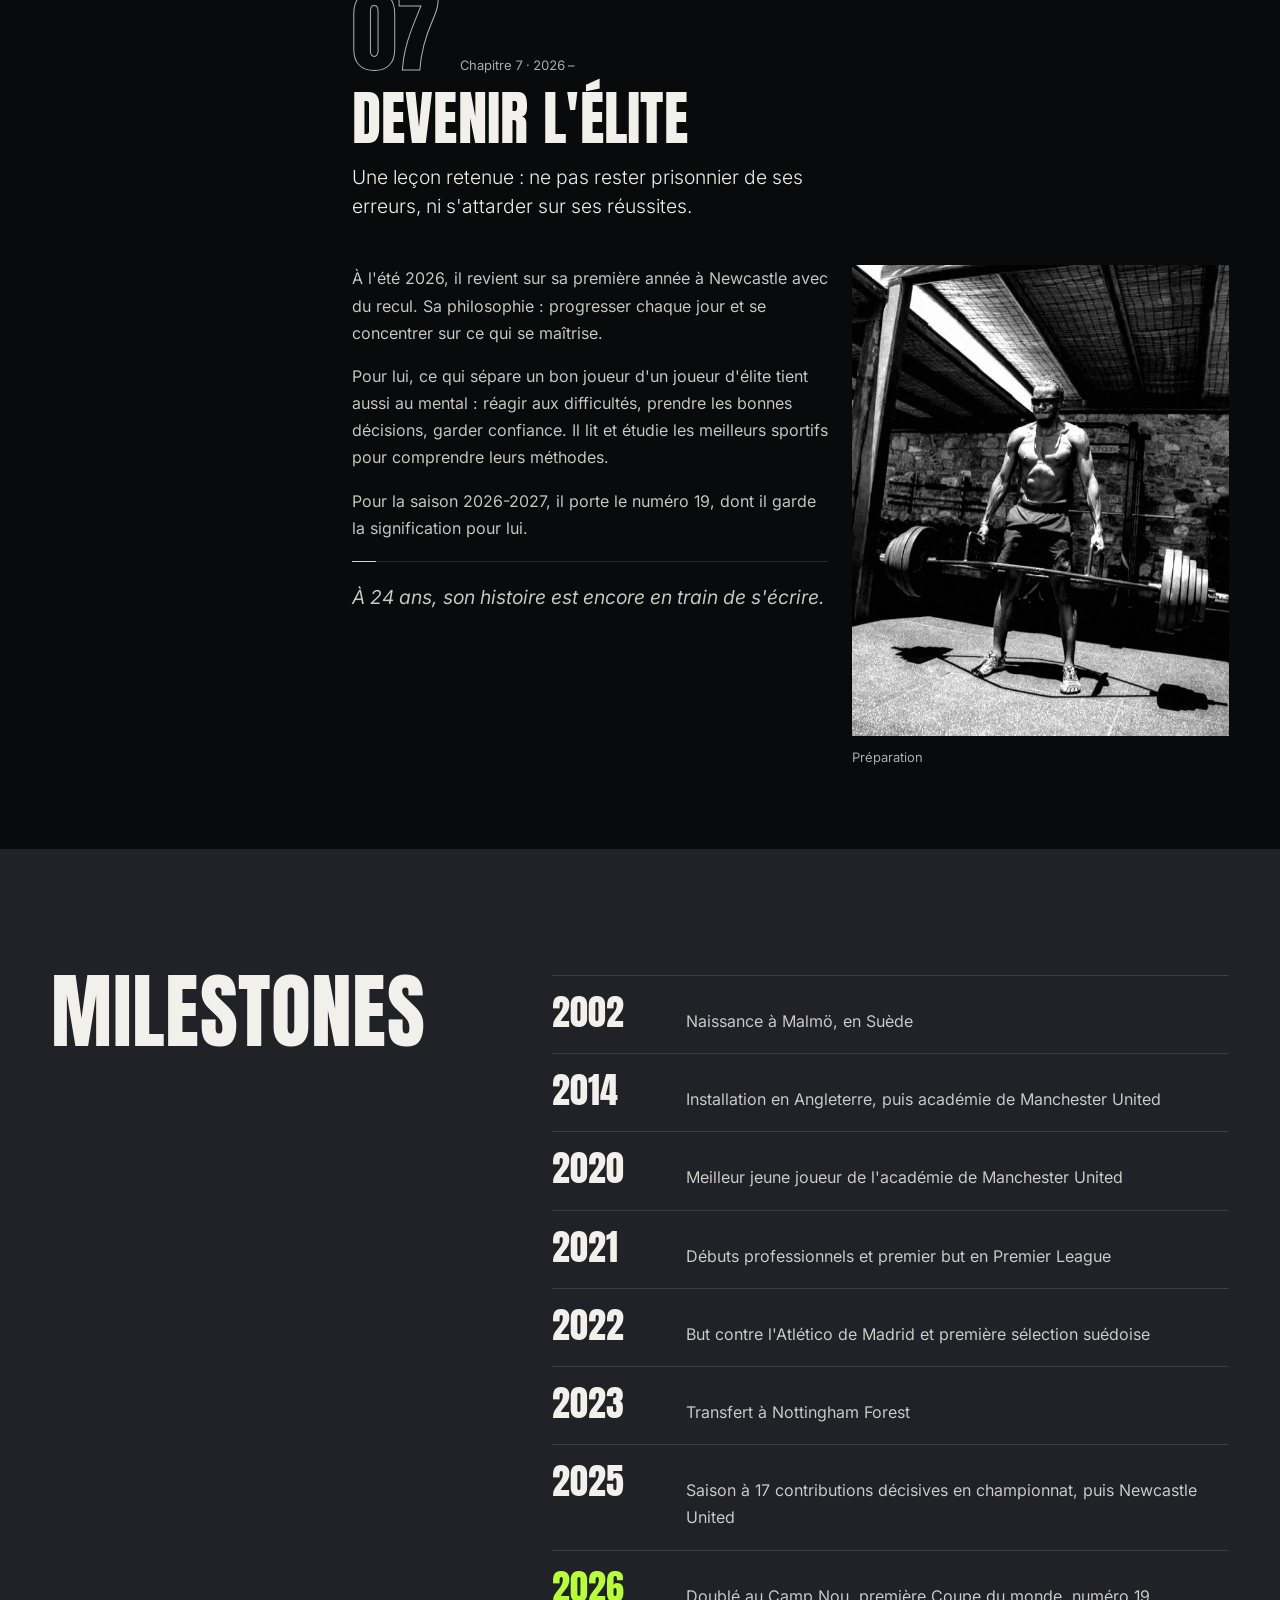
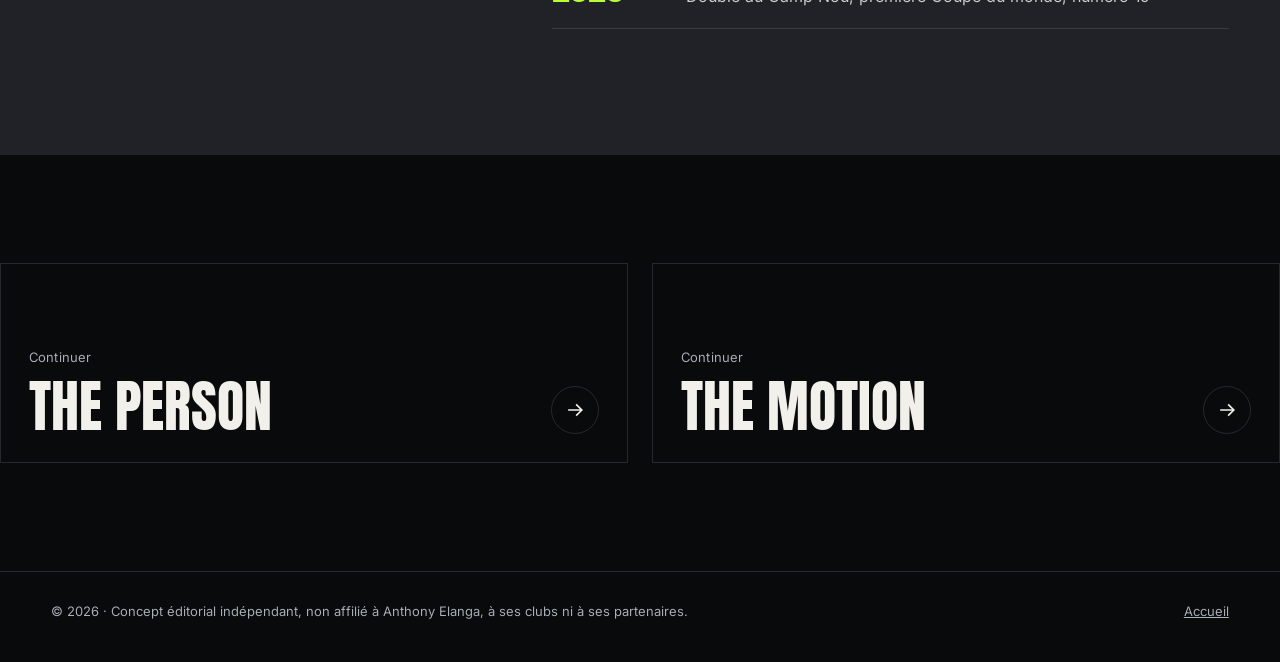
==== commit f17d2abc: "M4 : Partnerships, media kit et rapport qualité - partnerships.html : 3 piliers, repères, audience e" ====
--- a/journey.html
+++ b/journey.html
@@ -33,6 +33,7 @@
       <a href="journey.html" aria-current="page">Journey</a>
       <a href="person.html">Person</a>
       <a href="motion.html">Motion</a>
+      <a href="partnerships.html">Partnerships</a>
     </nav>
     <button class="header-film" type="button" data-open-film>Le film</button>
     <button class="menu-btn" id="menu-btn" type="button" aria-expanded="false" aria-controls="menu">
@@ -50,7 +51,7 @@
       <li><a href="journey.html" aria-current="page">The Journey</a></li>
       <li><a href="person.html">The Person</a></li>
       <li><a href="motion.html">The Motion</a></li>
-      <li><span class="as-link is-soon" aria-disabled="true">Partnerships<span class="soon">bientôt</span></span></li>
+      <li><a href="partnerships.html">Partnerships</a></li>
     </ul>
     <p class="menu-foot">Concept éditorial indépendant. Always forward.</p>
   </div>
@@ -72,7 +73,7 @@
         <p class="ch-lede">Avant la vitesse, il y a un environnement : une famille où le football de haut niveau est un métier.</p>
         <div class="ch-body">
           <div class="ch-text"><p>Anthony David Junior Elanga naît le 27 avril 2002 à Hyllie, un quartier de Malmö. Son père, Joseph Elanga, ancien défenseur international camerounais, a disputé la Coupe du monde 1998 en France et joué au Malmö FF. Avec sa mère, Daniella, il lui transmet le respect, le travail, l'humilité et la constance.</p><p>La famille vit à Malmö puis à Borås. Anthony découvre le football dans les structures suédoises, à l'IF Elfsborg puis au Malmö FF. Très tôt, il se distingue par sa vitesse et son explosivité, mais il cherche surtout à comprendre comment progresser : il observe les professionnels et étudie Thierry Henry, l'un de ses modèles.</p><p>Enfant, il croise même Zlatan Ibrahimović, alors coéquipier de son père à Malmö.</p><p class="moment">En 1998, son père disputait la Coupe du monde avec le Cameroun.</p></div>
-          <figure class="fig portrait"><div class="frame"><img src="media/photo-01.jpg" width="640" height="800" alt="Anthony Elanga sous le maillot de la Suède" loading="lazy" decoding="async"></div><figcaption>Avec la Suède. Photo © Corbis via Getty Images</figcaption></figure>
+          <figure class="fig portrait"><div class="frame"><picture><source type="image/webp" srcset="media/photo-01.webp"><img src="media/photo-01.jpg" width="640" height="800" alt="Anthony Elanga sous le maillot de la Suède" loading="lazy" decoding="async"></picture></div><figcaption>Avec la Suède. Photo © Corbis via Getty Images</figcaption></figure>
         </div>
       </article>
       <article class="chapter alt" id="chapitre-2" aria-labelledby="ch2-title">
@@ -81,7 +82,7 @@
         <p class="ch-lede">À douze ans, un nouveau pays, une nouvelle langue, et une porte qui s'ouvre : l'académie de Manchester United.</p>
         <div class="ch-body">
           <div class="ch-text"><p>Sa famille s'installe dans la région de Manchester. Il joue d'abord au Hattersley FC, un club local, où ses performances attirent vite l'attention. Manchester United le repère et l'intègre à son académie.</p><p>Il y progresse catégorie après catégorie : la technique, le physique, l'art d'exploiter sa vitesse. Ses éducateurs retiennent autant son sérieux et son comportement que son talent.</p><p>En 2019-2020, dans une saison interrompue par la pandémie, il marque sept buts en neuf matchs de championnat chez les moins de 18 ans et reçoit le Jimmy Murphy Young Player of the Year.</p><p class="moment">Le meilleur jeune joueur de l'académie, saison 2019-2020.</p></div>
-          <figure class="fig portrait"><div class="frame"><img src="media/photo-02.jpg" width="688" height="860" alt="Anthony Elanga en pleine course, ballon au pied, avec la Suède" loading="lazy" decoding="async"></div><figcaption>En mouvement, avec la Suède</figcaption></figure>
+          <figure class="fig portrait"><div class="frame"><picture><source type="image/webp" srcset="media/photo-02.webp"><img src="media/photo-02.jpg" width="688" height="860" alt="Anthony Elanga en pleine course, ballon au pied, avec la Suède" loading="lazy" decoding="async"></picture></div><figcaption>En mouvement, avec la Suède</figcaption></figure>
         </div>
       </article>
       <article class="chapter" id="chapitre-3" aria-labelledby="ch3-title">
@@ -90,7 +91,7 @@
         <p class="ch-lede">Des débuts en Premier League, un soir européen à 19 ans, puis le choix difficile de partir.</p>
         <div class="ch-body">
           <div class="ch-text"><p>Le 11 mai 2021, Ole Gunnar Solskjær lui offre sa première apparition en équipe première, face à Leicester City. Le 23 mai, il marque son premier but en Premier League contre Wolverhampton.</p><p>Une blessure à l'épaule début 2021 aurait pu le freiner ; il en profite pour se renforcer. Lors de déplacements européens avec les équipes de jeunes, il lui arrive d'être en salle de musculation dès quatre heures du matin avant de prendre l'avion.</p><p>L'arrivée de Ralf Rangnick lui donne du temps de jeu. En février 2022, au Metropolitano, il entre en jeu et égalise face à l'Atlético de Madrid en huitième de finale de Ligue des champions. Un mois plus tard, il connaît sa première sélection avec la Suède. Avec l'arrivée d'Erik ten Hag et le renforcement offensif de l'effectif, ses occasions se raréfient : en 2023, il choisit de partir pour jouer.</p><p class="moment">19 ans, un huitième de finale de Ligue des champions, un but.</p></div>
-          <figure class="fig portrait"><div class="frame"><img src="media/bw-56.jpg" width="720" height="900" alt="Anthony Elanga de dos, maillot Elanga 56" loading="lazy" decoding="async"></div><figcaption>Manchester United</figcaption></figure>
+          <figure class="fig portrait"><div class="frame"><picture><source type="image/webp" srcset="media/bw-56.webp"><img src="media/bw-56.jpg" width="720" height="900" alt="Anthony Elanga de dos, maillot Elanga 56" loading="lazy" decoding="async"></picture></div><figcaption>Manchester United</figcaption></figure>
         </div>
       </article>
       <article class="chapter alt" id="chapitre-4" aria-labelledby="ch4-title">
@@ -99,7 +100,7 @@
         <p class="ch-lede">Du temps de jeu, de la confiance, et un ailier qui devient une menace permanente.</p>
         <div class="ch-body">
           <div class="ch-text"><p>Le 25 juillet 2023, il rejoint Nottingham Forest pour un transfert estimé à 15 millions de livres. Dès sa première saison, il inscrit cinq buts et délivre neuf passes décisives en championnat.</p><p>En 2024-2025, il franchit un palier : présent sur les 38 matchs de Premier League, six buts, onze passes décisives. Le 1er février 2025, il délivre trois passes décisives dans la victoire 7-0 contre Brighton. Le 1er avril, il marque contre Manchester United, son ancien club, au bout d'une course impressionnante.</p><p>Forest termine septième et retrouve une qualification européenne après trois décennies d'absence.</p><p class="moment">Le jeune espoir est devenu l'un des ailiers les plus rapides d'Angleterre.</p></div>
-          <figure class="fig portrait"><div class="frame"><img src="media/photo-04.jpg" width="688" height="860" alt="Anthony Elanga sous les projecteurs du City Ground, maillot de Nottingham Forest" loading="lazy" decoding="async"></div><figcaption>City Ground, Nottingham Forest</figcaption></figure>
+          <figure class="fig portrait"><div class="frame"><picture><source type="image/webp" srcset="media/photo-04.webp"><img src="media/photo-04.jpg" width="688" height="860" alt="Anthony Elanga sous les projecteurs du City Ground, maillot de Nottingham Forest" loading="lazy" decoding="async"></picture></div><figcaption>City Ground, Nottingham Forest</figcaption></figure>
         </div>
       </article>
       <article class="chapter" id="chapitre-5" aria-labelledby="ch5-title">
@@ -108,7 +109,7 @@
         <p class="ch-lede">Un transfert majeur, de nouvelles attentes, et l'apprentissage de la pression.</p>
         <div class="ch-body">
           <div class="ch-text"><p>Le 11 juillet 2025, il rejoint Newcastle United, entraîné par Eddie Howe, pour un transfert estimé à 55 millions de livres. Il ne s'agit plus de mériter sa place, mais de justifier un investissement et de faire basculer les grands matchs.</p><p>Sa première saison est contrastée. Mais il répond présent lors des grandes soirées : un but contre Manchester City en demi-finale retour de la Coupe de la Ligue en février 2026, puis un doublé au Camp Nou contre le FC Barcelone en Ligue des champions en mars.</p><p>En décembre 2025, il devient père d'une petite fille, Blair.</p><p class="moment">Apprendre à vivre avec la pression, sans perdre confiance.</p></div>
-          <figure class="fig portrait"><div class="frame"><img src="media/photo-05.jpg" width="632" height="790" alt="Anthony Elanga, mains croisées sur la poitrine, maillot de Newcastle United" loading="lazy" decoding="async"></div><figcaption>Newcastle United</figcaption></figure>
+          <figure class="fig portrait"><div class="frame"><picture><source type="image/webp" srcset="media/photo-05.webp"><img src="media/photo-05.jpg" width="632" height="790" alt="Anthony Elanga, mains croisées sur la poitrine, maillot de Newcastle United" loading="lazy" decoding="async"></picture></div><figcaption>Newcastle United</figcaption></figure>
         </div>
       </article>
       <article class="chapter alt" id="chapitre-6" aria-labelledby="ch6-title">
@@ -117,7 +118,7 @@
         <p class="ch-lede">Né en Suède d'un père camerounais, formé en Angleterre : il choisit la Suède.</p>
         <div class="ch-body">
           <div class="ch-text"><p>Il honore sa première sélection en mars 2022, à 19 ans. La Suède échoue à se qualifier pour la Coupe du monde au Qatar.</p><p>En mars 2026, il marque contre la Pologne en finale des barrages et contribue à envoyer son pays à la Coupe du monde. En Amérique du Nord, il débute contre la Tunisie, marque contre les Pays-Bas puis contre le Japon lors du dernier match de groupe. Après ce but, il aperçoit sa fille soulevée dans les tribunes, et doit détourner le regard pour ne pas pleurer.</p><p>La Suède est éliminée par la France en seizièmes de finale.</p><p class="moment">Vingt-huit ans après son père, sa première Coupe du monde.</p></div>
-          <figure class="fig portrait"><div class="frame"><img src="media/photo-06.jpg" width="654" height="817" alt="Anthony Elanga célèbre un but avec la Suède, main à l'oreille" loading="lazy" decoding="async"></div><figcaption>Avec la Suède</figcaption></figure>
+          <figure class="fig portrait"><div class="frame"><picture><source type="image/webp" srcset="media/photo-06.webp"><img src="media/photo-06.jpg" width="654" height="817" alt="Anthony Elanga célèbre un but avec la Suède, main à l'oreille" loading="lazy" decoding="async"></picture></div><figcaption>Avec la Suède</figcaption></figure>
         </div>
       </article>
       <article class="chapter" id="chapitre-7" aria-labelledby="ch7-title">
@@ -126,7 +127,7 @@
         <p class="ch-lede">Une leçon retenue : ne pas rester prisonnier de ses erreurs, ni s'attarder sur ses réussites.</p>
         <div class="ch-body">
           <div class="ch-text"><p>À l'été 2026, il revient sur sa première année à Newcastle avec du recul. Sa philosophie : progresser chaque jour et se concentrer sur ce qui se maîtrise.</p><p>Pour lui, ce qui sépare un bon joueur d'un joueur d'élite tient aussi au mental : réagir aux difficultés, prendre les bonnes décisions, garder confiance. Il lit et étudie les meilleurs sportifs pour comprendre leurs méthodes.</p><p>Pour la saison 2026-2027, il porte le numéro 19, dont il garde la signification pour lui.</p><p class="moment">À 24 ans, son histoire est encore en train de s'écrire.</p></div>
-          <figure class="fig portrait"><div class="frame"><img src="media/photo-07.jpg" width="627" height="783" alt="Anthony Elanga à l'entraînement, soulevé de terre en plein air" loading="lazy" decoding="async"></div><figcaption>Préparation</figcaption></figure>
+          <figure class="fig portrait"><div class="frame"><picture><source type="image/webp" srcset="media/photo-07.webp"><img src="media/photo-07.jpg" width="627" height="783" alt="Anthony Elanga à l'entraînement, soulevé de terre en plein air" loading="lazy" decoding="async"></picture></div><figcaption>Préparation</figcaption></figure>
         </div>
       </article>
       </div>
--- a/css/pages.css
+++ b/css/pages.css
@@ -149,3 +149,61 @@
   .moment-list .st{justify-self:start}
 }
 .page-person .site-footer{background:var(--obsidian);border-top:0}
+
+/* ---------------- Partnerships ---------------- */
+.demo-note{margin-top:24px;max-width:62ch;padding:14px 18px;border:1px dashed var(--hair);font-size:14px;color:var(--titanium)}
+.todo{display:inline-block;vertical-align:middle;margin-left:12px;padding:3px 10px;border:1px dashed var(--titanium);border-radius:999px;
+  font-family:var(--font-body);font-size:12px;letter-spacing:.02em;text-transform:none;color:var(--titanium);line-height:1.4}
+.pt-sec{display:grid;grid-template-columns:repeat(12,minmax(0,1fr));gap:var(--gutter);padding:clamp(64px,10vh,120px) 0;border-top:1px solid var(--hair)}
+.pt-sec > *{grid-column:5/13}
+.pt-sec > .pt-head{grid-column:1/5;align-self:start}
+.pt-head h2{margin-top:16px;font-size:clamp(44px,4.8vw,80px)}
+.pt-lede{margin-top:18px;color:var(--titanium);max-width:36ch}
+.pillars3{display:grid;grid-template-columns:repeat(3,minmax(0,1fr));gap:var(--gutter)}
+.pillar{padding-top:18px;border-top:1px solid var(--bone)}
+.pillar .k{font-size:var(--fs-small);color:var(--titanium)}
+.pillar h3{margin-top:8px;font-size:clamp(34px,3.2vw,52px)}
+.pillar p{margin-top:12px;color:rgba(242,240,234,.82);font-size:15px}
+.facts{border-top:1px solid var(--hair)}
+.fact-row{display:grid;grid-template-columns:200px 1fr;gap:var(--gutter);padding:14px 0;border-bottom:1px solid var(--hair)}
+.slot-label{font-size:var(--fs-small);color:var(--titanium)}
+.pt-src{margin-top:12px}
+.pt-sub{margin-top:clamp(40px,6vh,64px);font-size:18px;font-weight:500}
+.slots{margin-top:16px;display:grid;grid-template-columns:repeat(2,minmax(0,1fr));gap:12px}
+.slot{display:flex;flex-direction:column;gap:6px;padding:18px;border:1px dashed var(--hair)}
+.slot-value{font-family:var(--font-display);font-size:40px;line-height:1;color:var(--titanium)}
+.slot-note{font-size:13px;color:var(--titanium)}
+.formats{list-style:none;counter-reset:f;border-top:1px solid var(--hair)}
+.formats li{display:grid;grid-template-columns:minmax(0,1fr) minmax(0,1.3fr);gap:var(--gutter);align-items:baseline;padding:22px 0;border-bottom:1px solid var(--hair)}
+.formats strong{font-weight:400;font-size:clamp(30px,2.8vw,44px)}
+.formats p{color:rgba(242,240,234,.82)}
+.kit{display:grid;grid-template-columns:minmax(0,.8fr) minmax(0,1.2fr);gap:clamp(24px,4vw,56px);align-items:start}
+.kit-cover{aspect-ratio:3/4;display:flex;flex-direction:column;justify-content:space-between;padding:24px;background:var(--carbon);border:1px solid var(--hair)}
+.kit-cover .kit-sig{width:70%;height:auto}
+.kit-cover strong{font-family:var(--font-display);font-weight:400;text-transform:uppercase;font-size:clamp(40px,4vw,64px);line-height:.9}
+.kit-cover span{font-size:var(--fs-small);color:var(--titanium)}
+.kit-body > p{color:rgba(242,240,234,.86);max-width:46ch}
+.kit-list{margin:20px 0 28px;padding-left:18px;color:rgba(242,240,234,.82)}
+.kit-list li + li{margin-top:6px}
+.btn[disabled]{background:var(--carbon);color:var(--titanium);cursor:not-allowed}
+.kit-body .meta{margin-top:12px}
+.pt-form{display:grid;grid-template-columns:repeat(2,minmax(0,1fr));gap:18px var(--gutter)}
+.field{display:flex;flex-direction:column;gap:8px}
+.field:nth-child(5){grid-column:1/-1}
+.field label{font-size:14px}
+.field input,.field select,.field textarea{width:100%;min-height:48px;padding:12px 14px;border:1px solid var(--hair);border-radius:0;
+  background:var(--carbon);color:var(--bone);font:inherit;transition:border-color var(--t-fast)}
+.field textarea{resize:vertical}
+.field input:focus,.field select:focus,.field textarea:focus{outline:none;border-color:var(--volt)}
+.field [aria-invalid="true"]{border-color:#ff8a7a}
+.err{min-height:1em;font-size:13px;color:#ff8a7a}
+.form-foot{grid-column:1/-1;display:flex;flex-wrap:wrap;gap:12px 24px;align-items:center}
+.form-status{grid-column:1/-1;font-size:15px}
+.form-status:not(:empty){padding:14px 18px;border-left:2px solid var(--volt);background:var(--carbon)}
+
+@media (max-width:900px){
+  .pt-sec > *,.pt-sec > .pt-head{grid-column:1/-1}
+  .pillars3,.slots,.kit,.pt-form{grid-template-columns:1fr}
+  .fact-row,.formats li{grid-template-columns:1fr;gap:4px}
+  .kit-cover{max-width:320px}
+}
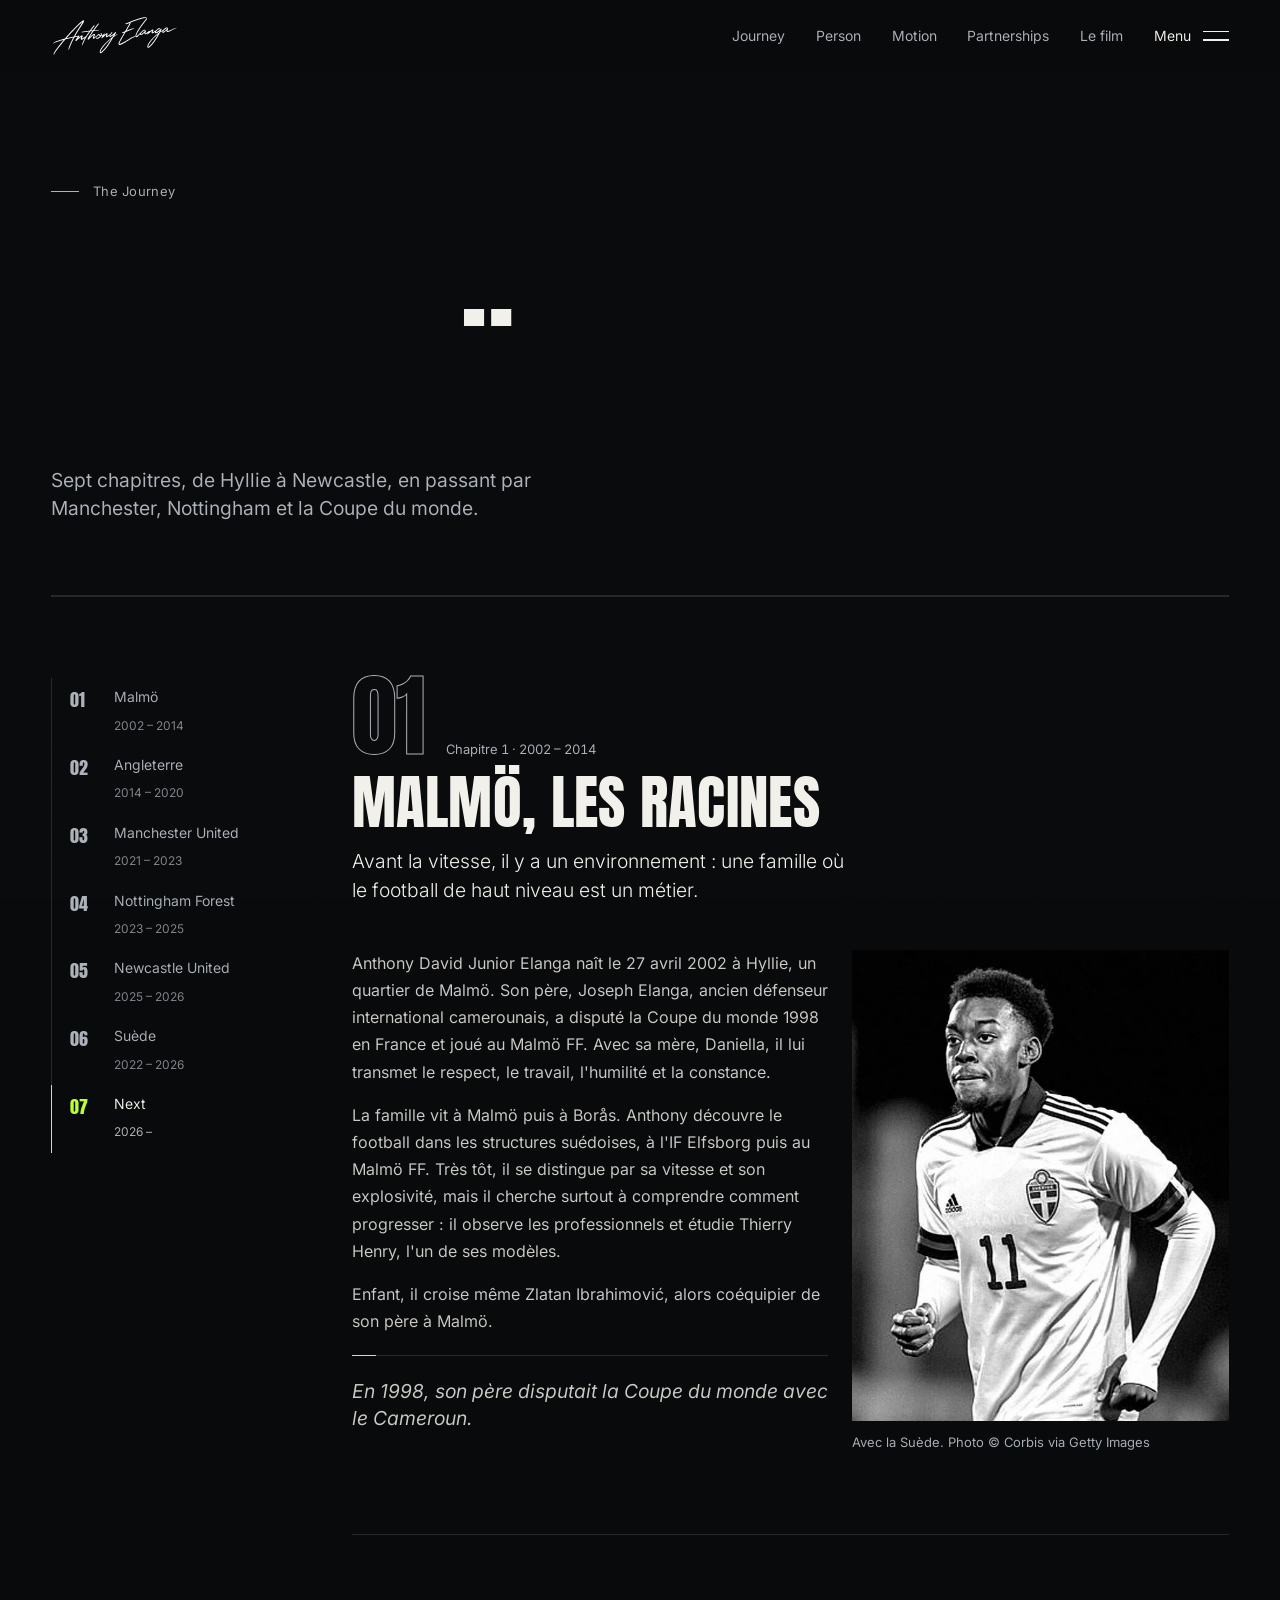
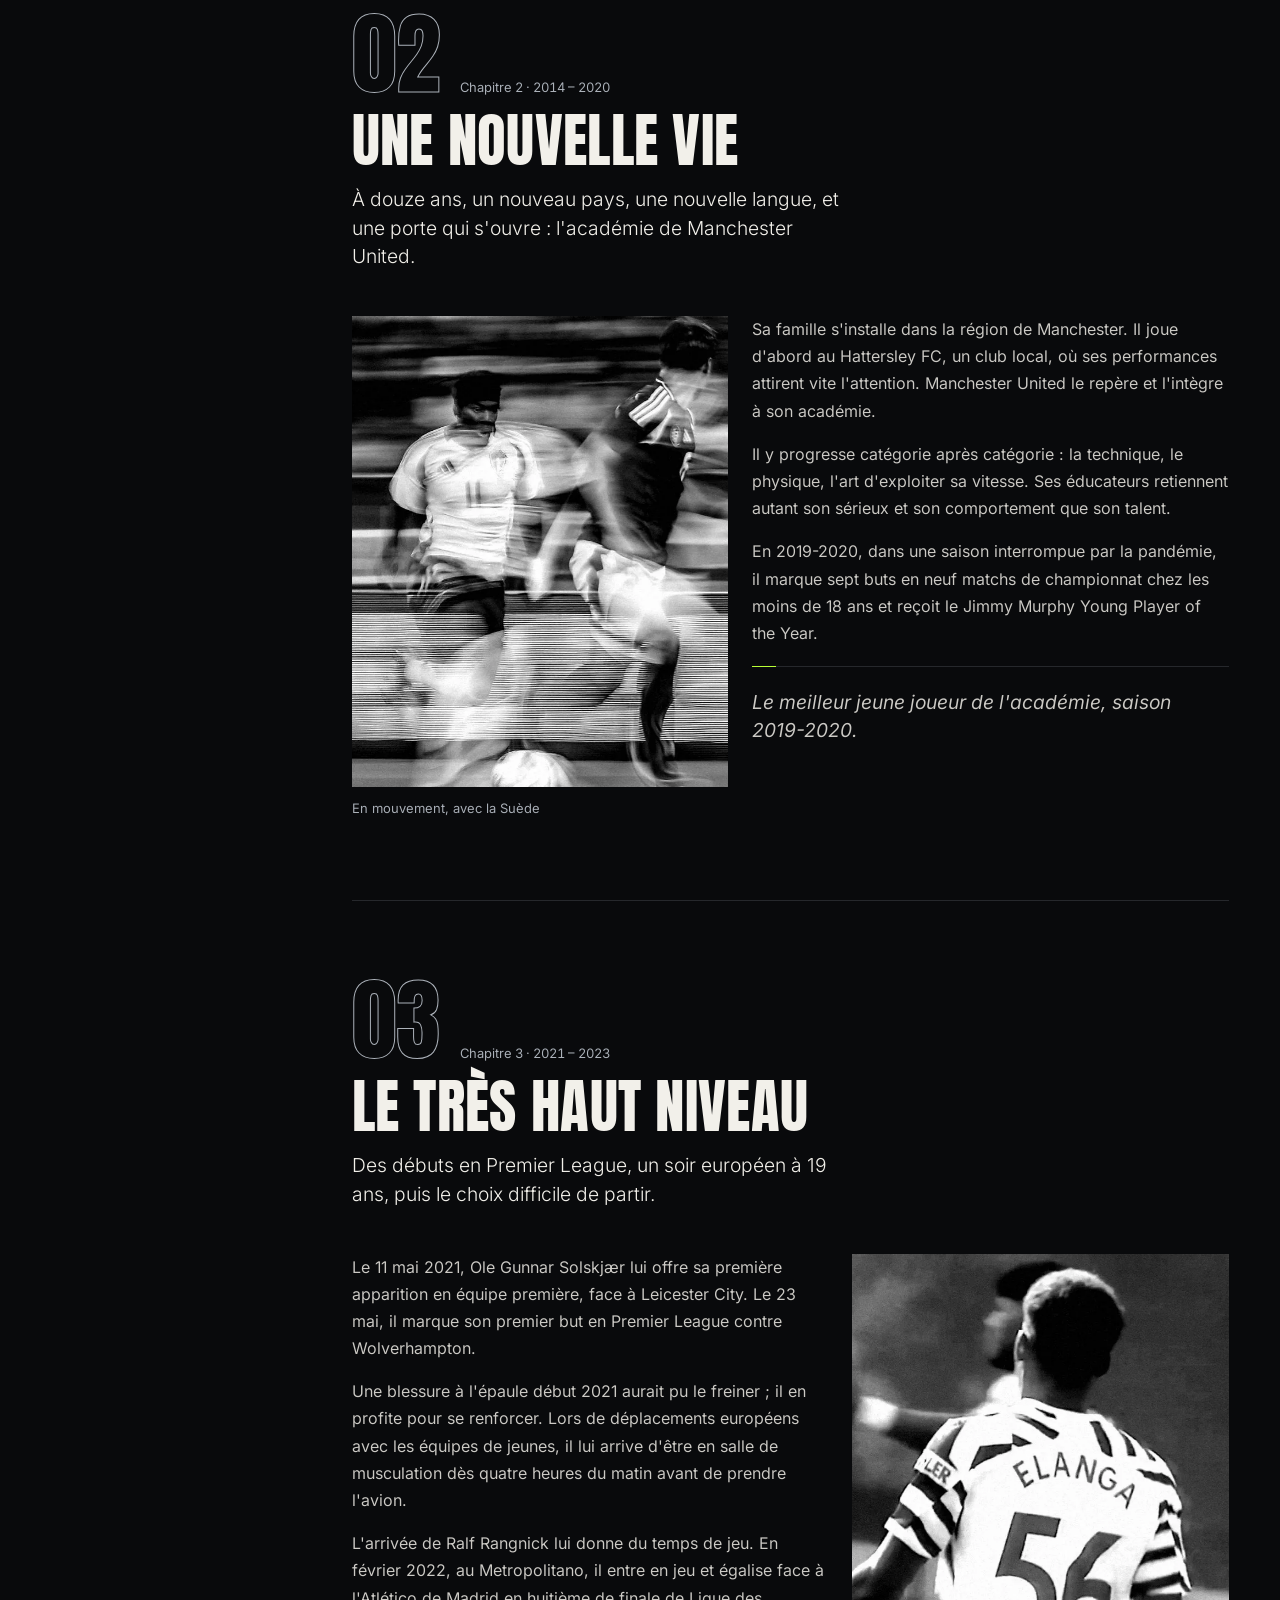
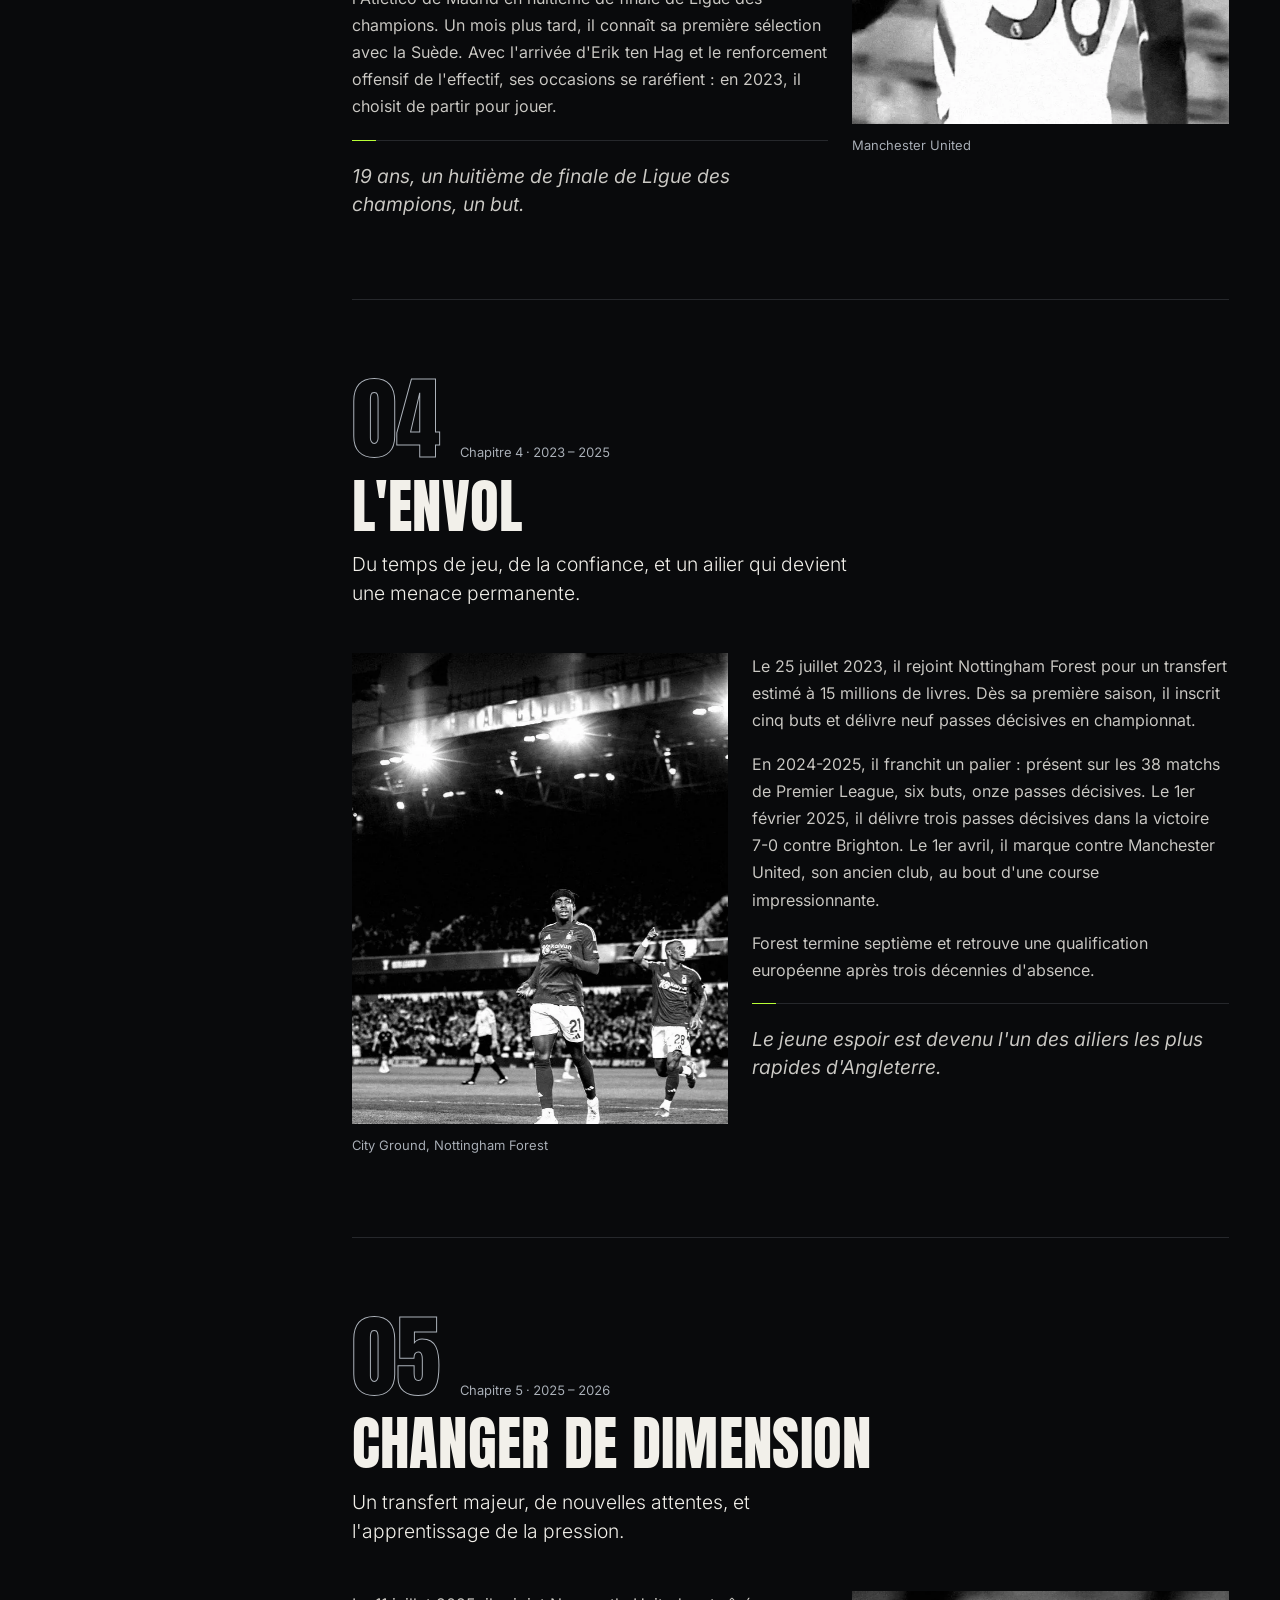
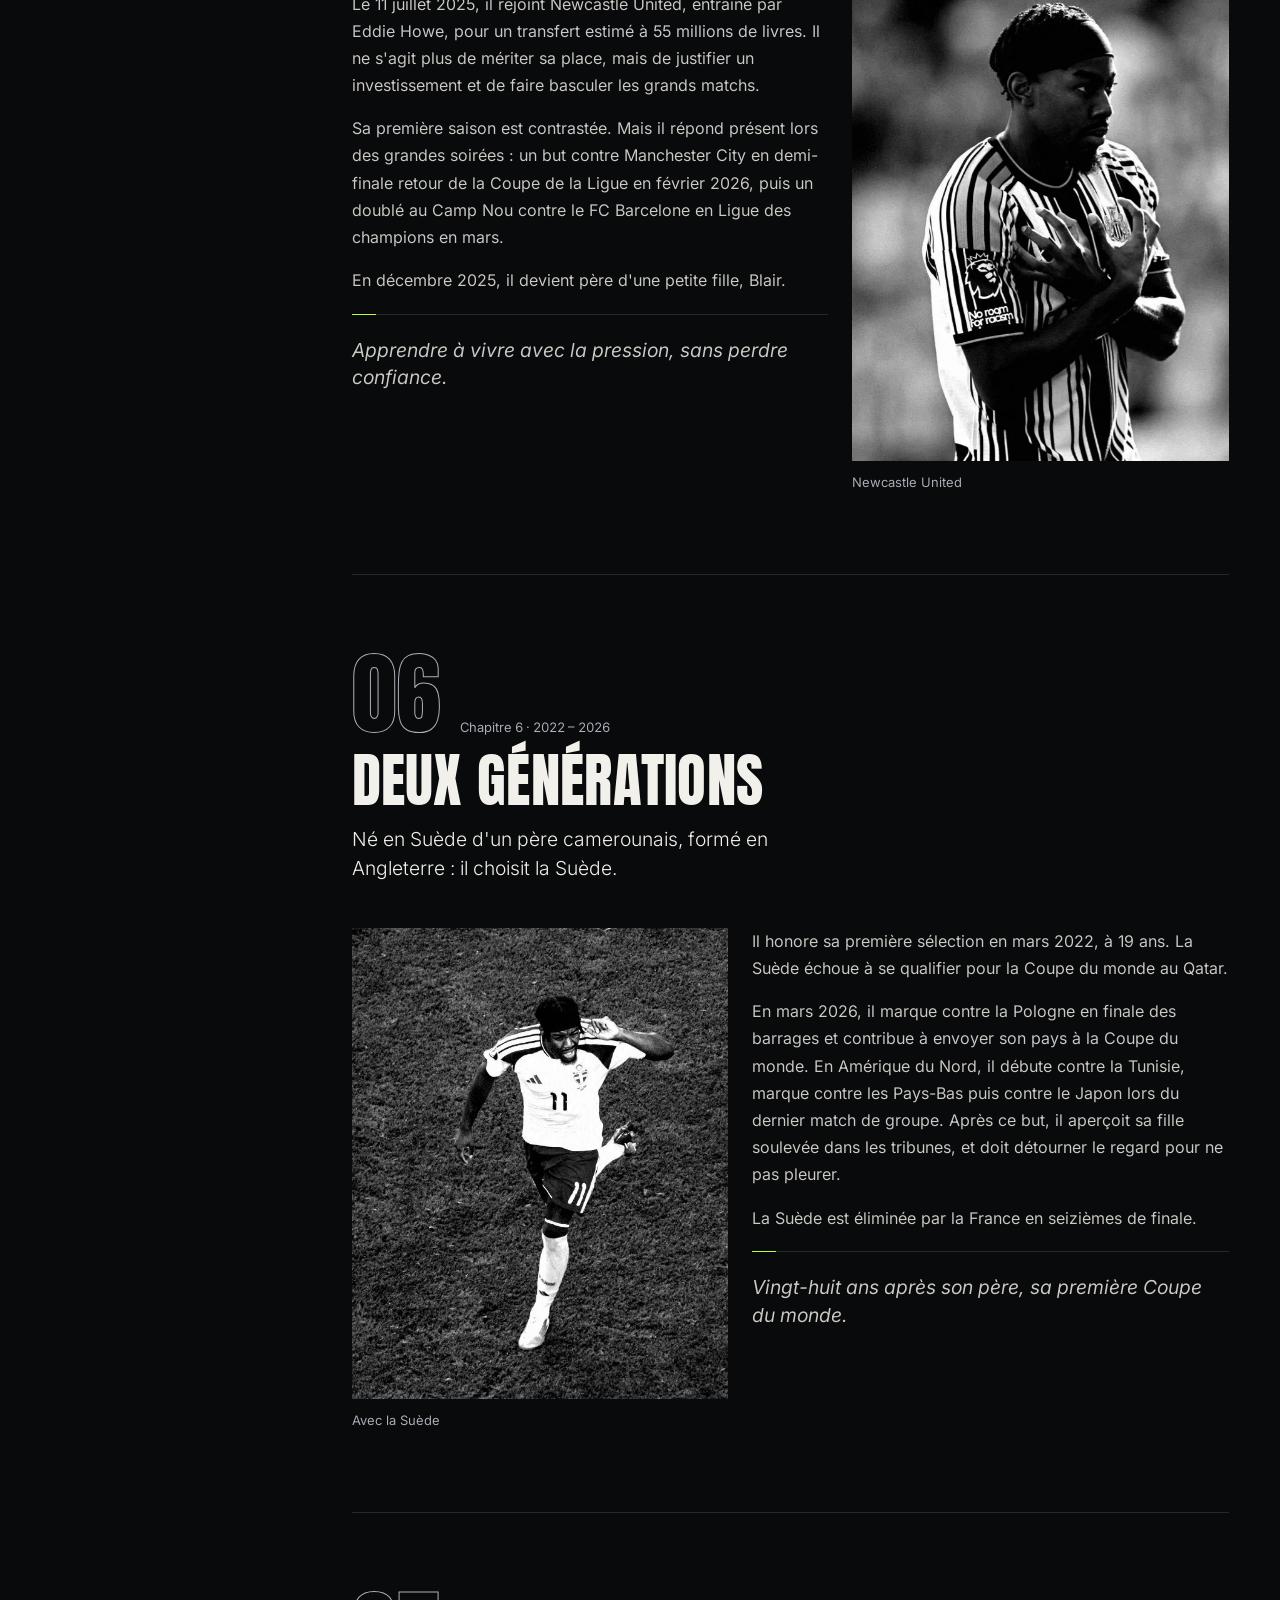
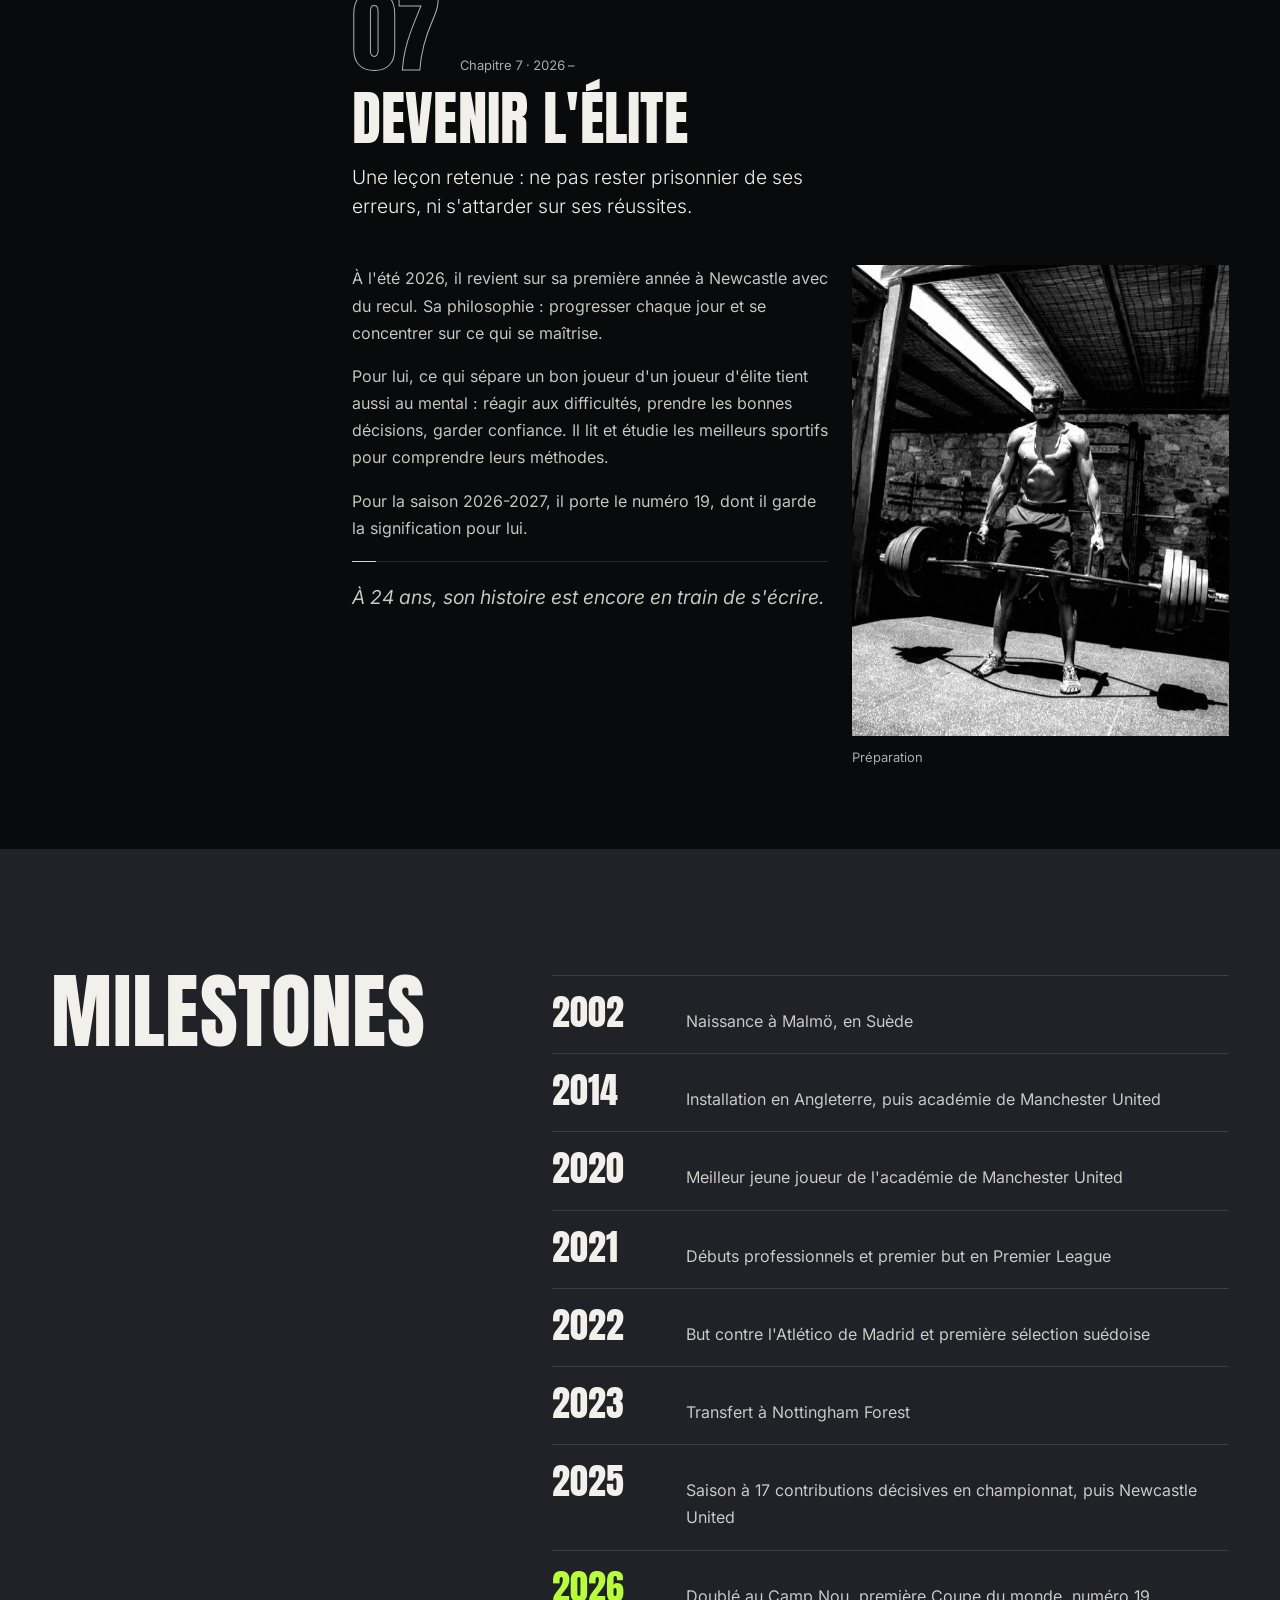
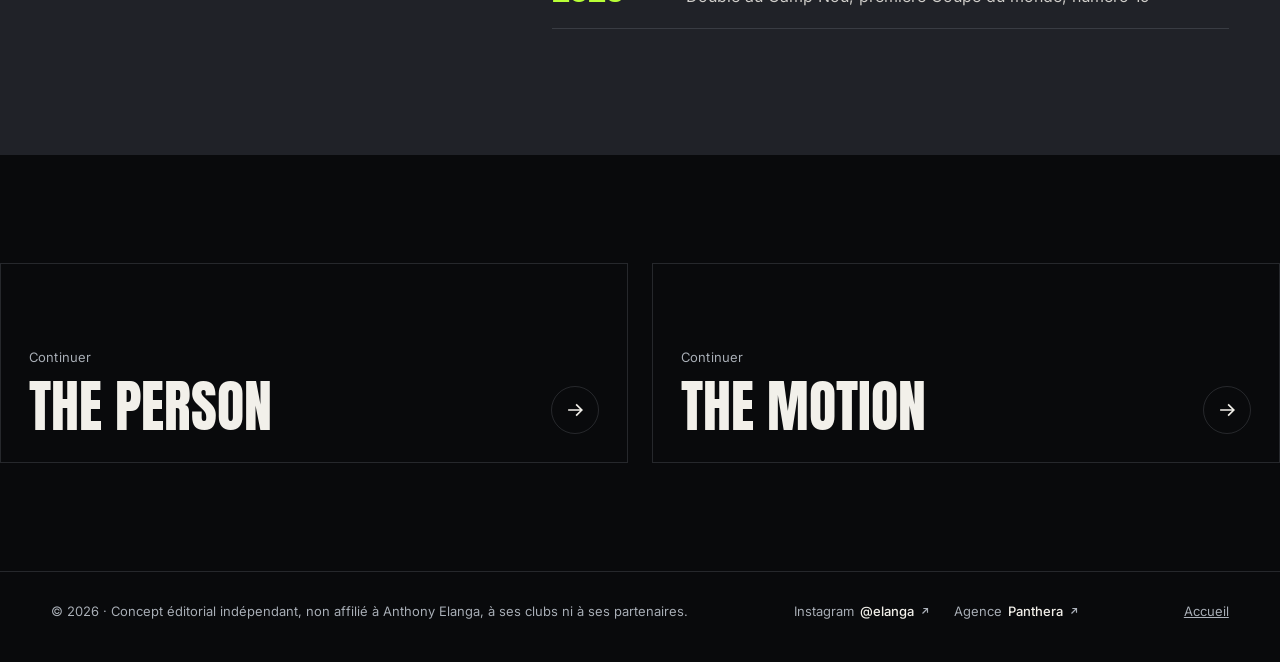
==== commit f98b3034: "Liens Instagram du joueur et de son agence Panthera - Pied de page et menu : Instagram @elanga, Agen" ====
--- a/journey.html
+++ b/journey.html
@@ -53,7 +53,7 @@
       <li><a href="motion.html">The Motion</a></li>
       <li><a href="partnerships.html">Partnerships</a></li>
     </ul>
-    <p class="menu-foot">Concept éditorial indépendant. Always forward.</p>
+    <div class="menu-foot"><nav class="social" aria-label="Réseaux et agence"><a href="https://www.instagram.com/elanga/" target="_blank" rel="noopener noreferrer">Instagram <b>@elanga</b><span class="sr-only"> (nouvel onglet)</span><svg class="ext" viewBox="0 0 12 12" aria-hidden="true"><path d="M3 9l6-6M4 3h5v5"/></svg></a><a href="https://www.instagram.com/panthera/" target="_blank" rel="noopener noreferrer">Agence <b>Panthera</b><span class="sr-only"> (nouvel onglet)</span><svg class="ext" viewBox="0 0 12 12" aria-hidden="true"><path d="M3 9l6-6M4 3h5v5"/></svg></a></nav><p>Concept éditorial indépendant. Always forward.</p></div>
   </div>
 </nav>
 
@@ -150,6 +150,7 @@
 <footer class="site-footer">
   <div class="wrap">
     <span>© 2026 · Concept éditorial indépendant, non affilié à Anthony Elanga, à ses clubs ni à ses partenaires.</span>
+    <nav class="social" aria-label="Réseaux et agence"><a href="https://www.instagram.com/elanga/" target="_blank" rel="noopener noreferrer">Instagram <b>@elanga</b><span class="sr-only"> (nouvel onglet)</span><svg class="ext" viewBox="0 0 12 12" aria-hidden="true"><path d="M3 9l6-6M4 3h5v5"/></svg></a><a href="https://www.instagram.com/panthera/" target="_blank" rel="noopener noreferrer">Agence <b>Panthera</b><span class="sr-only"> (nouvel onglet)</span><svg class="ext" viewBox="0 0 12 12" aria-hidden="true"><path d="M3 9l6-6M4 3h5v5"/></svg></a></nav>
     <a href="index.html">Accueil</a>
   </div>
 </footer>
--- a/css/experience.css
+++ b/css/experience.css
@@ -8,7 +8,12 @@
 html.intro-on .intro{display:grid}
 .intro::before{content:"";position:absolute;inset:-20%;pointer-events:none;
   background:radial-gradient(50% 40% at 50% 50%,rgba(242,240,234,.06),transparent 70%);transition:opacity var(--t-med)}
+.intro-stack{display:flex;flex-direction:column;align-items:center;gap:clamp(14px,3.2vh,36px)}
 .intro-sig{position:relative;width:min(80vw,1040px);transform-origin:0 0}
+.intro-brand{width:min(60vw,520px);transition:opacity 400ms ease}
+.intro.leaving .intro-brand{opacity:0}
+/* the header logo stays hidden until the flying signature lands on it */
+html.intro-on .brand{opacity:0}
 .intro-skip{position:absolute;right:var(--pad);bottom:28px;padding:8px 0;font-size:var(--fs-small);color:var(--titanium);
   transition:color var(--t-fast)}
 .intro-skip:hover{color:var(--bone)}
@@ -49,15 +54,15 @@
 .menu .wrap{width:100%}
 .menu ul{list-style:none}
 .menu li{overflow:hidden}
-.menu a,.menu .as-link{display:inline-block;font-family:var(--font-display);text-transform:uppercase;line-height:1.02;
+.menu li > a,.menu .as-link{display:inline-block;font-family:var(--font-display);text-transform:uppercase;line-height:1.02;
   font-size:clamp(44px,7vw,104px);text-decoration:none;color:var(--bone);
   transform:translateY(105%);transition:transform var(--t-slow) var(--ease),color var(--t-fast)}
-.menu.open a,.menu.open .as-link{transform:none}
+.menu.open li > a,.menu.open .as-link{transform:none}
 .menu li:nth-child(2) a{transition-delay:40ms}
 .menu li:nth-child(3) a{transition-delay:80ms}
 .menu li:nth-child(4) .as-link{transition-delay:120ms}
 .menu li:nth-child(5) a{transition-delay:160ms}
-.menu a:hover,.menu .as-link:hover,.menu a:focus-visible,.menu .as-link:focus-visible{color:var(--volt)}
+.menu li > a:hover,.menu .as-link:hover,.menu li > a:focus-visible,.menu .as-link:focus-visible{color:var(--volt)}
 .menu .soon{display:inline-block;margin-left:14px;vertical-align:middle;font-family:var(--font-body);font-size:12px;
   text-transform:none;color:var(--titanium);letter-spacing:.02em}
 .menu-foot{margin-top:clamp(32px,6vh,56px);color:var(--titanium);font-size:var(--fs-small)}
@@ -153,3 +158,13 @@
 @media (min-width:1600px){
   .brand{width:148px}
 }
+
+/* ---------- Social & agency links (footer, menu) ---------- */
+.social{display:flex;flex-wrap:wrap;gap:8px 24px}
+.social a{display:inline-flex;align-items:center;gap:6px;color:var(--titanium);text-decoration:none;transition:color var(--t-fast)}
+.social a b{font-weight:500;color:var(--bone)}
+.social a:hover,.social a:focus-visible{color:var(--volt)}
+.social a:hover b,.social a:focus-visible b{color:var(--volt)}
+.ext{width:10px;height:10px;flex:none;stroke:currentColor;stroke-width:1.4;fill:none}
+.menu-foot{display:flex;flex-wrap:wrap;gap:12px 40px;align-items:center;justify-content:space-between}
+.menu-foot .social{font-size:15px}
--- a/css/home.css
+++ b/css/home.css
@@ -136,7 +136,7 @@
 /* ---------- Menu : item not available yet ---------- */
 .menu .is-soon{cursor:default;color:var(--titanium)}
 .menu .is-soon:hover{color:var(--titanium)}
-.menu li:nth-child(4) a{transition-delay:120ms}
+.menu li:nth-child(4) > a{transition-delay:120ms}
 
 /* ---------- Journey page (chapters kept from the previous version until M3) ---------- */
 .journey-page{padding-top:var(--header-h)}
--- a/css/pages.css
+++ b/css/pages.css
@@ -207,3 +207,10 @@
   .fact-row,.formats li{grid-template-columns:1fr;gap:4px}
   .kit-cover{max-width:320px}
 }
+
+/* ---------------- Representation (Panthera) ---------------- */
+.rep-lede{font-size:var(--fs-lede);font-weight:300;line-height:1.5;max-width:44ch}
+.rep-actions{margin:28px 0 14px;display:flex;flex-wrap:wrap;gap:12px}
+.btn .ext{width:11px;height:11px}
+.btn-line{border:1px solid var(--hair);color:var(--bone)}
+.btn-line:hover,.btn-line:focus-visible{border-color:var(--volt);color:var(--volt)}
